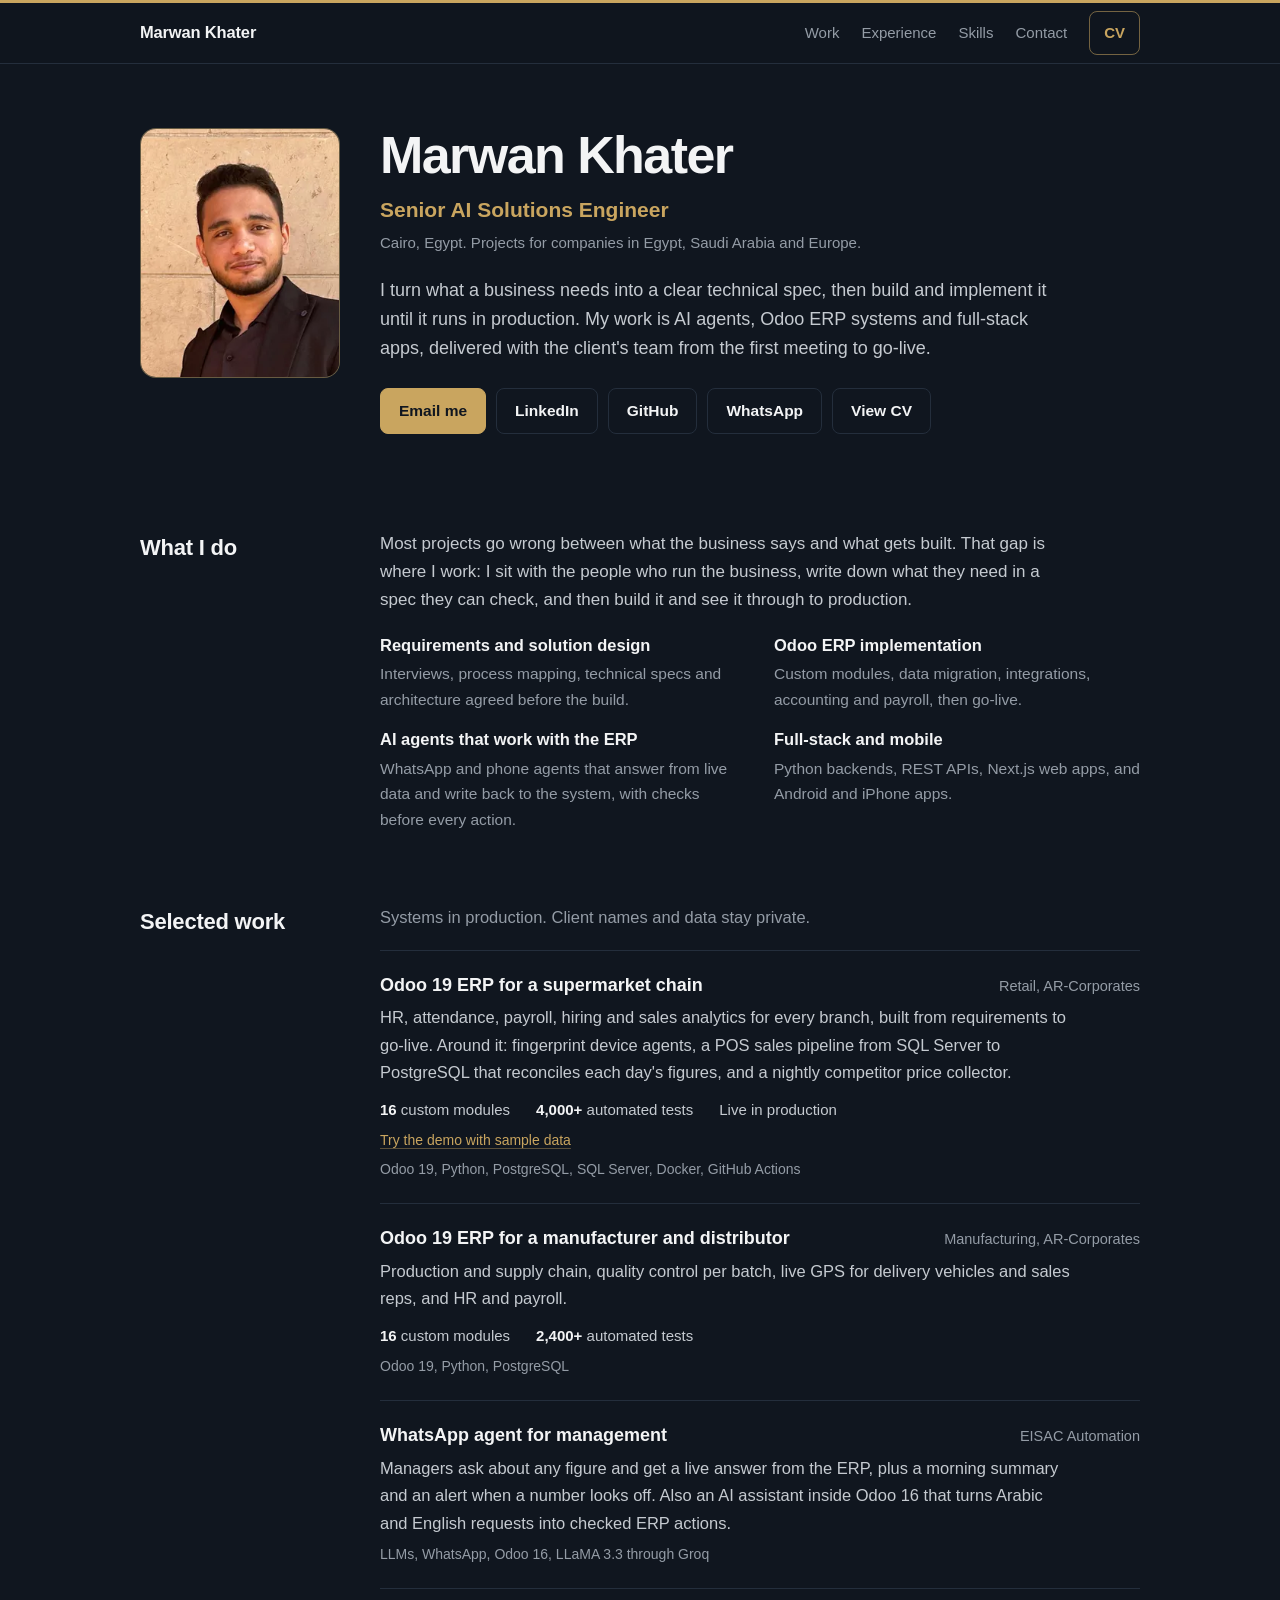
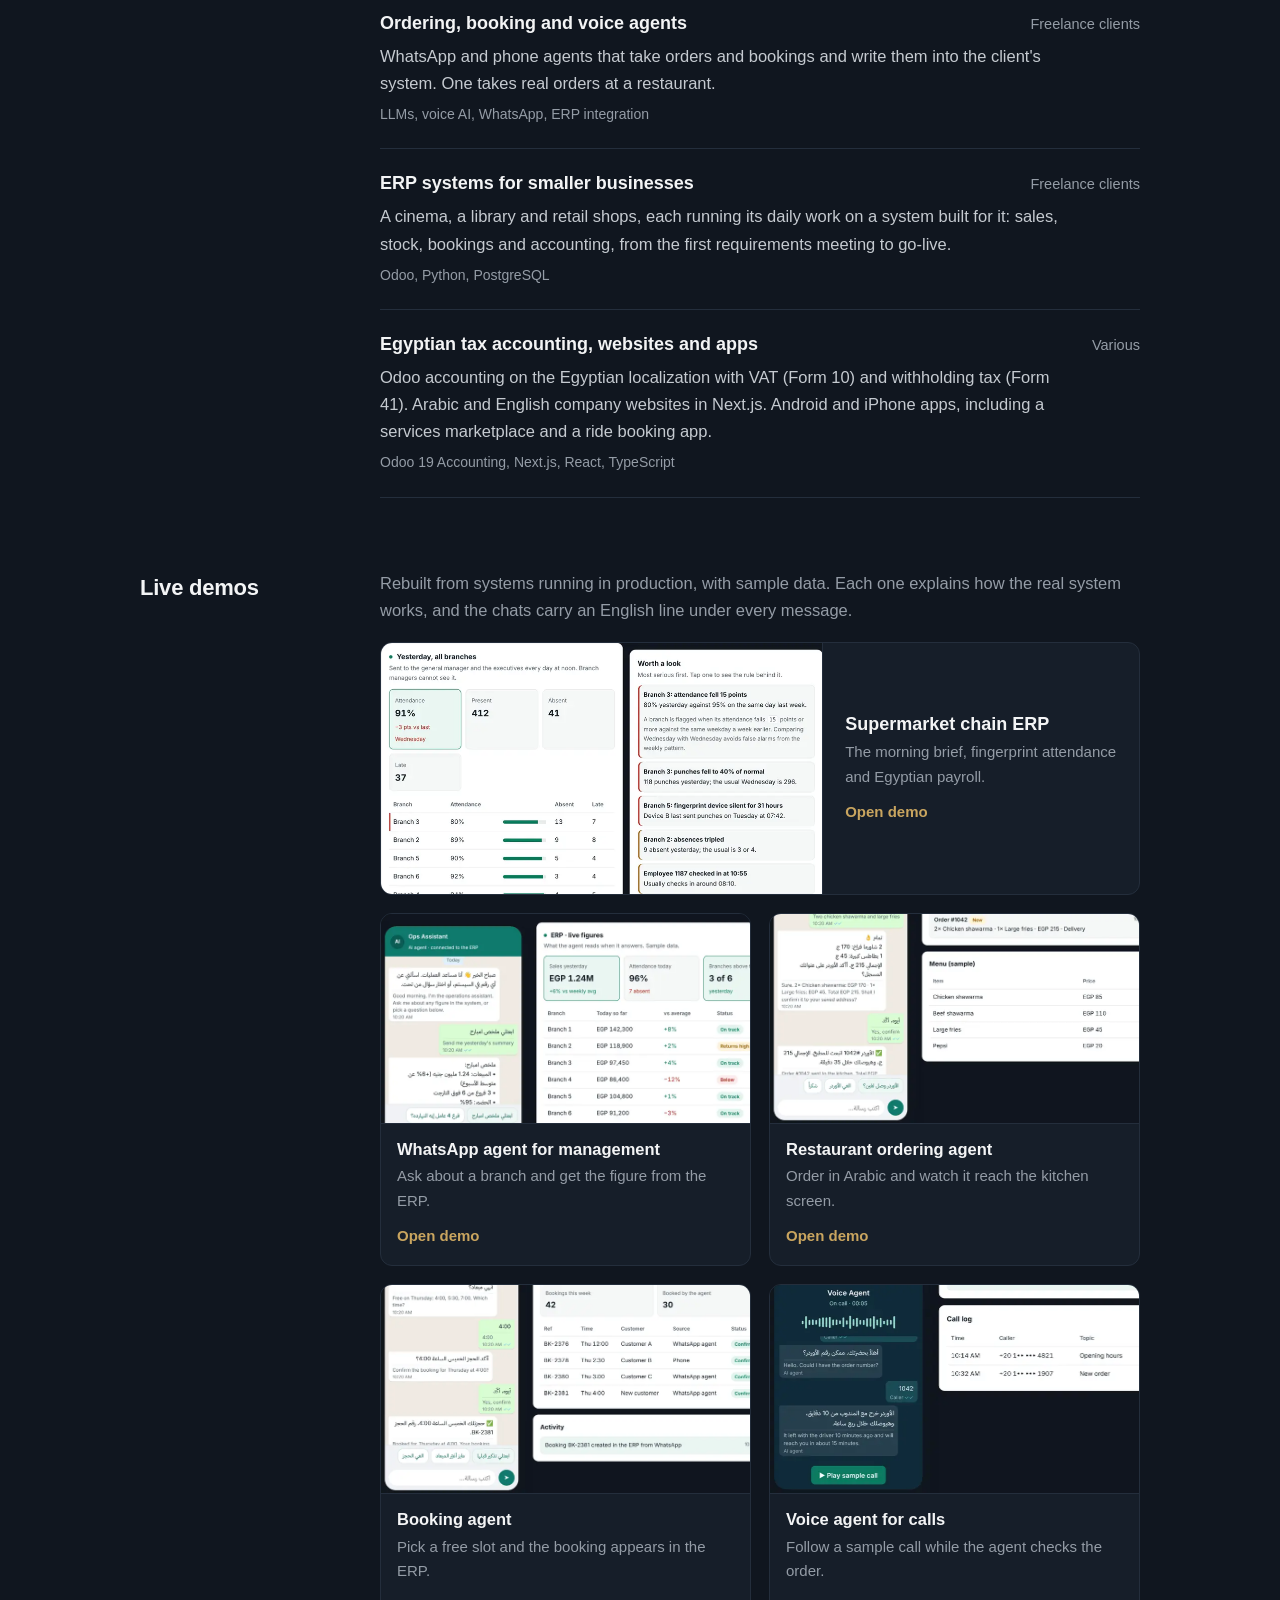
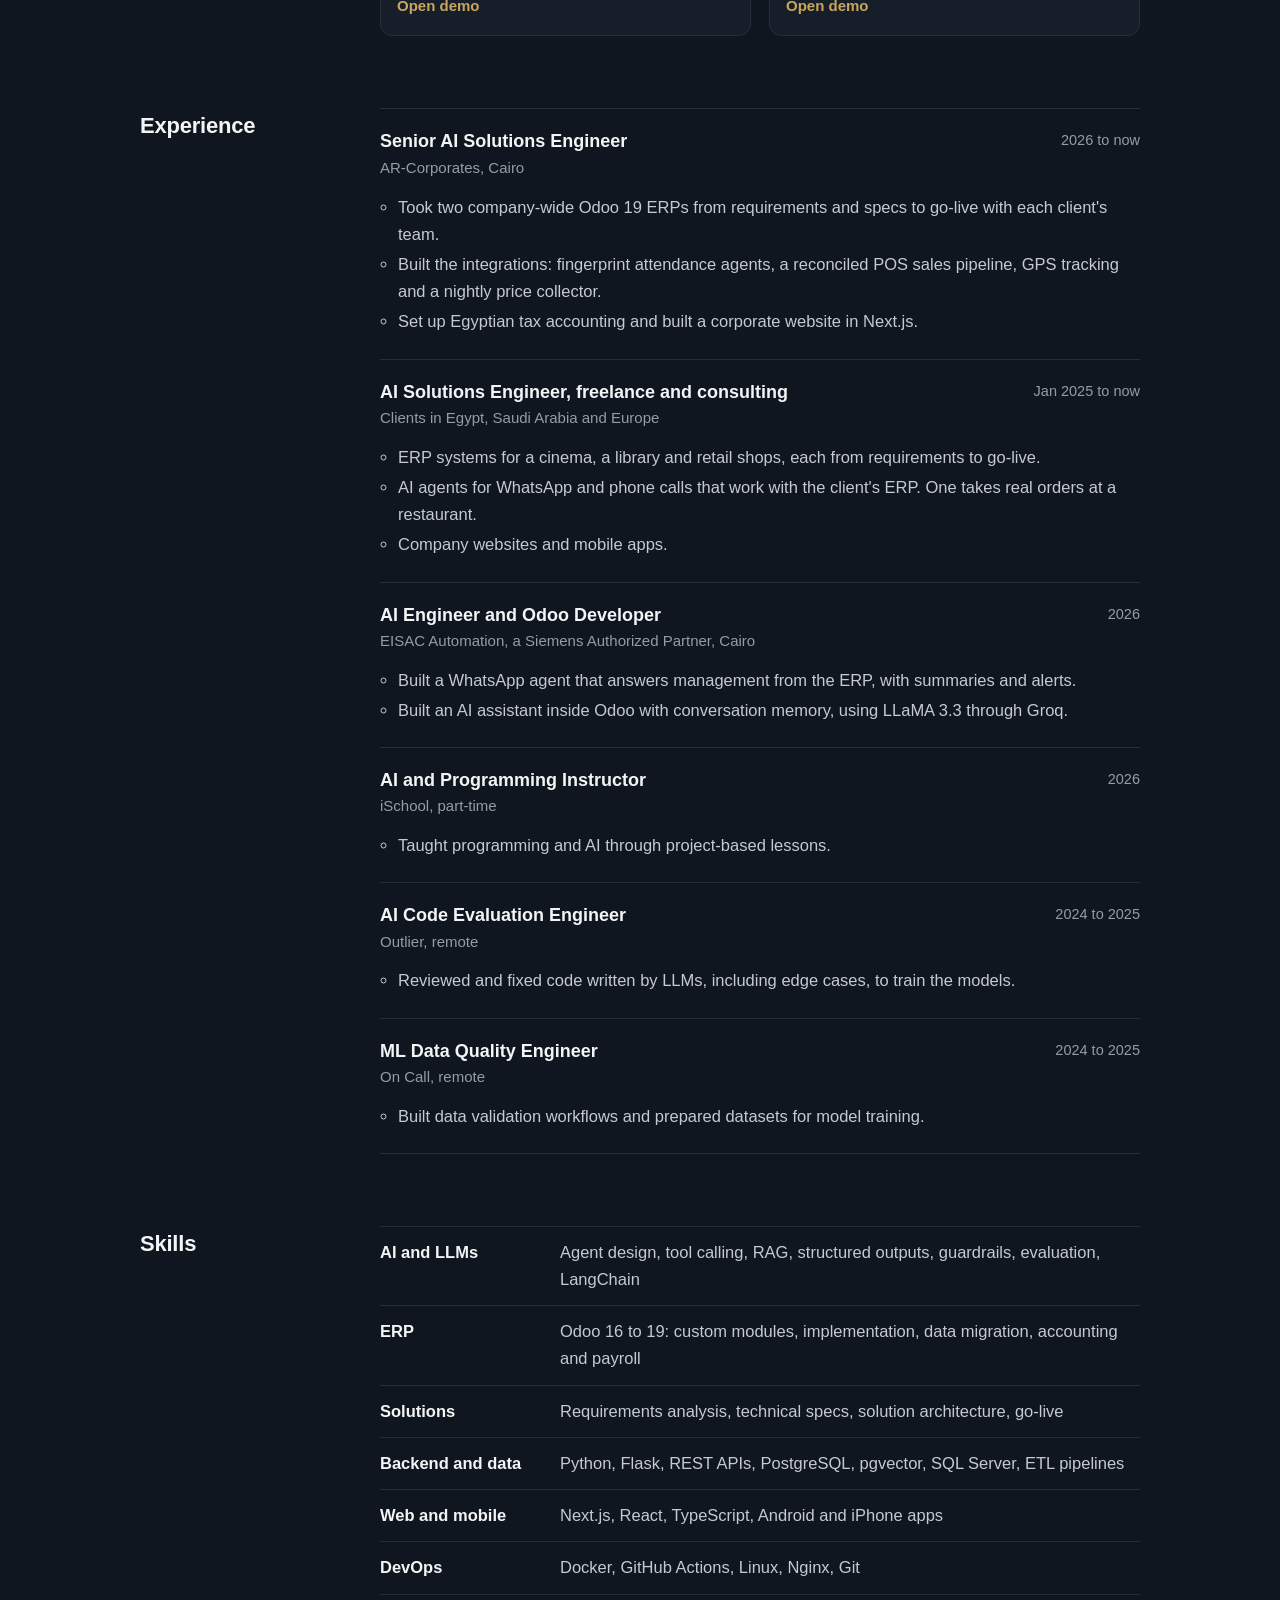
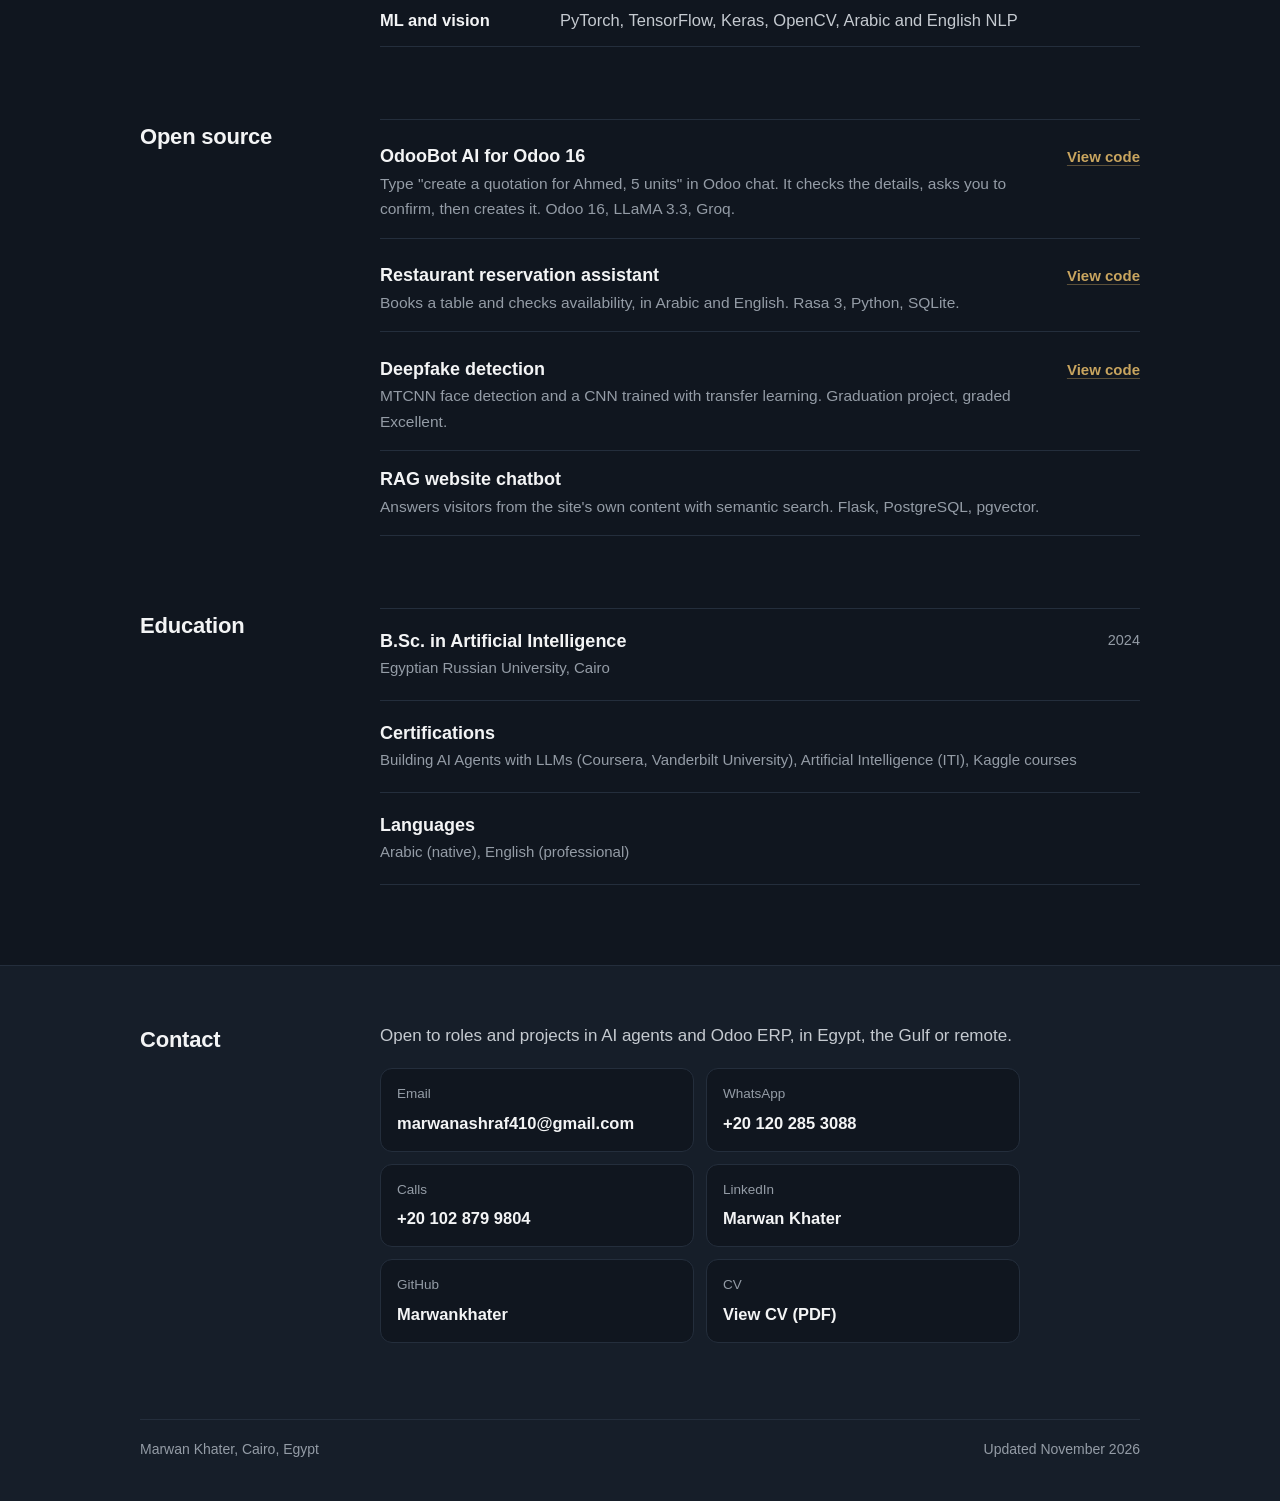
==== index.html @ 0b7608fe "Contact as labelled tiles" ====
<!doctype html>
<html lang="en">
<head>
<meta charset="utf-8">
<meta name="viewport" content="width=device-width, initial-scale=1, viewport-fit=cover">
<title>Marwan Khater, Senior AI Solutions Engineer</title>
<meta name="description" content="Senior AI Solutions Engineer in Cairo. I turn business requirements into clear technical specs, then build and implement AI agents, Odoo ERP systems and full-stack apps until they run in production.">
<link rel="canonical" href="https://marwankhater.github.io/">
<meta name="theme-color" content="#10161F">
<meta property="og:type" content="profile">
<meta property="og:title" content="Marwan Khater, Senior AI Solutions Engineer">
<meta property="og:description" content="I turn business requirements into clear technical specs, then build and implement AI agents and Odoo ERP systems until they run in production.">
<meta property="og:url" content="https://marwankhater.github.io/">
<meta property="og:image" content="https://marwankhater.github.io/assets/og/home.jpg">
<meta property="og:image:width" content="1200">
<meta property="og:image:height" content="630">
<meta name="twitter:card" content="summary_large_image">
<link rel="icon" href="data:image/svg+xml,%3Csvg xmlns='http://www.w3.org/2000/svg' viewBox='0 0 32 32'%3E%3Crect width='32' height='32' rx='7' fill='%2310161F'/%3E%3Ctext x='16' y='21.5' font-family='Arial,sans-serif' font-size='13' font-weight='700' fill='%23C9A55F' text-anchor='middle'%3EMK%3C/text%3E%3C/svg%3E">
<script type="application/ld+json">{"@context":"https://schema.org","@type":"Person","@id":"https://marwankhater.github.io/#me","name":"Marwan Khater","alternateName":"مروان خاطر","url":"https://marwankhater.github.io/","image":"https://marwankhater.github.io/assets/img/marwan-440.webp","jobTitle":"Senior AI Solutions Engineer","worksFor":{"@type":"Organization","name":"AR-Corporates"},"address":{"@type":"PostalAddress","addressLocality":"Cairo","addressCountry":"EG"},"email":"mailto:marwanashraf410@gmail.com","alumniOf":{"@type":"CollegeOrUniversity","name":"Egyptian Russian University"},"knowsAbout":["AI agents","Large language models","Requirements analysis","Solution architecture","Odoo","ERP implementation","WhatsApp Business API","Voice AI","Python","PostgreSQL"],"sameAs":["https://www.linkedin.com/in/marwan-khater-811660219/","https://github.com/Marwankhater"]}</script>
<style>
  /* A recruiter-first page: name, title, summary and contact on the first screen, then proof, work with real screenshots,
     experience with dates, skills, open source, education. Deep blue-slate with one gold accent. System fonts. */
  :root {
    --bg: #10161F; --raise: #161E29; --shot: #131A25; --ink: #F3F4F5; --body: #C5CAD0; --muted: #949CA6; --rule: #242E3C;
    --gold: #C9A55F; --gold-hi: #DCBC7C; --on-gold: #10161F;
    --sans: ui-sans-serif, -apple-system, BlinkMacSystemFont, "Segoe UI", Roboto, "Helvetica Neue", Arial, sans-serif;
    color-scheme: dark;
  }
  * { box-sizing: border-box; }
  html { scroll-behavior: smooth; -webkit-text-size-adjust: 100%; }
  body { margin: 0; border-top: 3px solid var(--gold); background: var(--bg); color: var(--body); font: 400 16.5px/1.65 var(--sans); -webkit-font-smoothing: antialiased; }
  h1, h2, h3, b, strong { color: var(--ink); }
  a { color: var(--gold); text-decoration: underline; text-decoration-color: color-mix(in srgb, var(--gold) 40%, transparent); text-underline-offset: 3px; }
  a:hover { text-decoration-color: currentColor; }
  :focus-visible { outline: 3px solid var(--gold); outline-offset: 2px; border-radius: 4px; }
  img { display: block; max-width: 100%; height: auto; }
  .wrap { max-width: 1040px; margin: 0 auto; padding-left: max(20px, env(safe-area-inset-left, 0px)); padding-right: max(20px, env(safe-area-inset-right, 0px)); }

  /* top bar */
  .bar { position: sticky; top: 0; z-index: 10; background: var(--bg); background: color-mix(in srgb, var(--bg) 92%, transparent); backdrop-filter: blur(8px); border-bottom: 1px solid var(--rule); }
  .bar .wrap { display: flex; align-items: center; justify-content: space-between; gap: 16px; min-height: 60px; }
  .bar .me { font-weight: 700; color: var(--ink); text-decoration: none; letter-spacing: -.01em; }
  .bar nav { display: flex; align-items: center; gap: 22px; font-size: 15px; }
  .bar nav a { color: var(--muted); text-decoration: none; display: inline-flex; align-items: center; min-height: 44px; }
  .bar .me { display: inline-flex; align-items: center; min-height: 44px; }
  .bar nav a:hover { color: var(--ink); }
  .bar nav a.cv { color: var(--gold); font-weight: 600; border: 1px solid color-mix(in srgb, var(--gold) 55%, transparent); border-radius: 8px; padding: 0 14px; }
  .bar nav a.cv:hover { border-color: var(--gold); }

  /* intro */
  .intro { padding-block: 64px 24px; display: grid; grid-template-columns: 200px minmax(0, 1fr); gap: 0 40px; align-items: start; }
  .intro .face { grid-row: 1 / span 2; }
  .intro .links { grid-column: 2; }
  .face { display: block; width: 200px; height: 250px; object-fit: cover; border-radius: 16px; border: 1px solid color-mix(in srgb, var(--gold) 45%, transparent); background: var(--raise); }
  h1 { margin: 0; font-size: clamp(36px, 5vw, 52px); line-height: 1.05; letter-spacing: -.03em; font-weight: 750; }
  .role { margin: 10px 0 0; font-size: 21px; font-weight: 650; color: var(--gold); }
  .where { margin: 4px 0 0; font-size: 15px; color: var(--muted); }
  .summary { margin: 20px 0 0; font-size: 18px; line-height: 1.6; color: var(--body); max-width: 38em; }
  .links { display: flex; flex-wrap: wrap; gap: 10px; margin-top: 26px; }
  .btn { display: inline-flex; align-items: center; justify-content: center; gap: 8px; min-height: 44px; padding: 9px 18px; border-radius: 8px; border: 1px solid var(--rule); color: var(--ink); font-weight: 600; font-size: 15.5px; text-decoration: none; background: transparent; }
  .btn:hover { border-color: var(--gold); }
  .btn.main { background: var(--gold); border-color: var(--gold); color: var(--on-gold); }
  .btn.main:hover { background: var(--gold-hi); border-color: var(--gold-hi); }
  .btn svg { width: 17px; height: 17px; flex: none; }


  /* sections */
  .sec { padding: 72px 0 0; }
  .sec > .wrap { display: grid; grid-template-columns: 200px minmax(0, 1fr); gap: 40px; }
  h2 { margin: 0; font-size: 22px; letter-spacing: -.01em; font-weight: 700; }
  .body { min-width: 0; }
  .lede { margin: 0 0 18px; color: var(--muted); }
  h3 { margin: 0; font-size: 18px; line-height: 1.35; font-weight: 650; }
  .meta { font-size: 14.5px; color: var(--muted); }

  /* about */
  .about p { margin: 0 0 14px; font-size: 17px; max-width: 40em; }
  .points { list-style: none; margin: 18px 0 0; padding: 0; display: grid; grid-template-columns: 1fr 1fr; gap: 14px 28px; }
  .points b { display: block; font-size: 16.5px; }
  .points span { display: block; margin-top: 2px; font-size: 15.5px; color: var(--muted); }

  /* work */
  .case { padding: 22px 0; border-top: 1px solid var(--rule); }
  .case:last-child { border-bottom: 1px solid var(--rule); }
  .case .top { display: flex; justify-content: space-between; align-items: baseline; gap: 4px 20px; flex-wrap: wrap; }
  .case p { margin: 6px 0 0; max-width: 42em; }
  .nums { display: flex; flex-wrap: wrap; gap: 6px 26px; margin: 12px 0 0; padding: 0; list-style: none; font-size: 15px; }
  .nums b { font-variant-numeric: tabular-nums; }
  .stack { margin: 8px 0 0; font-size: 14px; color: var(--muted); }

  /* demos with real screenshots */
  .cards { display: grid; grid-template-columns: 1fr 1fr; gap: 18px; }
  .card { display: block; border: 1px solid var(--rule); border-radius: 12px; overflow: hidden; color: var(--body); text-decoration: none; background: var(--raise); transition: border-color .2s; }
  .card.wide { grid-column: 1 / -1; display: grid; grid-template-columns: minmax(0, 1.4fr) minmax(0, 1fr); }
  .card.wide .shot { border-bottom: 0; border-right: 1px solid var(--rule); }
  .card.wide .txt { align-self: center; padding: 20px 22px; }
  .card.wide h3 { font-size: 18px; }
  .card:hover { border-color: color-mix(in srgb, var(--gold) 70%, transparent); }
  .shot { background: var(--shot); border-bottom: 1px solid var(--rule); aspect-ratio: 880 / 500; overflow: hidden; }
  .shot img { width: 100%; height: 100%; object-fit: cover; object-position: top left; }
  .card .txt { padding: 14px 16px 16px; }
  .card h3 { font-size: 16.5px; }
  .card p { margin: 4px 0 0; font-size: 15px; color: var(--muted); }
  .card i { display: inline-block; margin-top: 10px; font-style: normal; font-weight: 600; font-size: 15px; color: var(--gold); }

  /* experience */
  .jobs { list-style: none; margin: 0; padding: 0; }
  .job { padding: 20px 0; border-top: 1px solid var(--rule); display: grid; grid-template-columns: minmax(0, 1fr) auto; gap: 2px 20px; }
  .job:last-child { border-bottom: 1px solid var(--rule); }
  .job .when { font-size: 14.5px; color: var(--muted); white-space: nowrap; font-variant-numeric: tabular-nums; }
  .job .at { grid-column: 1 / -1; font-size: 15px; color: var(--muted); }
  .job ul { grid-column: 1 / -1; margin: 8px 0 0; padding-inline-start: 18px; }
  .job li { margin: 3px 0; }

  /* skills */
  dl.skills { margin: 0; display: grid; grid-template-columns: 180px minmax(0, 1fr); border-top: 1px solid var(--rule); }
  dl.skills dt, dl.skills dd { margin: 0; padding: 12px 0; border-bottom: 1px solid var(--rule); }
  dl.skills dt { font-weight: 650; color: var(--ink); }

  /* open source */
  .repos { list-style: none; margin: 0; padding: 0; }
  .repos li { padding: 16px 0; border-top: 1px solid var(--rule); display: flex; justify-content: space-between; align-items: baseline; gap: 4px 20px; flex-wrap: wrap; }
  .repos li:last-child { border-bottom: 1px solid var(--rule); }
  .repos li > div { flex: 1 1 420px; min-width: 0; }
  .repos p { margin: 2px 0 0; font-size: 15.5px; color: var(--muted); }
  .repos a.go { font-weight: 600; font-size: 15px; white-space: nowrap; display: inline-flex; align-items: center; min-height: 44px; }

  /* contact */
  .contact { margin-top: 80px; background: var(--raise); border-top: 1px solid var(--rule); padding: 56px 0 40px; }
  .contact .wrap { display: grid; grid-template-columns: 200px minmax(0, 1fr); gap: 40px; }
  .contact .lead-in { margin: 0 0 18px; font-size: 17px; }
  .reach { list-style: none; margin: 0; padding: 0; display: grid; grid-template-columns: repeat(2, minmax(0, 1fr)); gap: 12px; max-width: 640px; }
  .reach li { border: 1px solid var(--rule); border-radius: 12px; padding: 14px 16px; background: var(--bg); min-width: 0; }
  .reach span { display: block; font-size: 13.5px; color: var(--muted); margin-bottom: 4px; }
  .reach a { display: block; font-weight: 600; color: var(--ink); text-decoration: none; overflow-wrap: break-word; }
  .reach a:hover { color: var(--gold); }
  .reach li:hover { border-color: color-mix(in srgb, var(--gold) 55%, transparent); }
  .contact .fine { grid-column: 1 / -1; margin-top: 36px; padding-top: 18px; border-top: 1px solid var(--rule); font-size: 14px; color: var(--muted); display: flex; justify-content: space-between; flex-wrap: wrap; gap: 8px; }

  @media (max-width: 860px) {
    .sec > .wrap, .contact .wrap { grid-template-columns: 150px minmax(0, 1fr); gap: 28px; }
    .intro { grid-template-columns: 160px minmax(0, 1fr); gap: 0 28px; padding-block: 48px 36px; }
    .intro .face { grid-row: 1; width: 160px; height: 200px; border-radius: 14px; }
    .intro .links { grid-column: 1 / -1; }
    .btn { padding-inline: 16px; }
    dl.skills { grid-template-columns: 150px minmax(0, 1fr); }
  }
  @media (max-width: 640px) {
    body { font-size: 16px; }
    .bar nav { gap: 16px; }
    .bar nav a.hide-s { display: none; }
    .intro { grid-template-columns: 1fr; gap: 20px; padding-block: 32px 32px; }
    .intro .face { width: 120px; height: 150px; border-radius: 12px; }
    .summary { font-size: 17px; }
    .links .btn { flex: 1 1 140px; }
    .links .btn.main { flex-basis: 100%; }
    .sec > .wrap, .contact .wrap { grid-template-columns: 1fr; gap: 16px; }
    .points { grid-template-columns: 1fr; }
    .reach { grid-template-columns: 1fr; }
    .cards { grid-template-columns: 1fr; }
    .card.wide { display: block; } .card.wide .shot { border-right: 0; border-bottom: 1px solid var(--rule); } .card.wide .txt { padding: 14px 16px 16px; }
    .sec { padding-top: 56px; }
    dl.skills { grid-template-columns: 1fr; } dl.skills dt { border-bottom: 0; padding-bottom: 0; } dl.skills dd { padding-top: 2px; }
    .job { grid-template-columns: 1fr; } .job .when { order: -1; }
  }
  @media (max-width: 380px) {
    .bar nav a.hide-xs { display: none; }
  }
  @media print {
    :root { --bg: #fff; --raise: #fff; --ink: #111C27; --body: #2E3D4A; --muted: #5B6873; --rule: #DDE3E8; --gold: #7A5A1E; color-scheme: light; }
    body { border-top: 0; } .bar { position: static; } .links, .cards { display: none; }
  }
  @media (prefers-reduced-motion: reduce) { html { scroll-behavior: auto; } .card { transition: none; } }
</style>
</head>
<body>
<header class="bar"><div class="wrap">
  <a class="me" href="./">Marwan Khater</a>
  <nav aria-label="Sections"><a href="#work">Work</a><a href="#experience" class="hide-xs">Experience</a><a href="#skills" class="hide-s">Skills</a><a href="#contact" class="hide-s">Contact</a><a class="cv" href="assets/Marwan_Khater_CV.pdf" target="_blank" rel="noopener">CV</a></nav>
</div></header>

<main>
  <section class="wrap intro" aria-labelledby="h-name">
    <img class="face" src="assets/img/marwan-440.webp" srcset="assets/img/marwan-260.webp 260w, assets/img/marwan-440.webp 440w" sizes="(max-width: 640px) 120px, (max-width: 860px) 160px, 200px" width="200" height="250" fetchpriority="high" decoding="async" alt="Marwan Khater">
    <div>
      <h1 id="h-name">Marwan Khater</h1>
      <p class="role">Senior AI Solutions Engineer</p>
      <p class="where">Cairo, Egypt. Projects for companies in Egypt, Saudi Arabia and Europe.</p>
      <p class="summary">I turn what a business needs into a clear technical spec, then build and implement it until it runs in production. My work is AI agents, Odoo ERP systems and full-stack apps, delivered with the client's team from the first meeting to go&#8209;live.</p>
    </div>
    <div class="links">
        <a class="btn main" href="mailto:marwanashraf410@gmail.com">Email me</a>
        <a class="btn" href="https://www.linkedin.com/in/marwan-khater-811660219/" rel="noopener">LinkedIn</a>
        <a class="btn" href="https://github.com/Marwankhater" rel="noopener">GitHub</a>
        <a class="btn" href="https://wa.me/201202853088?text=Hi%20Marwan%2C%20I%20saw%20your%20portfolio%20and%20would%20like%20to%20talk." rel="noopener">WhatsApp</a>
        <a class="btn" href="assets/Marwan_Khater_CV.pdf" target="_blank" rel="noopener">View CV</a>
      </div>
  </section>

  <section class="sec" id="about" aria-labelledby="h-about"><div class="wrap">
    <h2 id="h-about">What I do</h2>
    <div class="body about">
      <p>Most projects go wrong between what the business says and what gets built. That gap is where I work: I sit with the people who run the business, write down what they need in a spec they can check, and then build it and see it through to production.</p>
      <ul class="points">
        <li><b>Requirements and solution design</b><span>Interviews, process mapping, technical specs and architecture agreed before the build.</span></li>
        <li><b>Odoo ERP implementation</b><span>Custom modules, data migration, integrations, accounting and payroll, then go-live.</span></li>
        <li><b>AI agents that work with the ERP</b><span>WhatsApp and phone agents that answer from live data and write back to the system, with checks before every action.</span></li>
        <li><b>Full-stack and mobile</b><span>Python backends, REST APIs, Next.js web apps, and Android and iPhone apps.</span></li>
      </ul>
    </div>
  </div></section>

  <section class="sec" id="work" aria-labelledby="h-work"><div class="wrap">
    <h2 id="h-work">Selected work</h2>
    <div class="body">
      <p class="lede">Systems in production. Client names and data stay private.</p>
      <article class="case">
        <div class="top"><h3>Odoo 19 ERP for a supermarket chain</h3><span class="meta">Retail, AR-Corporates</span></div>
        <p>HR, attendance, payroll, hiring and sales analytics for every branch, built from requirements to go-live. Around it: fingerprint device agents, a POS sales pipeline from SQL Server to PostgreSQL that reconciles each day's figures, and a nightly competitor price collector.</p>
        <ul class="nums"><li><b>16</b> custom modules</li><li><b>4,000+</b> automated tests</li><li>Live in production</li></ul>
        <p class="stack"><a href="demos/supermarket-erp/">Try the demo with sample data</a></p>
        <p class="stack">Odoo 19, Python, PostgreSQL, SQL Server, Docker, GitHub Actions</p>
      </article>
      <article class="case">
        <div class="top"><h3>Odoo 19 ERP for a manufacturer and distributor</h3><span class="meta">Manufacturing, AR-Corporates</span></div>
        <p>Production and supply chain, quality control per batch, live GPS for delivery vehicles and sales reps, and HR and payroll.</p>
        <ul class="nums"><li><b>16</b> custom modules</li><li><b>2,400+</b> automated tests</li></ul>
        <p class="stack">Odoo 19, Python, PostgreSQL</p>
      </article>
      <article class="case">
        <div class="top"><h3>WhatsApp agent for management</h3><span class="meta">EISAC Automation</span></div>
        <p>Managers ask about any figure and get a live answer from the ERP, plus a morning summary and an alert when a number looks off. Also an AI assistant inside Odoo 16 that turns Arabic and English requests into checked ERP actions.</p>
        <p class="stack">LLMs, WhatsApp, Odoo 16, LLaMA 3.3 through Groq</p>
      </article>
      <article class="case">
        <div class="top"><h3>Ordering, booking and voice agents</h3><span class="meta">Freelance clients</span></div>
        <p>WhatsApp and phone agents that take orders and bookings and write them into the client's system. One takes real orders at a restaurant.</p>
        <p class="stack">LLMs, voice AI, WhatsApp, ERP integration</p>
      </article>
      <article class="case">
        <div class="top"><h3>ERP systems for smaller businesses</h3><span class="meta">Freelance clients</span></div>
        <p>A cinema, a library and retail shops, each running its daily work on a system built for it: sales, stock, bookings and accounting, from the first requirements meeting to go-live.</p>
        <p class="stack">Odoo, Python, PostgreSQL</p>
      </article>
      <article class="case">
        <div class="top"><h3>Egyptian tax accounting, websites and apps</h3><span class="meta">Various</span></div>
        <p>Odoo accounting on the Egyptian localization with VAT (Form 10) and withholding tax (Form 41). Arabic and English company websites in Next.js. Android and iPhone apps, including a services marketplace and a ride booking app.</p>
        <p class="stack">Odoo 19 Accounting, Next.js, React, TypeScript</p>
      </article>
    </div>
  </div></section>

  <section class="sec" id="demos" aria-labelledby="h-demos"><div class="wrap">
    <h2 id="h-demos">Live demos</h2>
    <div class="body">
      <p class="lede">Rebuilt from systems running in production, with sample data. Each one explains how the real system works, and the chats carry an English line under every message.</p>
      <div class="cards">
        <a class="card wide" href="demos/supermarket-erp/"><div class="shot"><img src="assets/img/erp.webp" width="880" height="500" loading="lazy" decoding="async" alt="The general manager's morning brief: attendance by branch and the alerts behind it"></div><div class="txt"><h3>Supermarket chain ERP</h3><p>The morning brief, fingerprint attendance and Egyptian payroll.</p><i>Open demo</i></div></a>
        <a class="card" href="demos/management-agent/"><div class="shot"><img src="assets/img/mgmt.webp" width="880" height="500" loading="lazy" decoding="async" alt="WhatsApp chat with the management agent next to live ERP figures by branch"></div><div class="txt"><h3>WhatsApp agent for management</h3><p>Ask about a branch and get the figure from the ERP.</p><i>Open demo</i></div></a>
        <a class="card" href="demos/restaurant-agent/"><div class="shot"><img src="assets/img/restaurant.webp" width="880" height="500" loading="lazy" decoding="async" alt="A customer orders in Arabic on WhatsApp and the order appears on the kitchen screen"></div><div class="txt"><h3>Restaurant ordering agent</h3><p>Order in Arabic and watch it reach the kitchen screen.</p><i>Open demo</i></div></a>
        <a class="card" href="demos/booking-agent/"><div class="shot"><img src="assets/img/booking.webp" width="880" height="500" loading="lazy" decoding="async" alt="A booking made on WhatsApp appears in the ERP schedule"></div><div class="txt"><h3>Booking agent</h3><p>Pick a free slot and the booking appears in the ERP.</p><i>Open demo</i></div></a>
        <a class="card" href="demos/voice-agent/"><div class="shot"><img src="assets/img/voice.webp" width="880" height="500" loading="lazy" decoding="async" alt="A voice agent on a customer call while it looks up the order"></div><div class="txt"><h3>Voice agent for calls</h3><p>Follow a sample call while the agent checks the order.</p><i>Open demo</i></div></a>
      </div>
    </div>
  </div></section>

  <section class="sec" id="experience" aria-labelledby="h-exp"><div class="wrap">
    <h2 id="h-exp">Experience</h2>
    <div class="body">
      <ul class="jobs">
        <li class="job"><h3>Senior AI Solutions Engineer</h3><span class="when">2026 to now</span><span class="at">AR-Corporates, Cairo</span>
          <ul><li>Took two company-wide Odoo 19 ERPs from requirements and specs to go-live with each client's team.</li><li>Built the integrations: fingerprint attendance agents, a reconciled POS sales pipeline, GPS tracking and a nightly price collector.</li><li>Set up Egyptian tax accounting and built a corporate website in Next.js.</li></ul></li>
        <li class="job"><h3>AI Solutions Engineer, freelance and consulting</h3><span class="when">Jan 2025 to now</span><span class="at">Clients in Egypt, Saudi Arabia and Europe</span>
          <ul><li>ERP systems for a cinema, a library and retail shops, each from requirements to go-live.</li><li>AI agents for WhatsApp and phone calls that work with the client's ERP. One takes real orders at a restaurant.</li><li>Company websites and mobile apps.</li></ul></li>
        <li class="job"><h3>AI Engineer and Odoo Developer</h3><span class="when">2026</span><span class="at">EISAC Automation, a Siemens Authorized Partner, Cairo</span>
          <ul><li>Built a WhatsApp agent that answers management from the ERP, with summaries and alerts.</li><li>Built an AI assistant inside Odoo with conversation memory, using LLaMA 3.3 through Groq.</li></ul></li>
        <li class="job"><h3>AI and Programming Instructor</h3><span class="when">2026</span><span class="at">iSchool, part-time</span>
          <ul><li>Taught programming and AI through project-based lessons.</li></ul></li>
        <li class="job"><h3>AI Code Evaluation Engineer</h3><span class="when">2024 to 2025</span><span class="at">Outlier, remote</span>
          <ul><li>Reviewed and fixed code written by LLMs, including edge cases, to train the models.</li></ul></li>
        <li class="job"><h3>ML Data Quality Engineer</h3><span class="when">2024 to 2025</span><span class="at">On Call, remote</span>
          <ul><li>Built data validation workflows and prepared datasets for model training.</li></ul></li>
      </ul>
    </div>
  </div></section>

  <section class="sec" id="skills" aria-labelledby="h-skills"><div class="wrap">
    <h2 id="h-skills">Skills</h2>
    <div class="body">
      <dl class="skills">
        <dt>AI and LLMs</dt><dd>Agent design, tool calling, RAG, structured outputs, guardrails, evaluation, LangChain</dd>
        <dt>ERP</dt><dd>Odoo 16 to 19: custom modules, implementation, data migration, accounting and payroll</dd>
        <dt>Solutions</dt><dd>Requirements analysis, technical specs, solution architecture, go-live</dd>
        <dt>Backend and data</dt><dd>Python, Flask, REST APIs, PostgreSQL, pgvector, SQL Server, ETL pipelines</dd>
        <dt>Web and mobile</dt><dd>Next.js, React, TypeScript, Android and iPhone apps</dd>
        <dt>DevOps</dt><dd>Docker, GitHub Actions, Linux, Nginx, Git</dd>
        <dt>ML and vision</dt><dd>PyTorch, TensorFlow, Keras, OpenCV, Arabic and English NLP</dd>
      </dl>
    </div>
  </div></section>

  <section class="sec" id="code" aria-labelledby="h-code"><div class="wrap">
    <h2 id="h-code">Open source</h2>
    <div class="body">
      <ul class="repos">
        <li><div><h3>OdooBot AI for Odoo 16</h3><p>Type "create a quotation for Ahmed, 5 units" in Odoo chat. It checks the details, asks you to confirm, then creates it. Odoo 16, LLaMA 3.3, Groq.</p></div><a class="go" href="https://github.com/Marwankhater/AI_bot_for_odoo16" rel="noopener">View code</a></li>
        <li><div><h3>Restaurant reservation assistant</h3><p>Books a table and checks availability, in Arabic and English. Rasa 3, Python, SQLite.</p></div><a class="go" href="https://github.com/Marwankhater/restaurant_Chatbot_assistant" rel="noopener">View code</a></li>
        <li><div><h3>Deepfake detection</h3><p>MTCNN face detection and a CNN trained with transfer learning. Graduation project, graded Excellent.</p></div><a class="go" href="https://github.com/Marwankhater/DEEP-FAKE-DETECTION" rel="noopener">View code</a></li>
        <li><div><h3>RAG website chatbot</h3><p>Answers visitors from the site's own content with semantic search. Flask, PostgreSQL, pgvector.</p></div></li>
      </ul>
    </div>
  </div></section>

  <section class="sec" id="education" aria-labelledby="h-edu"><div class="wrap">
    <h2 id="h-edu">Education</h2>
    <div class="body">
      <ul class="jobs">
        <li class="job"><h3>B.Sc. in Artificial Intelligence</h3><span class="when">2024</span><span class="at">Egyptian Russian University, Cairo</span></li>
        <li class="job"><h3>Certifications</h3><span class="when"></span><span class="at">Building AI Agents with LLMs (Coursera, Vanderbilt University), Artificial Intelligence (ITI), Kaggle courses</span></li>
        <li class="job"><h3>Languages</h3><span class="when"></span><span class="at">Arabic (native), English (professional)</span></li>
      </ul>
    </div>
  </div></section>
</main>

<footer class="contact" id="contact" aria-labelledby="h-contact"><div class="wrap">
  <h2 id="h-contact">Contact</h2>
  <div>
    <p class="lead-in">Open to roles and projects in AI agents and Odoo ERP, in Egypt, the Gulf or remote.</p>
    <ul class="reach">
      <li><span>Email</span><a href="mailto:marwanashraf410@gmail.com">marwanashraf410@gmail.com</a></li>
      <li><span>WhatsApp</span><a href="https://wa.me/201202853088?text=Hi%20Marwan%2C%20I%20saw%20your%20portfolio%20and%20would%20like%20to%20talk." rel="noopener">+20 120 285 3088</a></li>
      <li><span>Calls</span><a href="tel:+201028799804">+20 102 879 9804</a></li>
      <li><span>LinkedIn</span><a href="https://www.linkedin.com/in/marwan-khater-811660219/" rel="noopener">Marwan Khater</a></li>
      <li><span>GitHub</span><a href="https://github.com/Marwankhater" rel="noopener">Marwankhater</a></li>
      <li><span>CV</span><a href="assets/Marwan_Khater_CV.pdf" target="_blank" rel="noopener">View CV (PDF)</a></li>
    </ul>
  </div>
  <div class="fine"><span>Marwan Khater, Cairo, Egypt</span><span>Updated November 2026</span></div>
</div></footer>
</body>
</html>
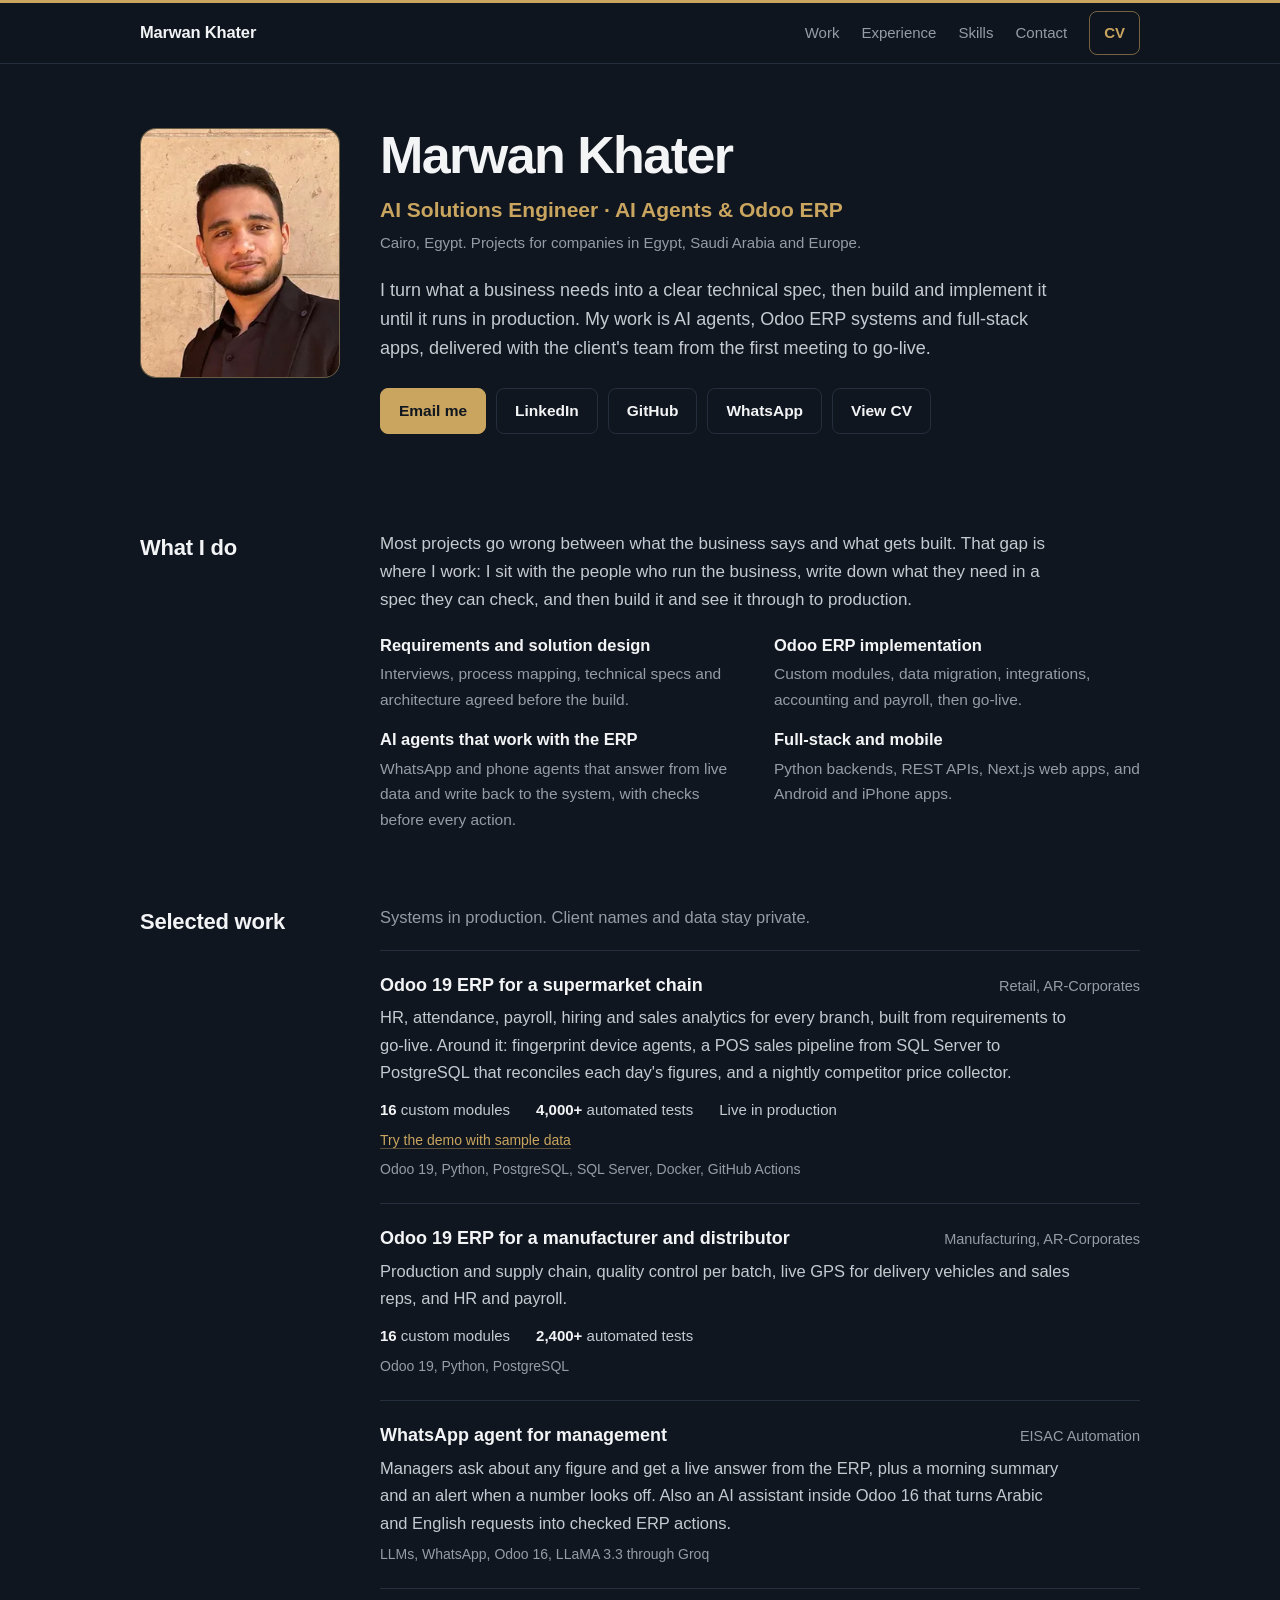
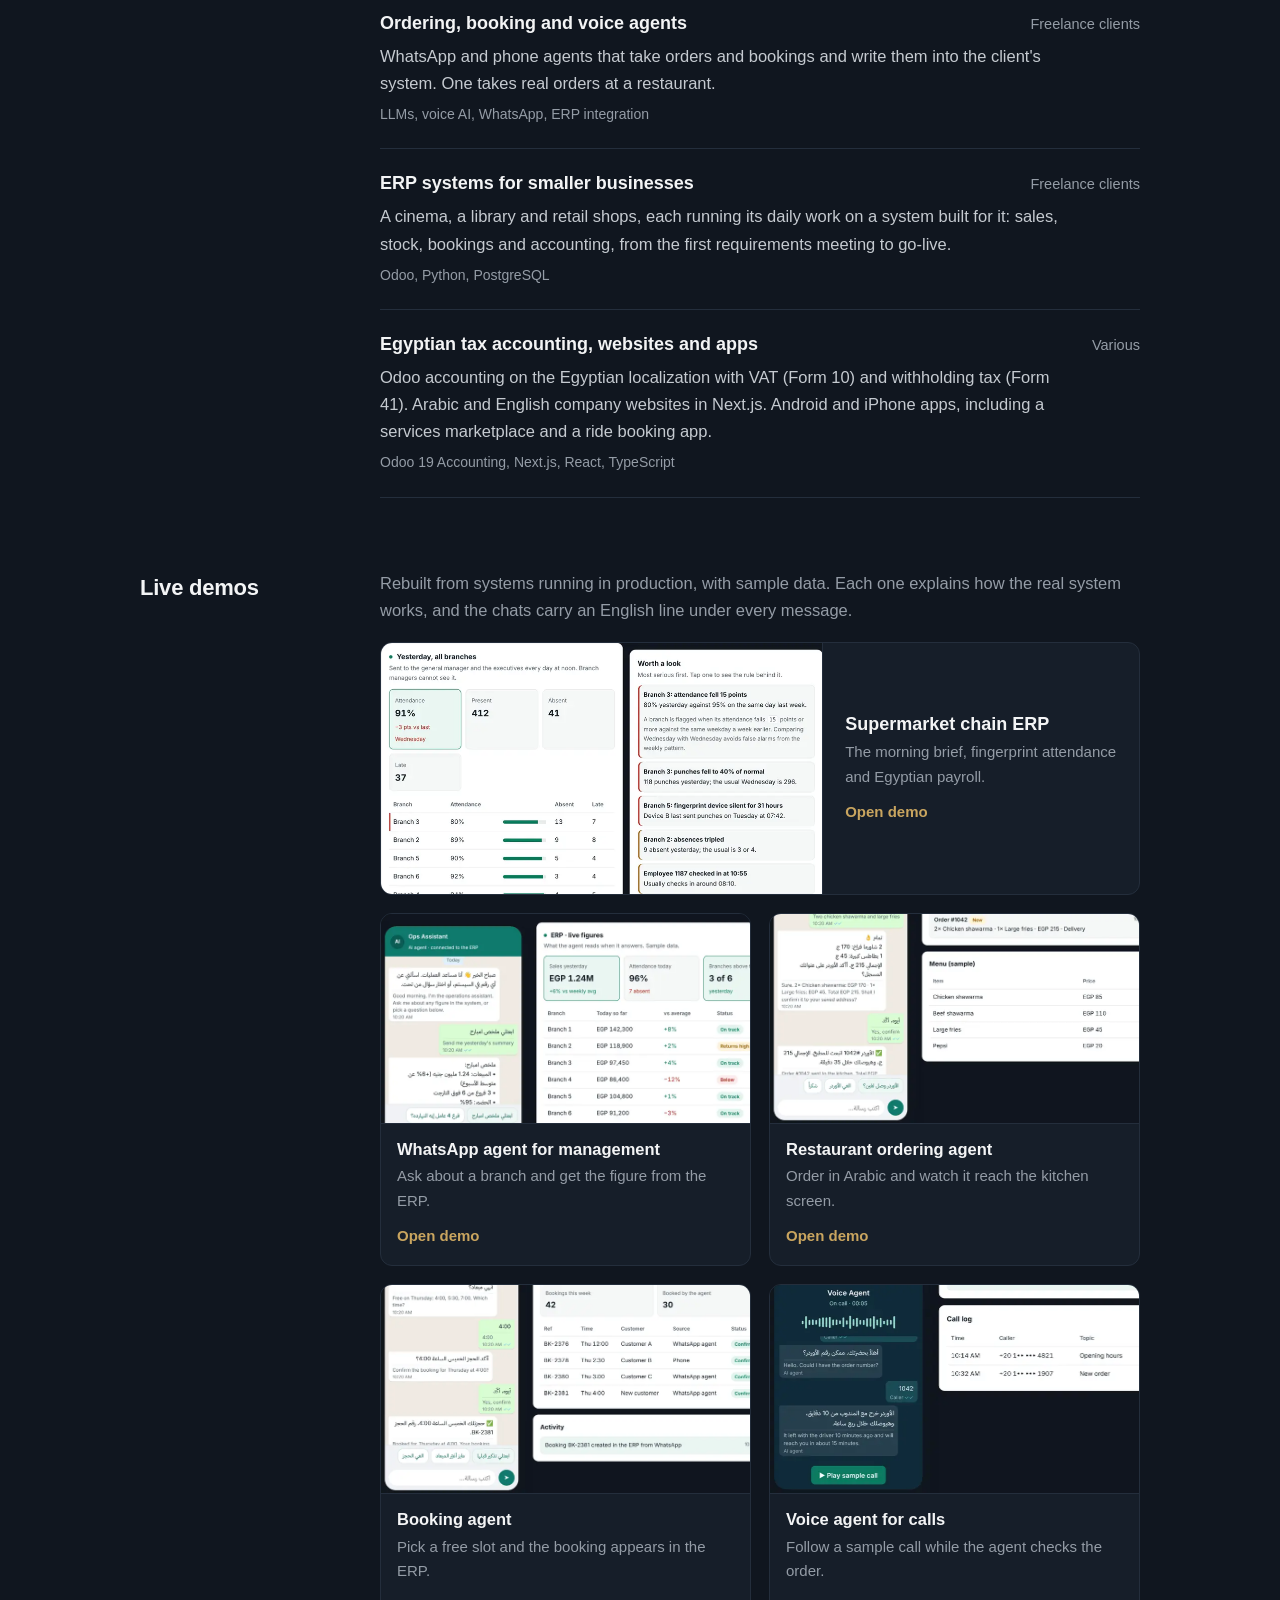
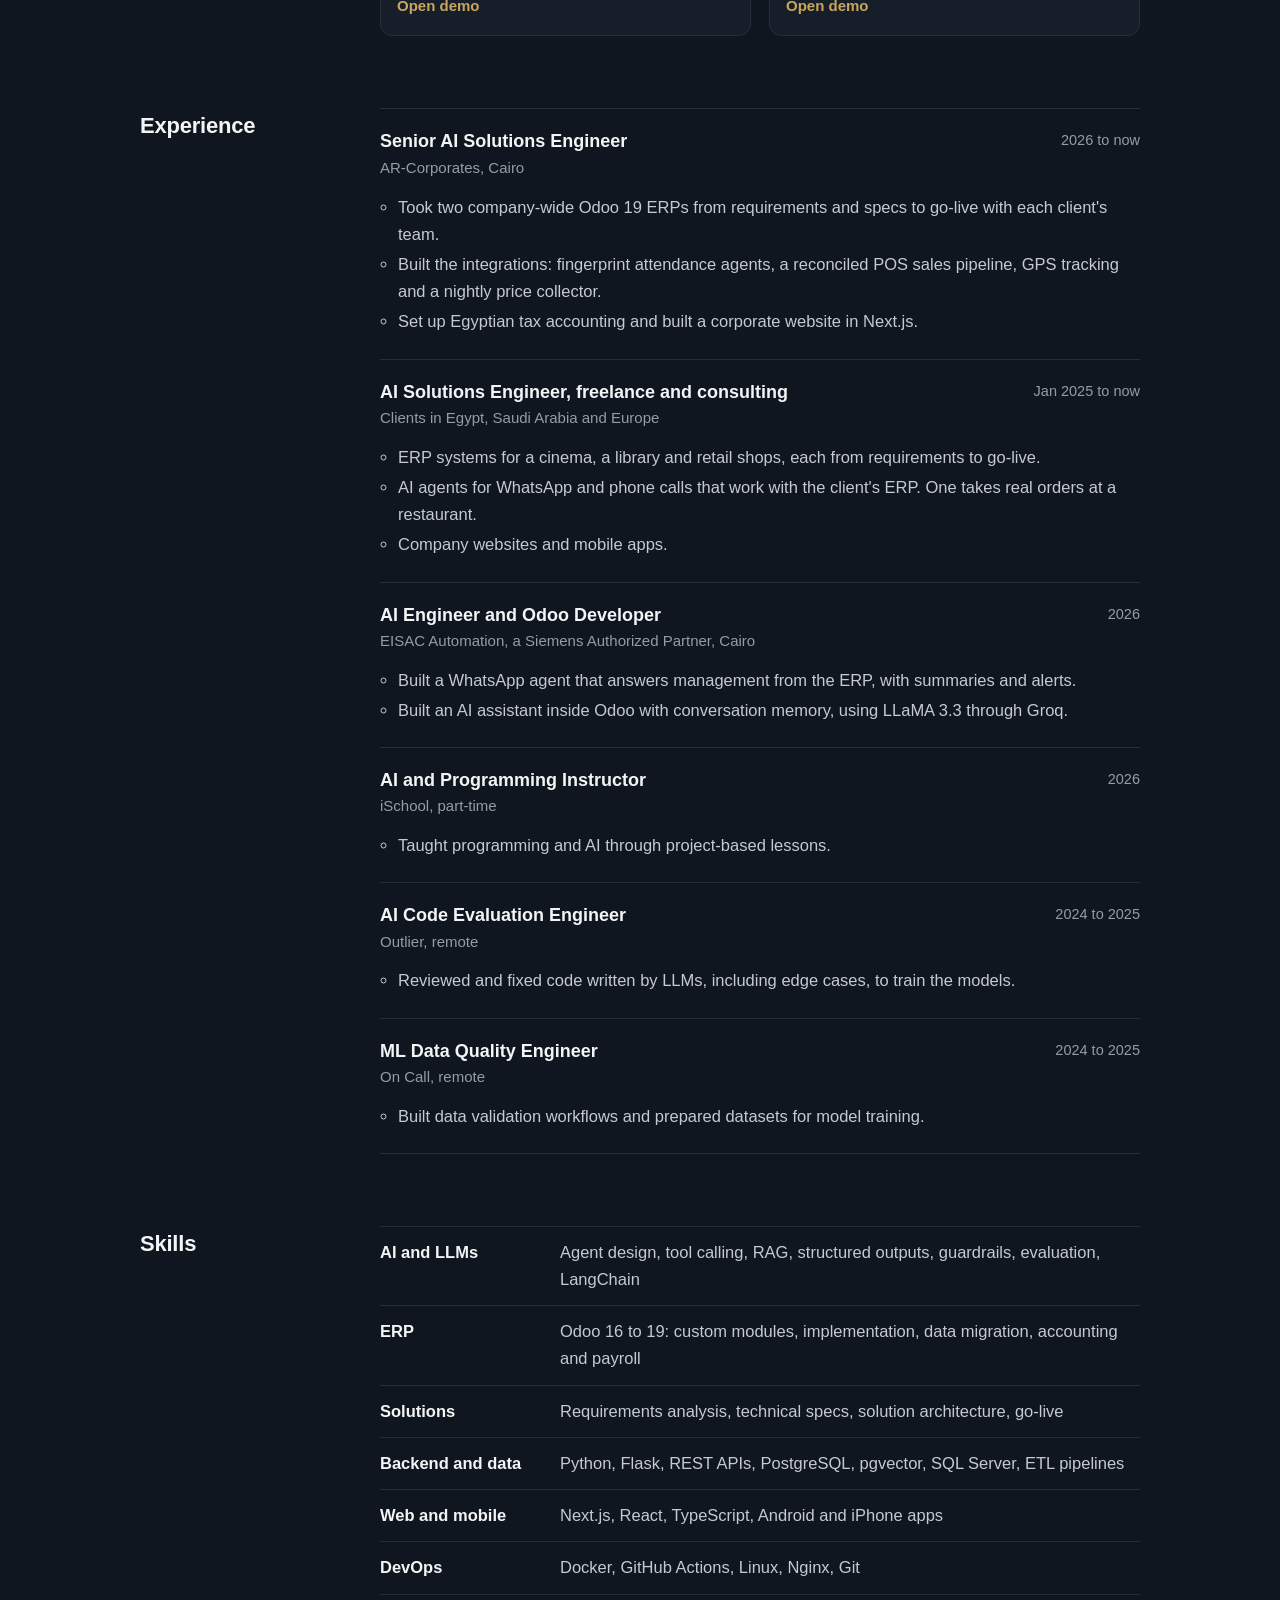
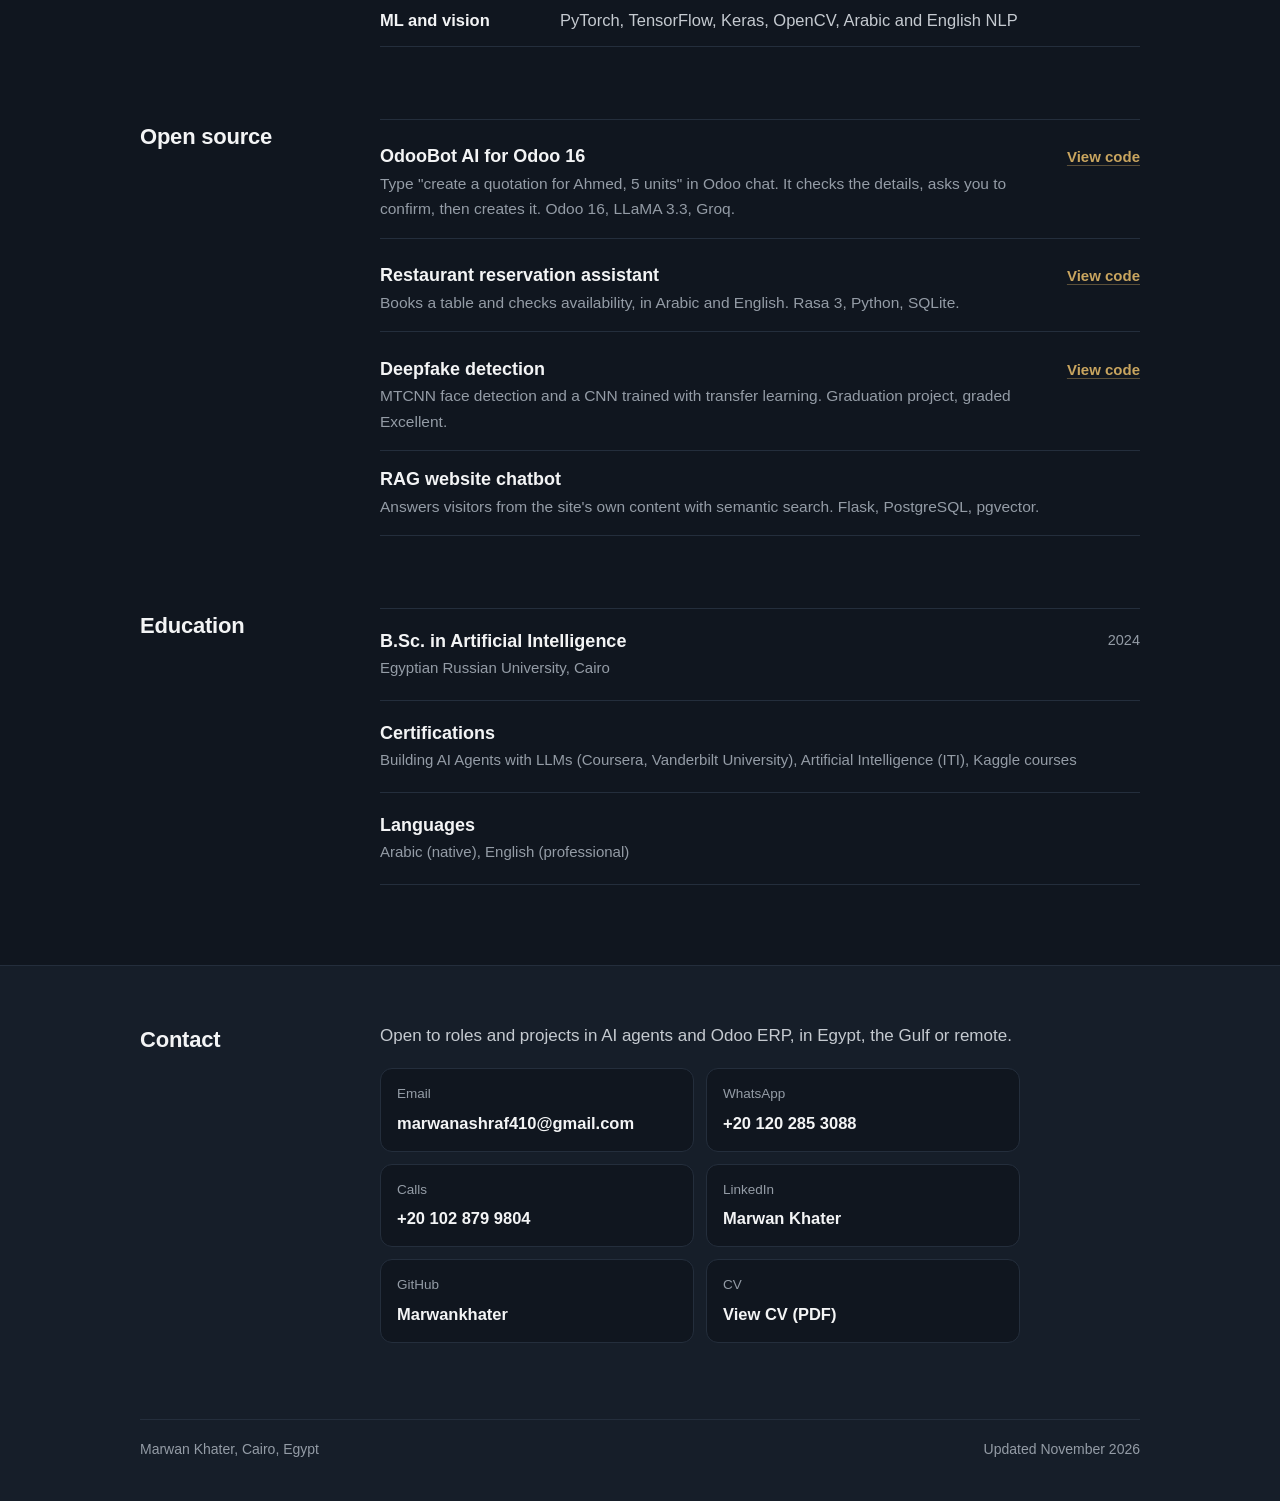
==== commit c4050ee5: "Headline: AI Solutions Engineer; Senior stays on the AR-Corporates role" ====
--- a/index.html
+++ b/index.html
@@ -3,12 +3,12 @@
 <head>
 <meta charset="utf-8">
 <meta name="viewport" content="width=device-width, initial-scale=1, viewport-fit=cover">
-<title>Marwan Khater, Senior AI Solutions Engineer</title>
-<meta name="description" content="Senior AI Solutions Engineer in Cairo. I turn business requirements into clear technical specs, then build and implement AI agents, Odoo ERP systems and full-stack apps until they run in production.">
+<title>Marwan Khater, AI Solutions Engineer</title>
+<meta name="description" content="AI Solutions Engineer in Cairo. I turn business requirements into clear technical specs, then build and implement AI agents, Odoo ERP systems and full-stack apps until they run in production.">
 <link rel="canonical" href="https://marwankhater.github.io/">
 <meta name="theme-color" content="#10161F">
 <meta property="og:type" content="profile">
-<meta property="og:title" content="Marwan Khater, Senior AI Solutions Engineer">
+<meta property="og:title" content="Marwan Khater, AI Solutions Engineer">
 <meta property="og:description" content="I turn business requirements into clear technical specs, then build and implement AI agents and Odoo ERP systems until they run in production.">
 <meta property="og:url" content="https://marwankhater.github.io/">
 <meta property="og:image" content="https://marwankhater.github.io/assets/og/home.jpg">
@@ -184,7 +184,7 @@
     <img class="face" src="assets/img/marwan-440.webp" srcset="assets/img/marwan-260.webp 260w, assets/img/marwan-440.webp 440w" sizes="(max-width: 640px) 120px, (max-width: 860px) 160px, 200px" width="200" height="250" fetchpriority="high" decoding="async" alt="Marwan Khater">
     <div>
       <h1 id="h-name">Marwan Khater</h1>
-      <p class="role">Senior AI Solutions Engineer</p>
+      <p class="role">AI Solutions Engineer · AI Agents &amp; Odoo ERP</p>
       <p class="where">Cairo, Egypt. Projects for companies in Egypt, Saudi Arabia and Europe.</p>
       <p class="summary">I turn what a business needs into a clear technical spec, then build and implement it until it runs in production. My work is AI agents, Odoo ERP systems and full-stack apps, delivered with the client's team from the first meeting to go&#8209;live.</p>
     </div>
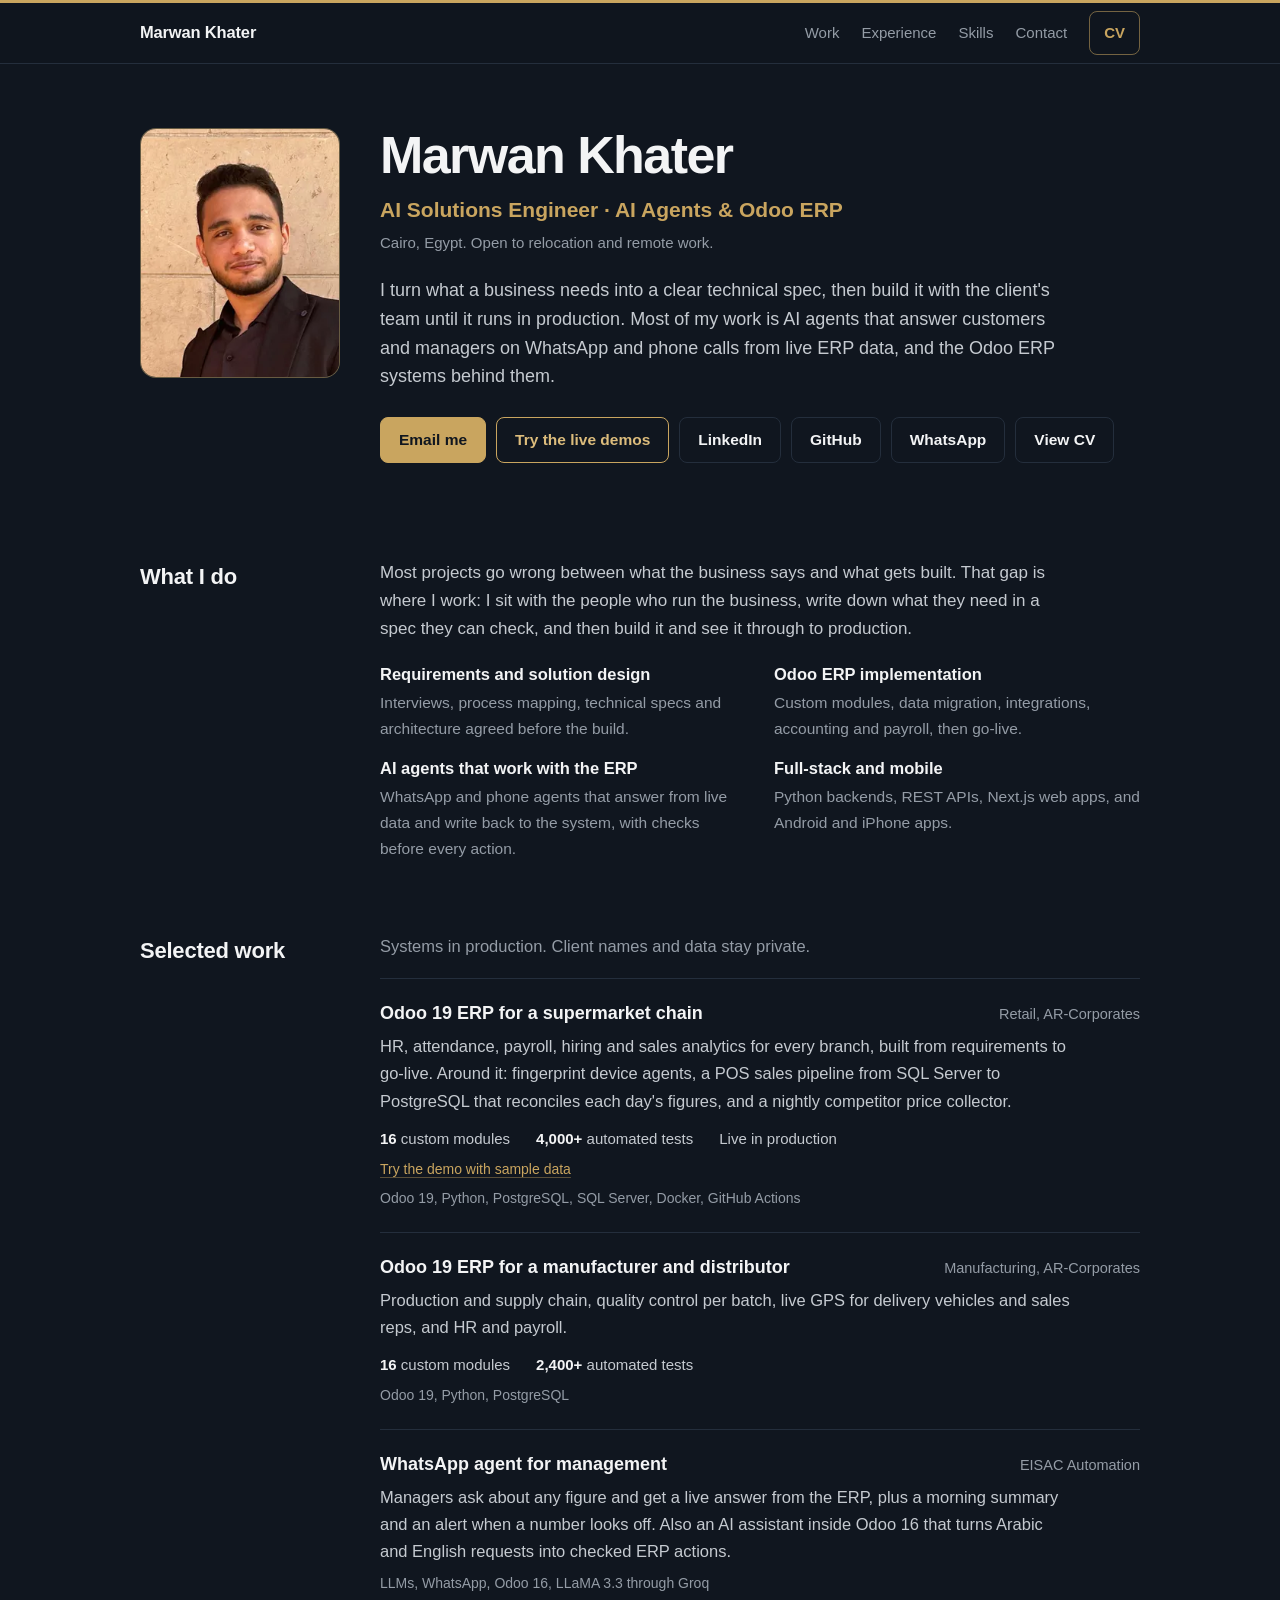
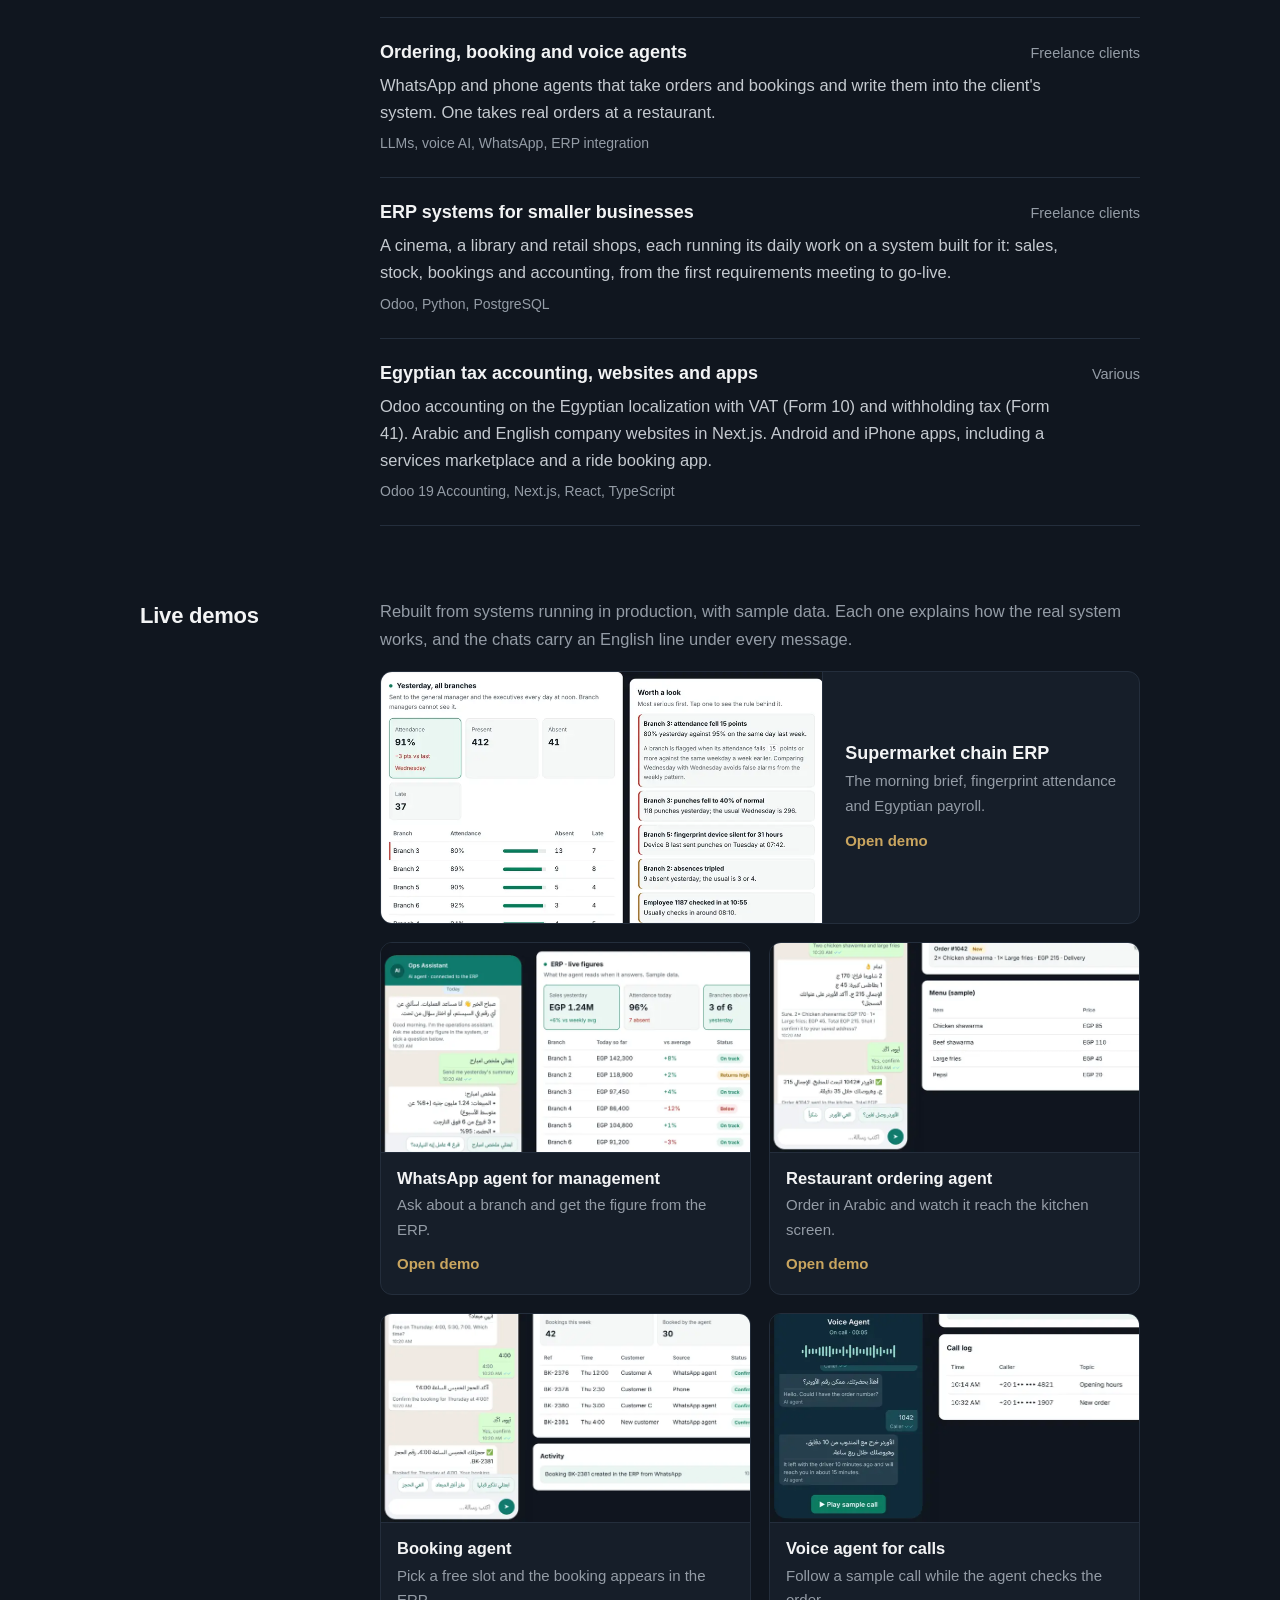
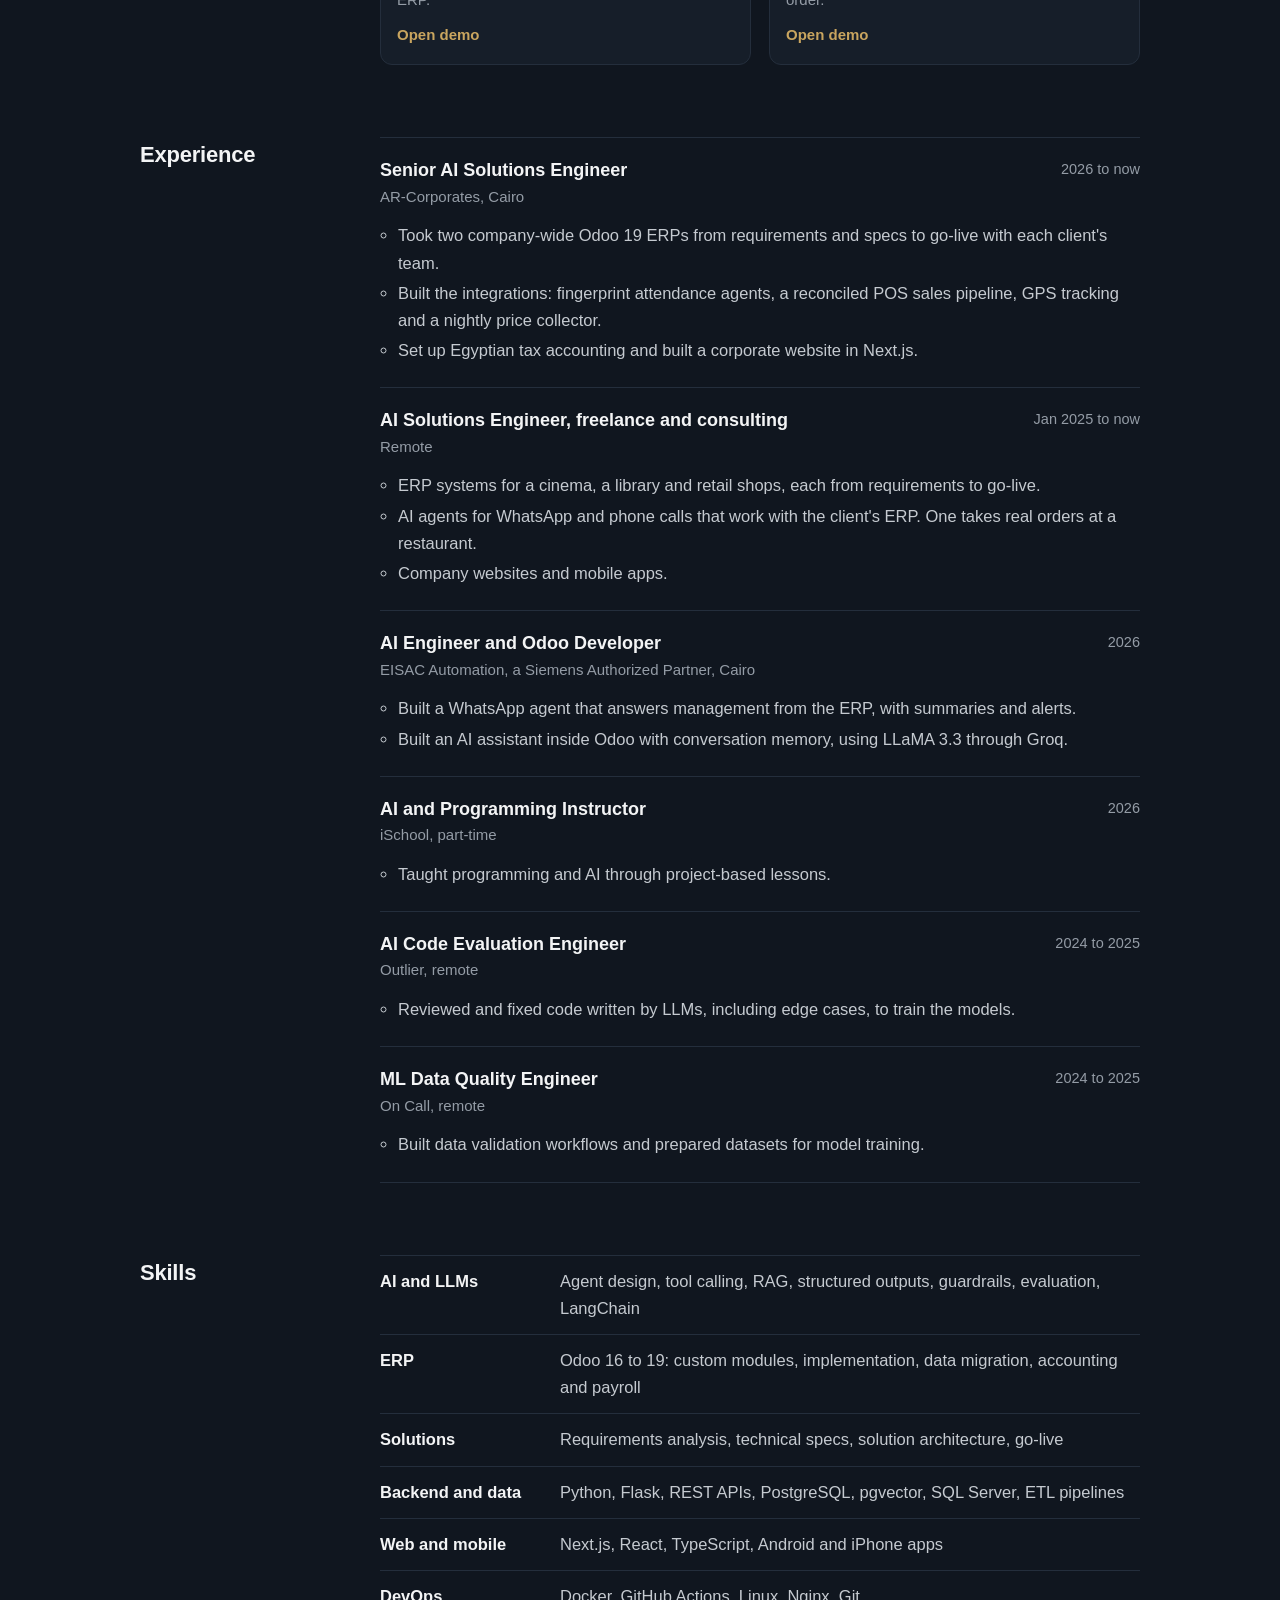
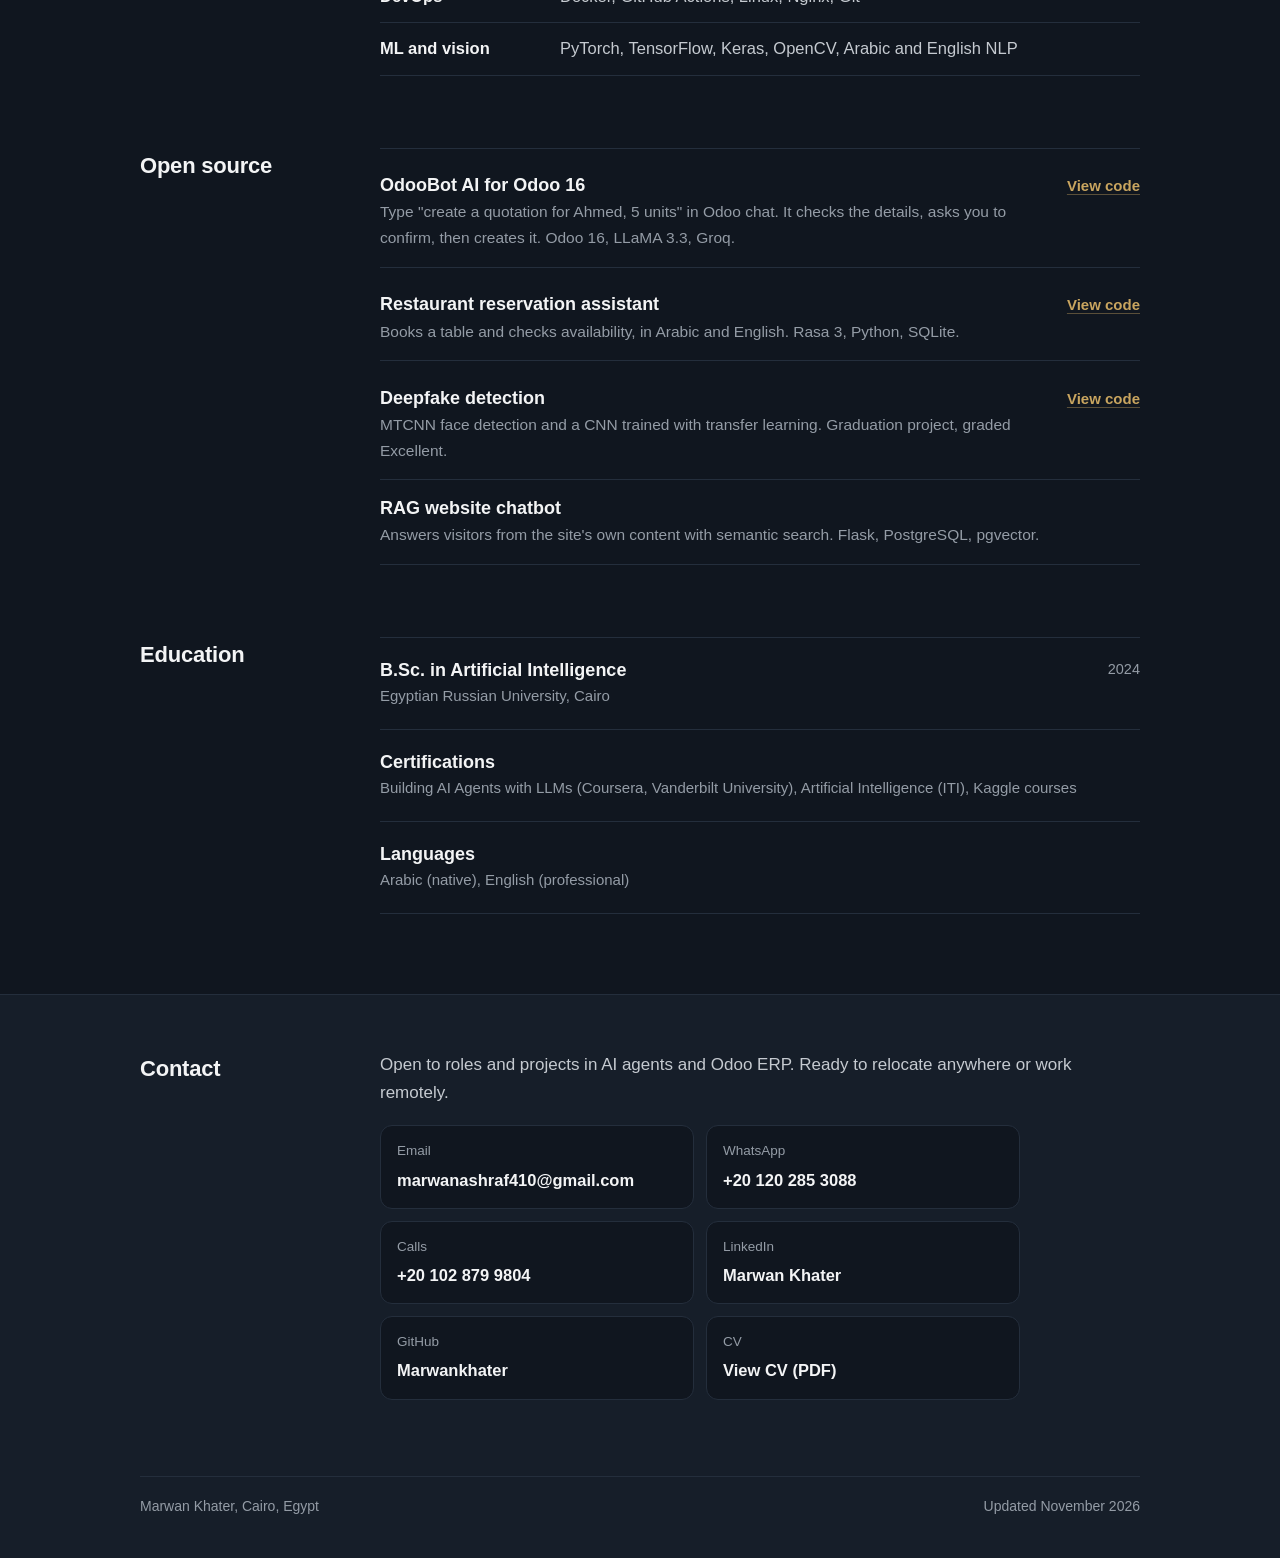
==== commit 35ff88a0: "Demo fixes from review, relocation note, demos button, updated CV and an AI/ML version" ====
--- a/index.html
+++ b/index.html
@@ -60,6 +60,7 @@
   .btn { display: inline-flex; align-items: center; justify-content: center; gap: 8px; min-height: 44px; padding: 9px 18px; border-radius: 8px; border: 1px solid var(--rule); color: var(--ink); font-weight: 600; font-size: 15.5px; text-decoration: none; background: transparent; }
   .btn:hover { border-color: var(--gold); }
   .btn.main { background: var(--gold); border-color: var(--gold); color: var(--on-gold); }
+  .btn.demo { border-color: var(--gold); color: var(--gold-hi); }
   .btn.main:hover { background: var(--gold-hi); border-color: var(--gold-hi); }
   .btn svg { width: 17px; height: 17px; flex: none; }
 
@@ -153,7 +154,7 @@
     .intro .face { width: 120px; height: 150px; border-radius: 12px; }
     .summary { font-size: 17px; }
     .links .btn { flex: 1 1 140px; }
-    .links .btn.main { flex-basis: 100%; }
+    .links .btn.main, .links .btn.demo { flex-basis: 100%; }
     .sec > .wrap, .contact .wrap { grid-template-columns: 1fr; gap: 16px; }
     .points { grid-template-columns: 1fr; }
     .reach { grid-template-columns: 1fr; }
@@ -185,11 +186,12 @@
     <div>
       <h1 id="h-name">Marwan Khater</h1>
       <p class="role">AI Solutions Engineer · AI Agents &amp; Odoo ERP</p>
-      <p class="where">Cairo, Egypt. Projects for companies in Egypt, Saudi Arabia and Europe.</p>
-      <p class="summary">I turn what a business needs into a clear technical spec, then build and implement it until it runs in production. My work is AI agents, Odoo ERP systems and full-stack apps, delivered with the client's team from the first meeting to go&#8209;live.</p>
+      <p class="where">Cairo, Egypt. Open to relocation and remote work.</p>
+      <p class="summary">I turn what a business needs into a clear technical spec, then build it with the client's team until it runs in production. Most of my work is AI agents that answer customers and managers on WhatsApp and phone calls from live ERP data, and the Odoo ERP systems behind them.</p>
     </div>
     <div class="links">
         <a class="btn main" href="mailto:marwanashraf410@gmail.com">Email me</a>
+        <a class="btn demo" href="#demos">Try the live demos</a>
         <a class="btn" href="https://www.linkedin.com/in/marwan-khater-811660219/" rel="noopener">LinkedIn</a>
         <a class="btn" href="https://github.com/Marwankhater" rel="noopener">GitHub</a>
         <a class="btn" href="https://wa.me/201202853088?text=Hi%20Marwan%2C%20I%20saw%20your%20portfolio%20and%20would%20like%20to%20talk." rel="noopener">WhatsApp</a>
@@ -270,7 +272,7 @@
       <ul class="jobs">
         <li class="job"><h3>Senior AI Solutions Engineer</h3><span class="when">2026 to now</span><span class="at">AR-Corporates, Cairo</span>
           <ul><li>Took two company-wide Odoo 19 ERPs from requirements and specs to go-live with each client's team.</li><li>Built the integrations: fingerprint attendance agents, a reconciled POS sales pipeline, GPS tracking and a nightly price collector.</li><li>Set up Egyptian tax accounting and built a corporate website in Next.js.</li></ul></li>
-        <li class="job"><h3>AI Solutions Engineer, freelance and consulting</h3><span class="when">Jan 2025 to now</span><span class="at">Clients in Egypt, Saudi Arabia and Europe</span>
+        <li class="job"><h3>AI Solutions Engineer, freelance and consulting</h3><span class="when">Jan 2025 to now</span><span class="at">Remote</span>
           <ul><li>ERP systems for a cinema, a library and retail shops, each from requirements to go-live.</li><li>AI agents for WhatsApp and phone calls that work with the client's ERP. One takes real orders at a restaurant.</li><li>Company websites and mobile apps.</li></ul></li>
         <li class="job"><h3>AI Engineer and Odoo Developer</h3><span class="when">2026</span><span class="at">EISAC Automation, a Siemens Authorized Partner, Cairo</span>
           <ul><li>Built a WhatsApp agent that answers management from the ERP, with summaries and alerts.</li><li>Built an AI assistant inside Odoo with conversation memory, using LLaMA 3.3 through Groq.</li></ul></li>
@@ -326,7 +328,7 @@
 <footer class="contact" id="contact" aria-labelledby="h-contact"><div class="wrap">
   <h2 id="h-contact">Contact</h2>
   <div>
-    <p class="lead-in">Open to roles and projects in AI agents and Odoo ERP, in Egypt, the Gulf or remote.</p>
+    <p class="lead-in">Open to roles and projects in AI agents and Odoo ERP. Ready to relocate anywhere or work remotely.</p>
     <ul class="reach">
       <li><span>Email</span><a href="mailto:marwanashraf410@gmail.com">marwanashraf410@gmail.com</a></li>
       <li><span>WhatsApp</span><a href="https://wa.me/201202853088?text=Hi%20Marwan%2C%20I%20saw%20your%20portfolio%20and%20would%20like%20to%20talk." rel="noopener">+20 120 285 3088</a></li>
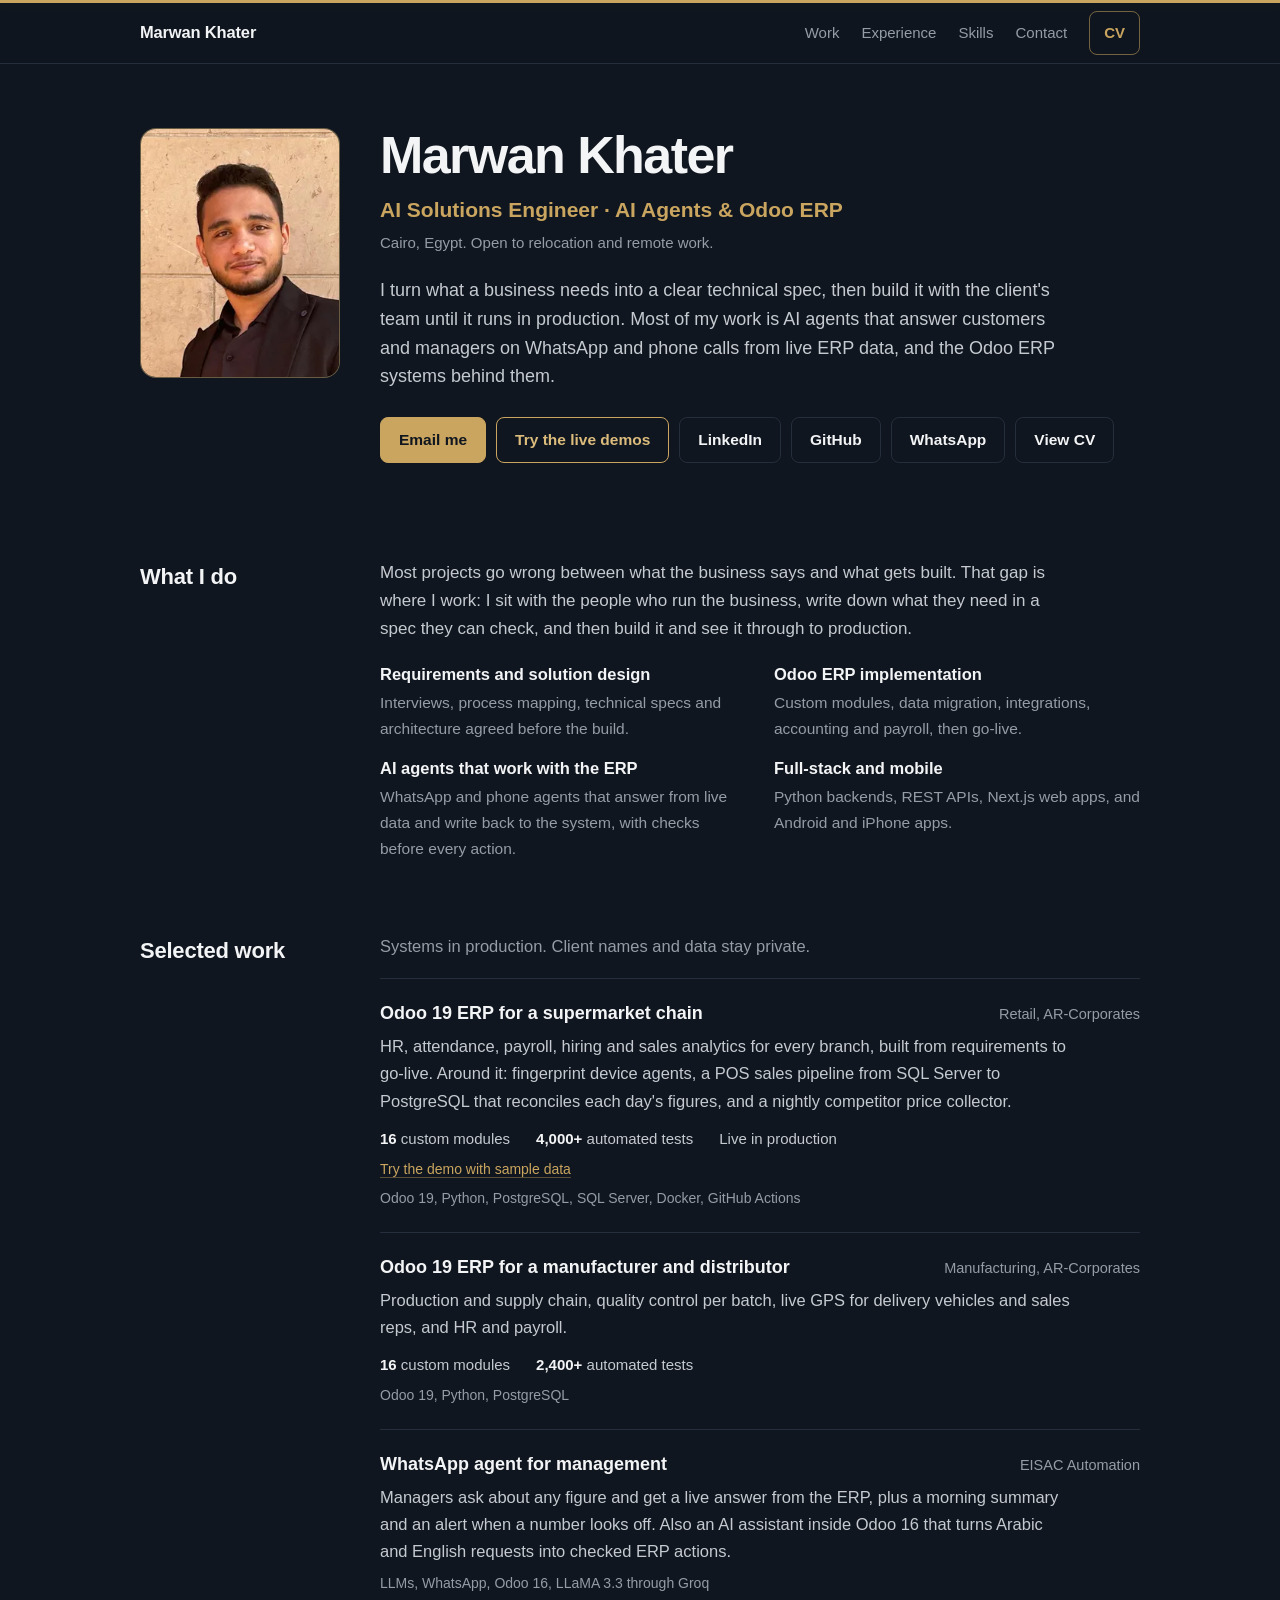
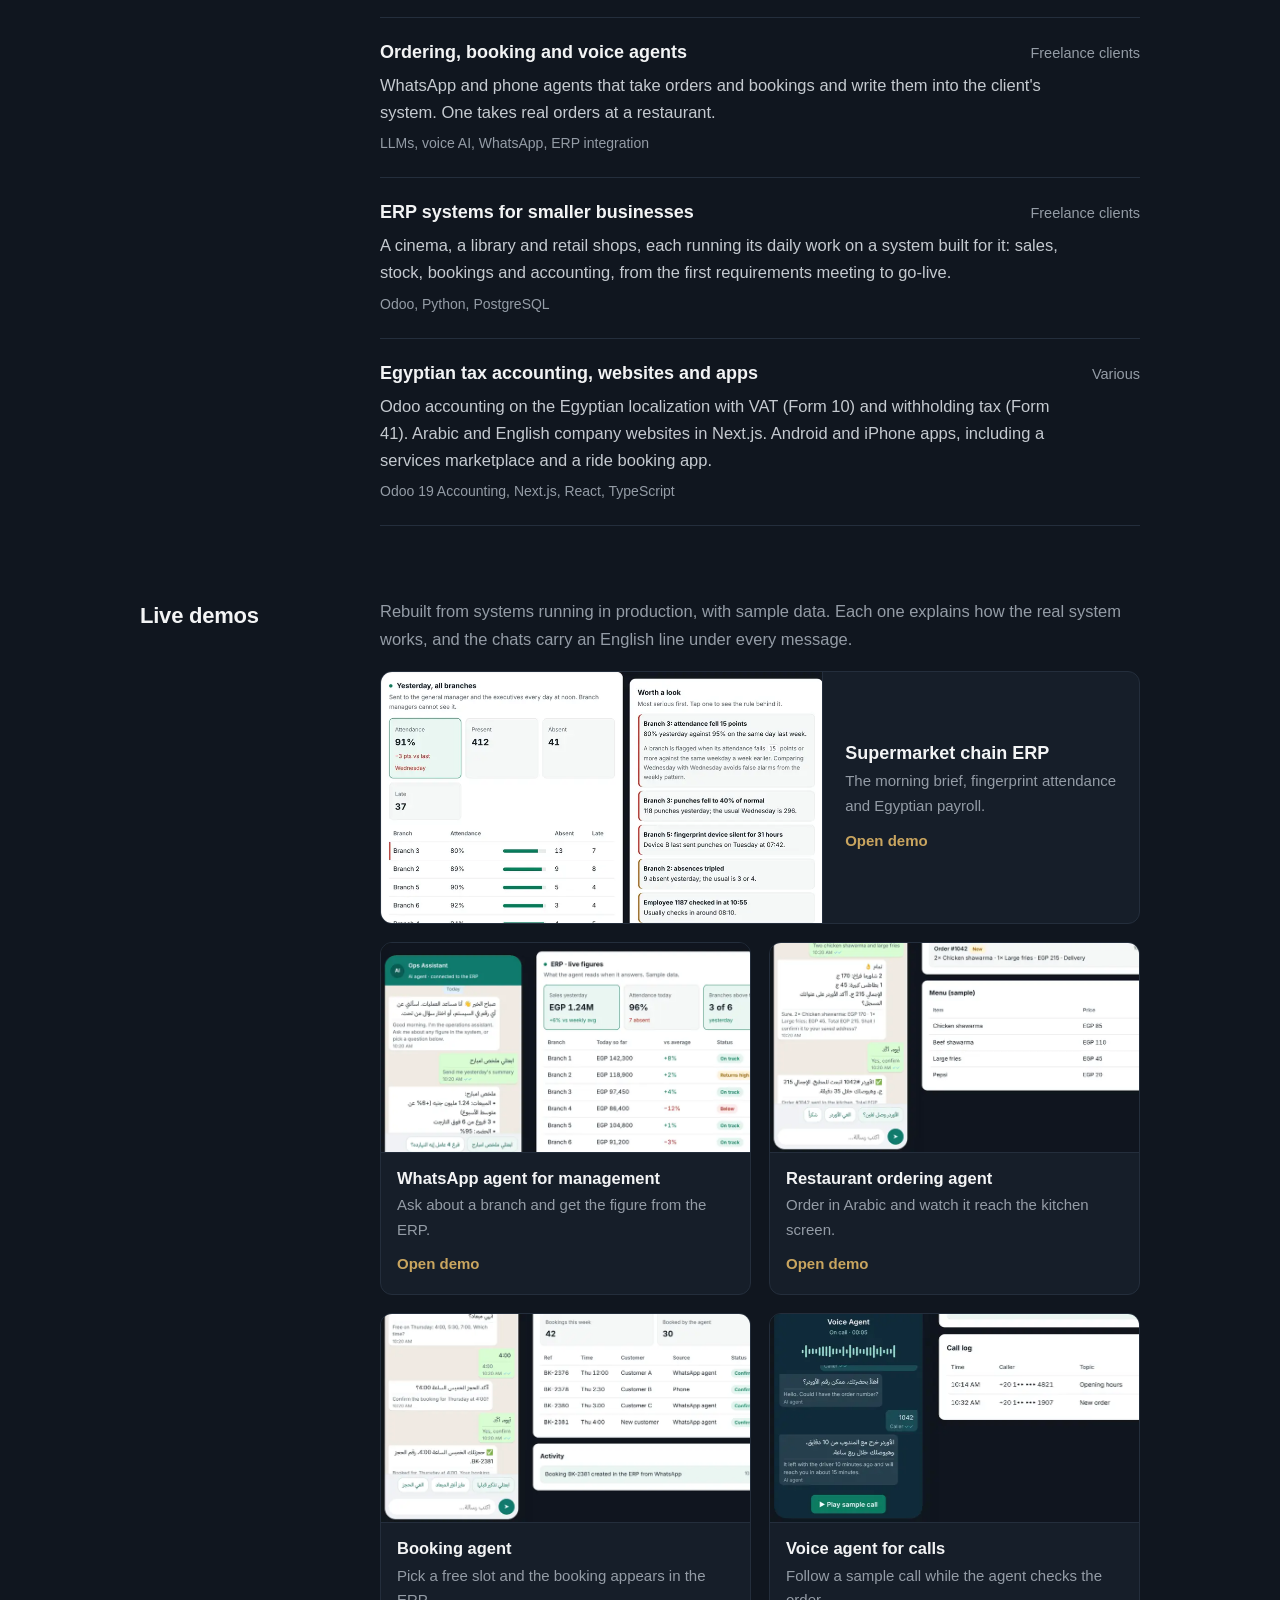
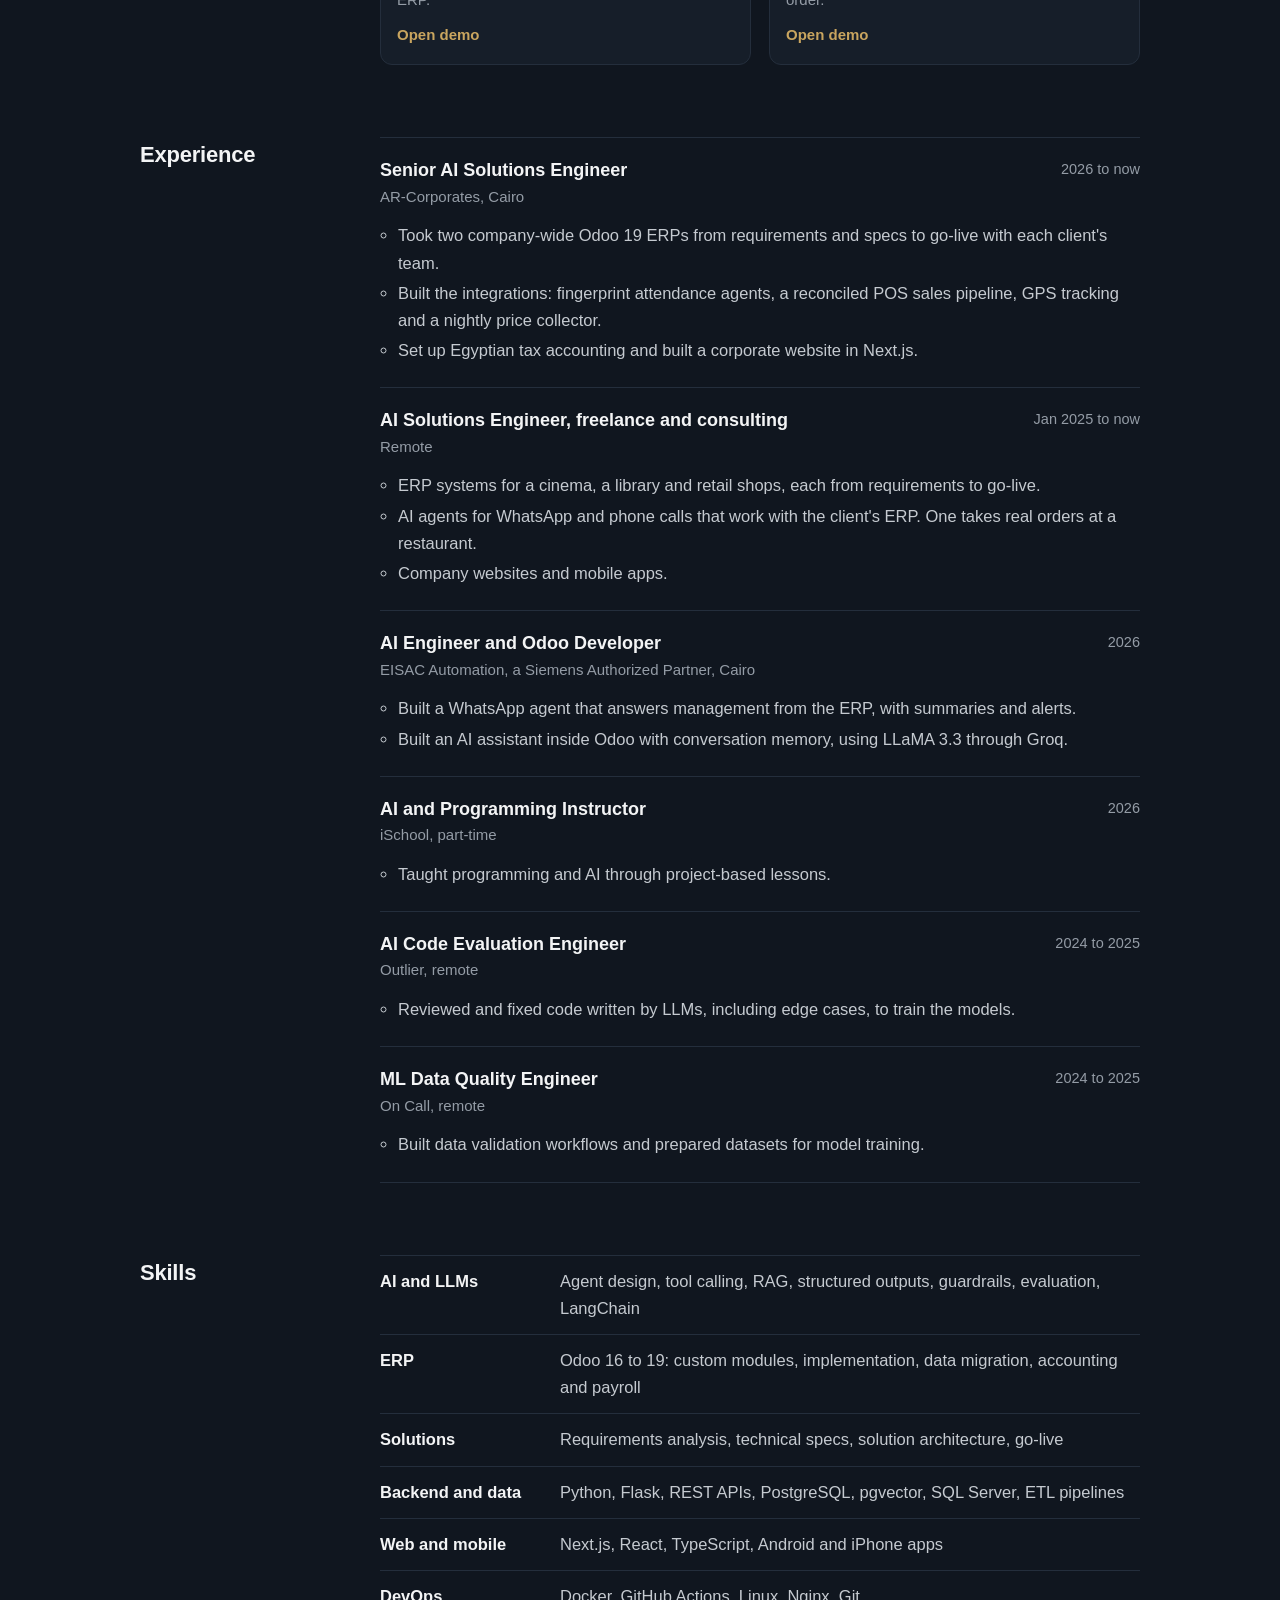
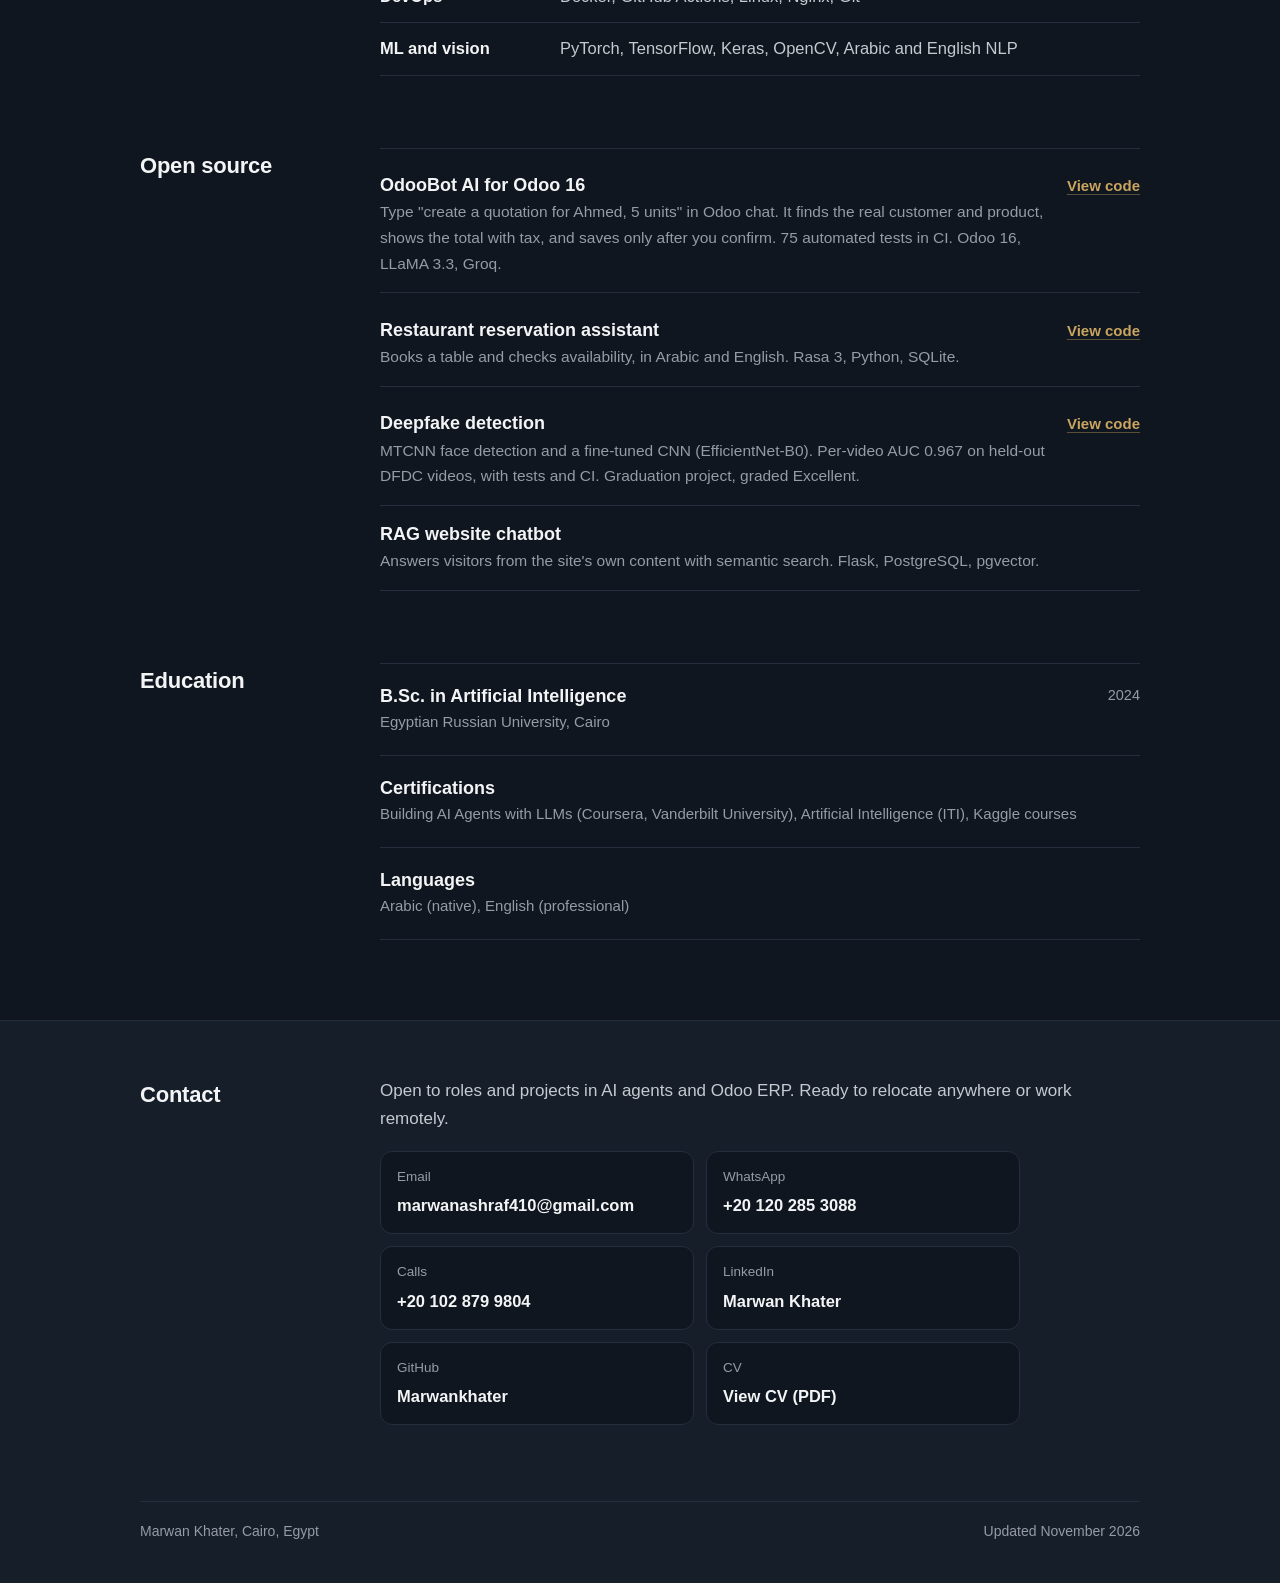
==== commit 216bcbd2: "Open source: OdooBot and deepfake details" ====
--- a/index.html
+++ b/index.html
@@ -305,9 +305,9 @@
     <h2 id="h-code">Open source</h2>
     <div class="body">
       <ul class="repos">
-        <li><div><h3>OdooBot AI for Odoo 16</h3><p>Type "create a quotation for Ahmed, 5 units" in Odoo chat. It checks the details, asks you to confirm, then creates it. Odoo 16, LLaMA 3.3, Groq.</p></div><a class="go" href="https://github.com/Marwankhater/AI_bot_for_odoo16" rel="noopener">View code</a></li>
+        <li><div><h3>OdooBot AI for Odoo 16</h3><p>Type "create a quotation for Ahmed, 5 units" in Odoo chat. It finds the real customer and product, shows the total with tax, and saves only after you confirm. 75 automated tests in CI. Odoo 16, LLaMA 3.3, Groq.</p></div><a class="go" href="https://github.com/Marwankhater/AI_bot_for_odoo16" rel="noopener">View code</a></li>
         <li><div><h3>Restaurant reservation assistant</h3><p>Books a table and checks availability, in Arabic and English. Rasa 3, Python, SQLite.</p></div><a class="go" href="https://github.com/Marwankhater/restaurant_Chatbot_assistant" rel="noopener">View code</a></li>
-        <li><div><h3>Deepfake detection</h3><p>MTCNN face detection and a CNN trained with transfer learning. Graduation project, graded Excellent.</p></div><a class="go" href="https://github.com/Marwankhater/DEEP-FAKE-DETECTION" rel="noopener">View code</a></li>
+        <li><div><h3>Deepfake detection</h3><p>MTCNN face detection and a fine-tuned CNN (EfficientNet-B0). Per-video AUC 0.967 on held-out DFDC videos, with tests and CI. Graduation project, graded Excellent.</p></div><a class="go" href="https://github.com/Marwankhater/DEEP-FAKE-DETECTION" rel="noopener">View code</a></li>
         <li><div><h3>RAG website chatbot</h3><p>Answers visitors from the site's own content with semantic search. Flask, PostgreSQL, pgvector.</p></div></li>
       </ul>
     </div>
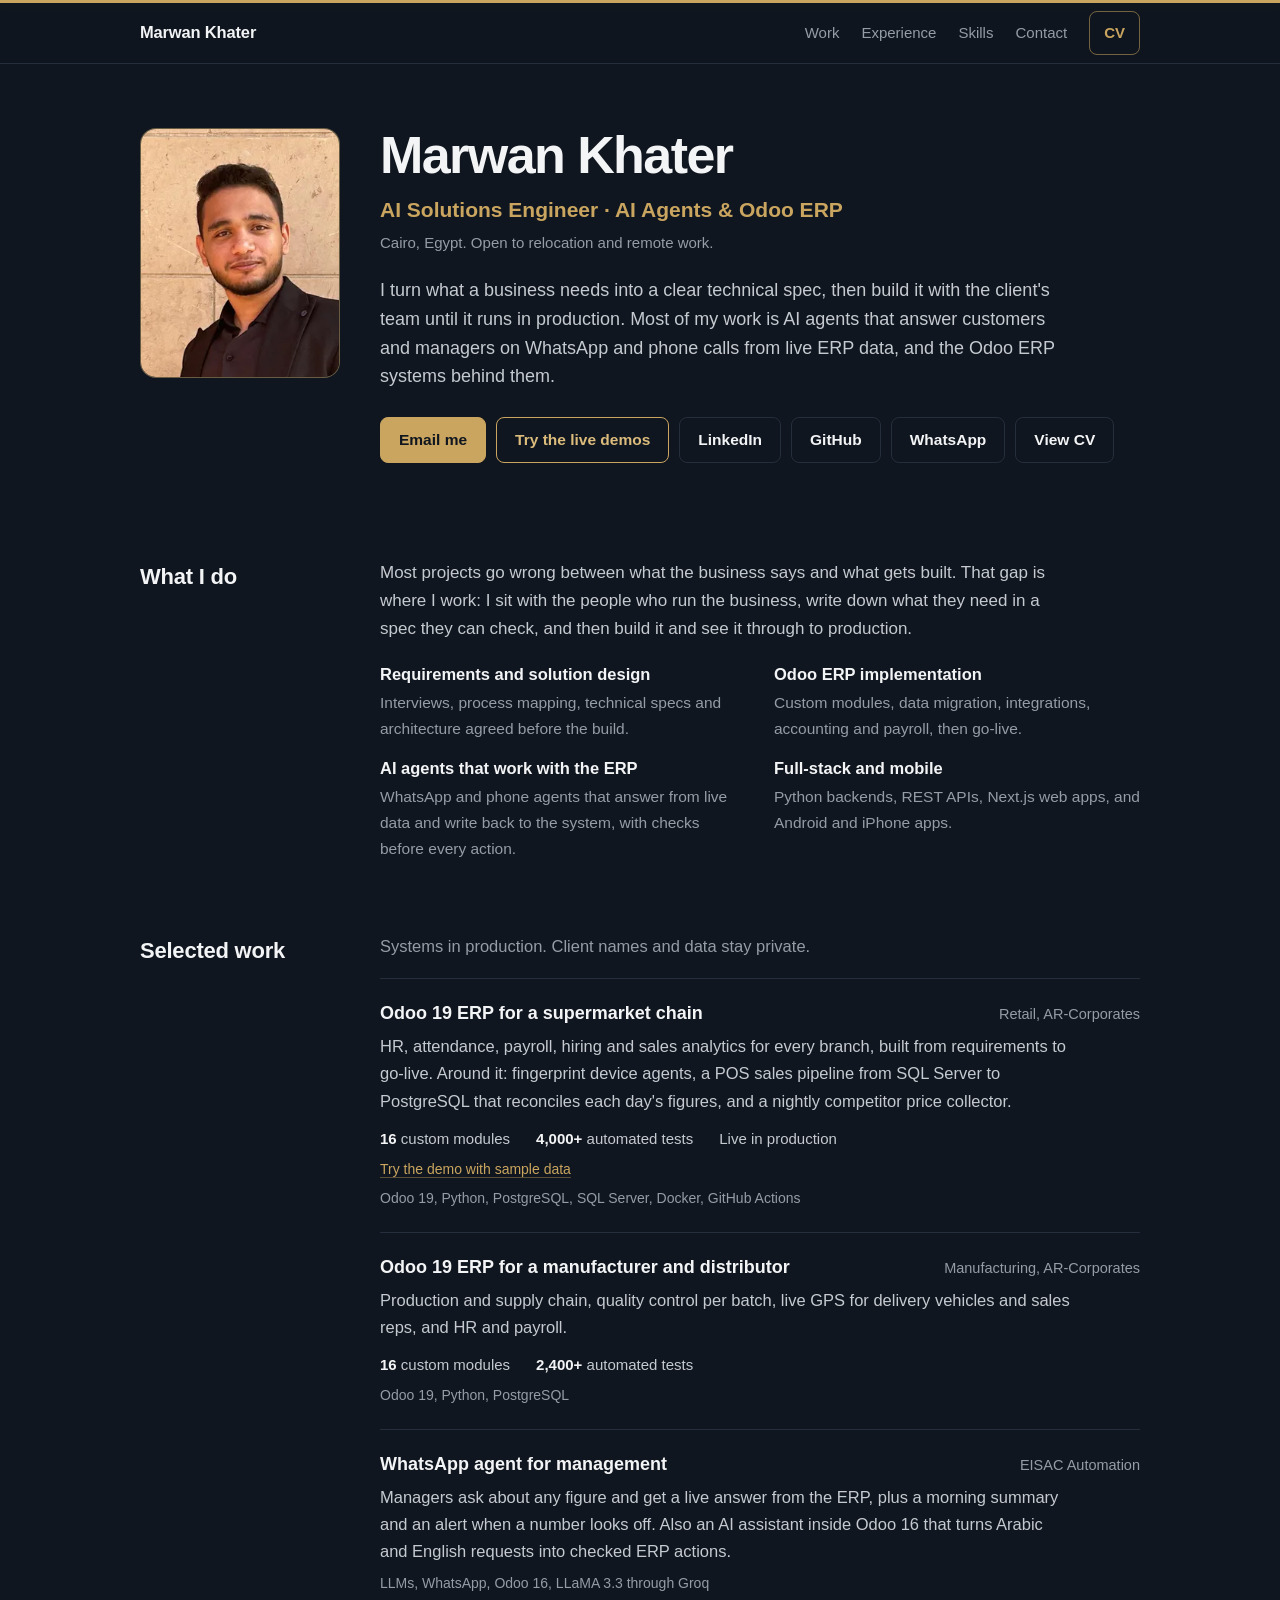
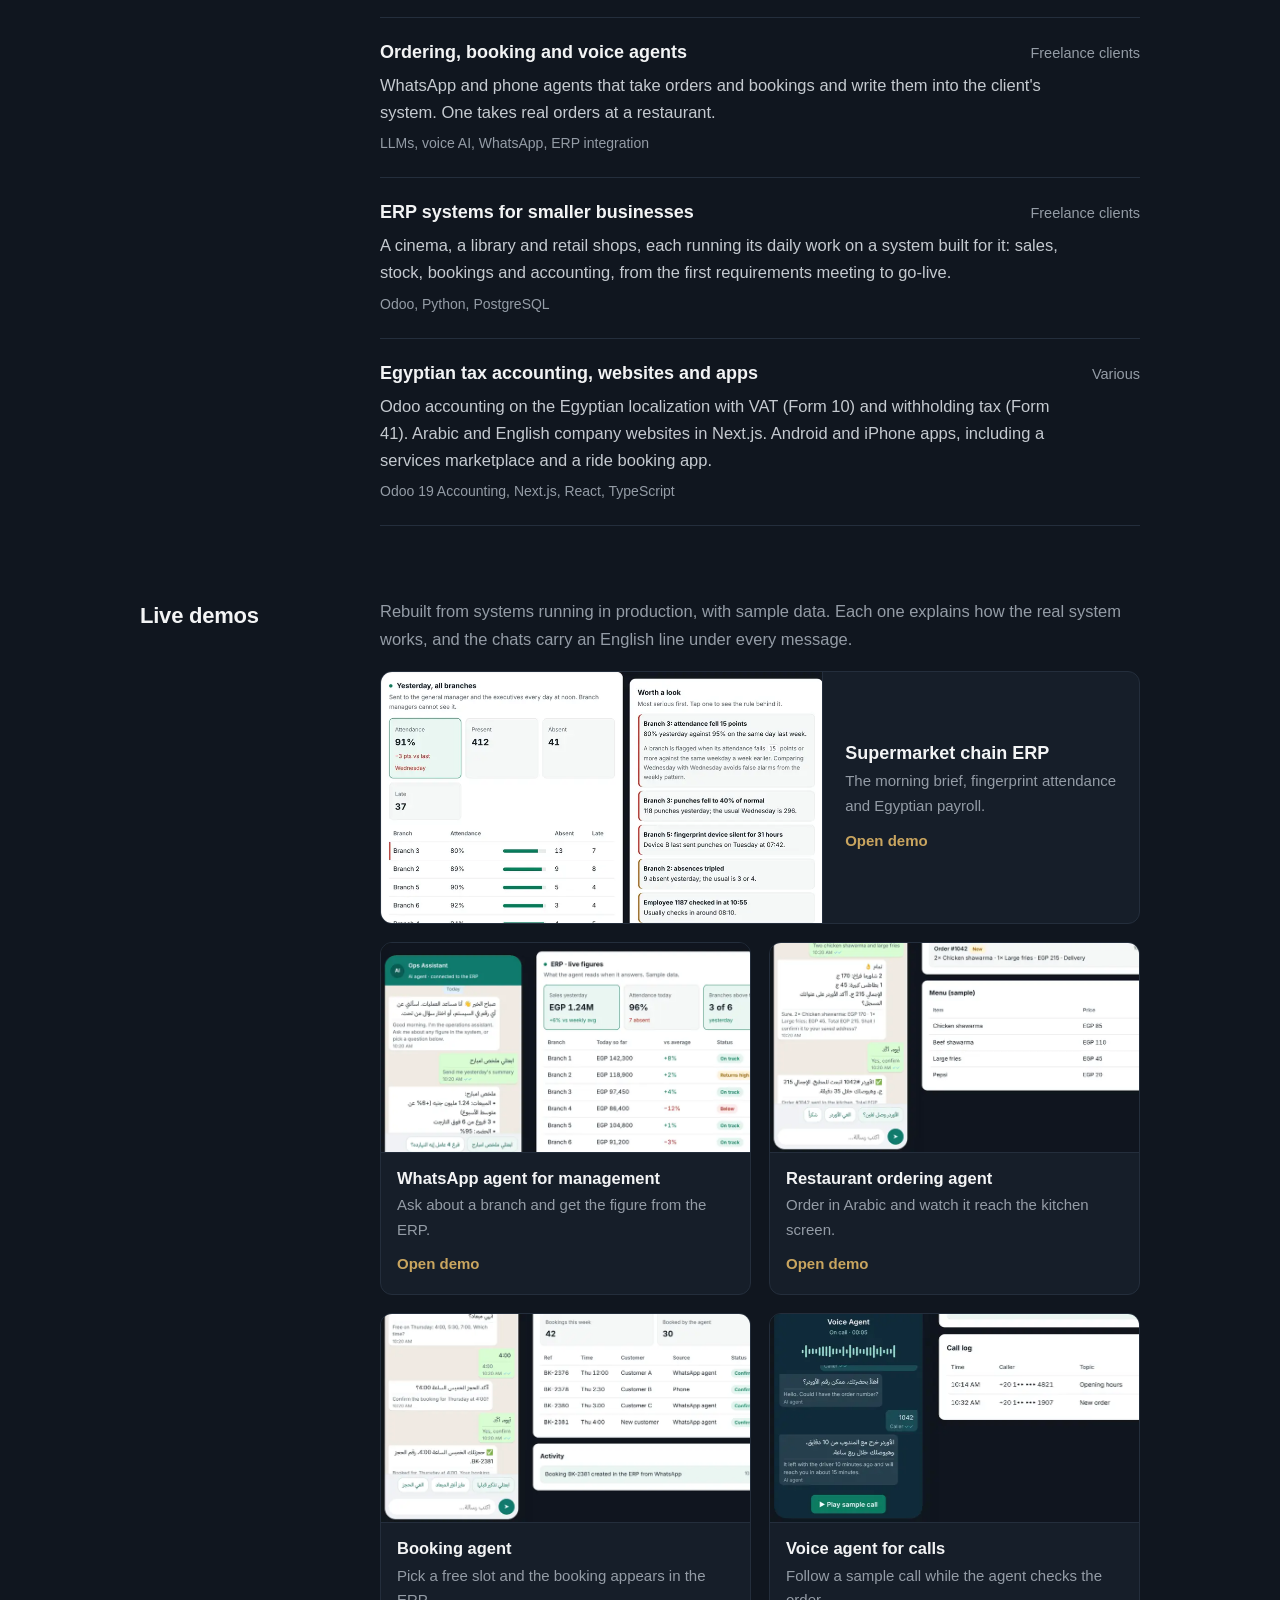
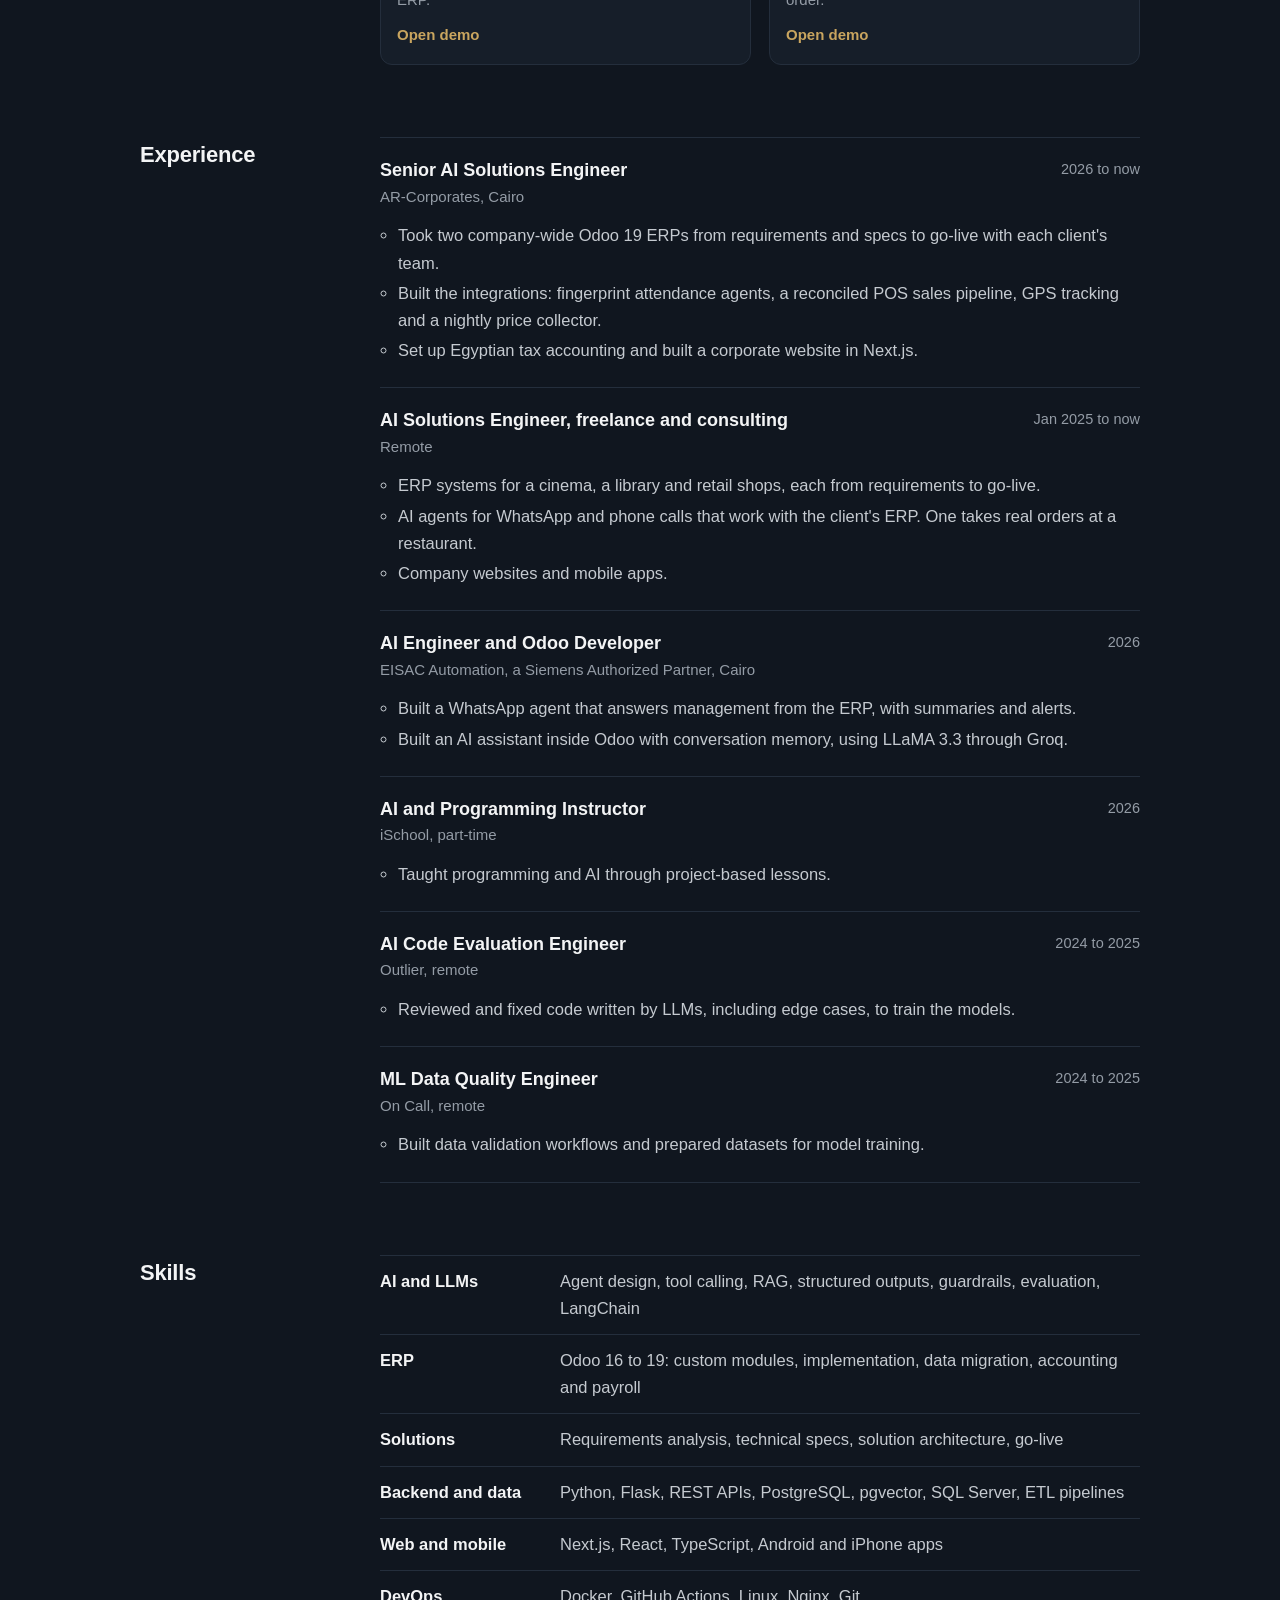
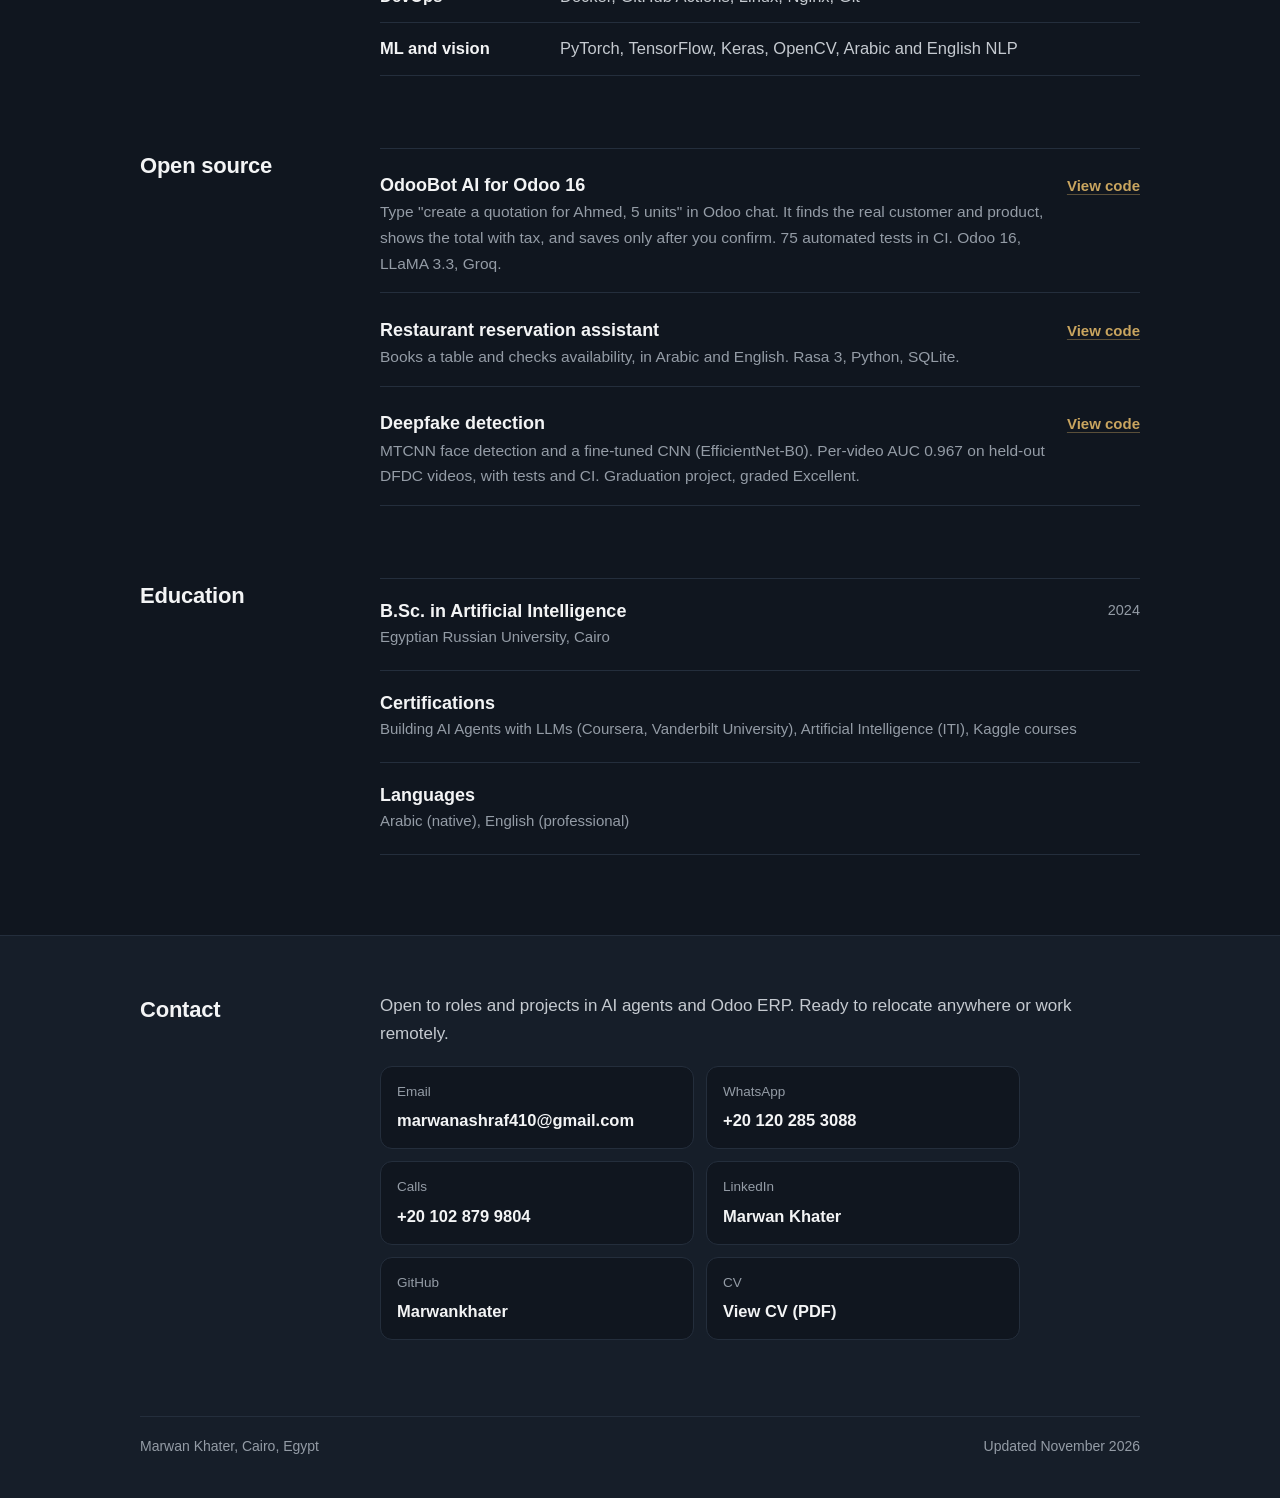
==== commit 6c9c02db: "Drop the unlinked RAG chatbot entry" ====
--- a/index.html
+++ b/index.html
@@ -308,7 +308,6 @@
         <li><div><h3>OdooBot AI for Odoo 16</h3><p>Type "create a quotation for Ahmed, 5 units" in Odoo chat. It finds the real customer and product, shows the total with tax, and saves only after you confirm. 75 automated tests in CI. Odoo 16, LLaMA 3.3, Groq.</p></div><a class="go" href="https://github.com/Marwankhater/AI_bot_for_odoo16" rel="noopener">View code</a></li>
         <li><div><h3>Restaurant reservation assistant</h3><p>Books a table and checks availability, in Arabic and English. Rasa 3, Python, SQLite.</p></div><a class="go" href="https://github.com/Marwankhater/restaurant_Chatbot_assistant" rel="noopener">View code</a></li>
         <li><div><h3>Deepfake detection</h3><p>MTCNN face detection and a fine-tuned CNN (EfficientNet-B0). Per-video AUC 0.967 on held-out DFDC videos, with tests and CI. Graduation project, graded Excellent.</p></div><a class="go" href="https://github.com/Marwankhater/DEEP-FAKE-DETECTION" rel="noopener">View code</a></li>
-        <li><div><h3>RAG website chatbot</h3><p>Answers visitors from the site's own content with semantic search. Flask, PostgreSQL, pgvector.</p></div></li>
       </ul>
     </div>
   </div></section>
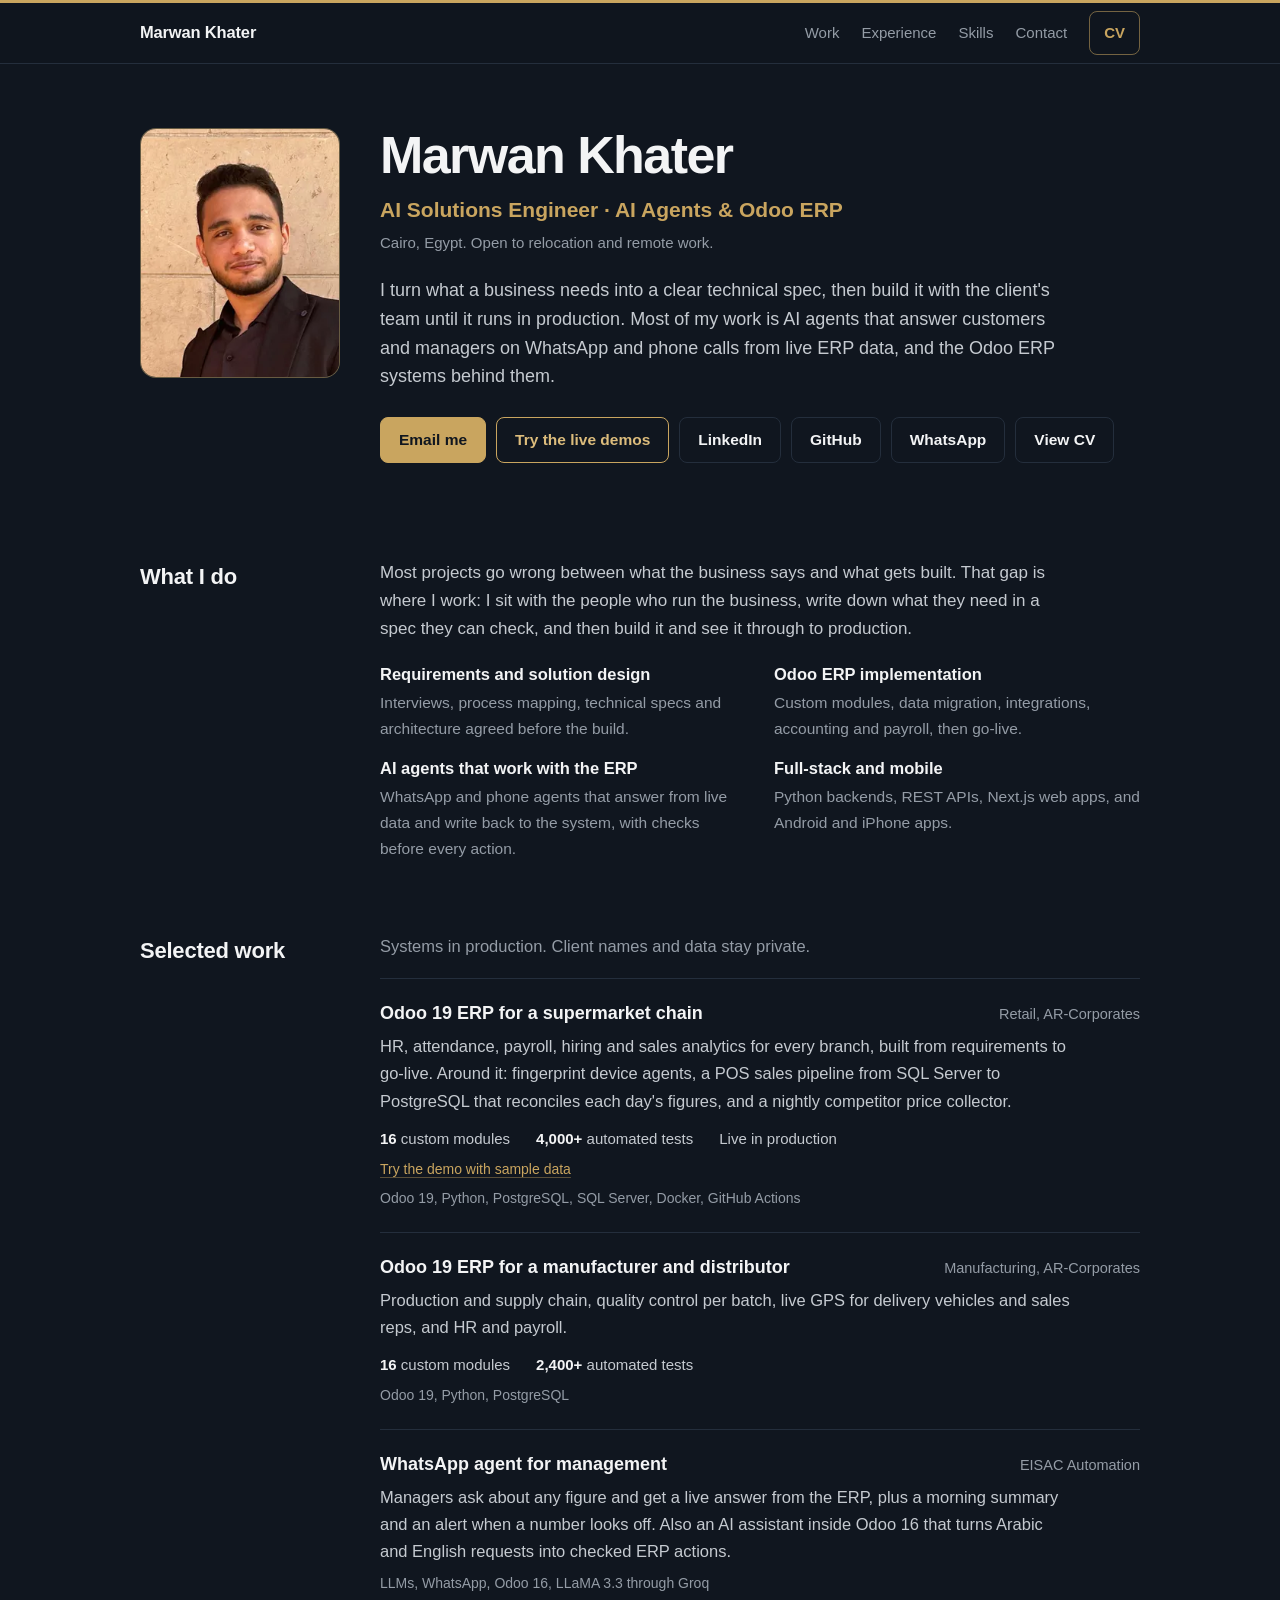
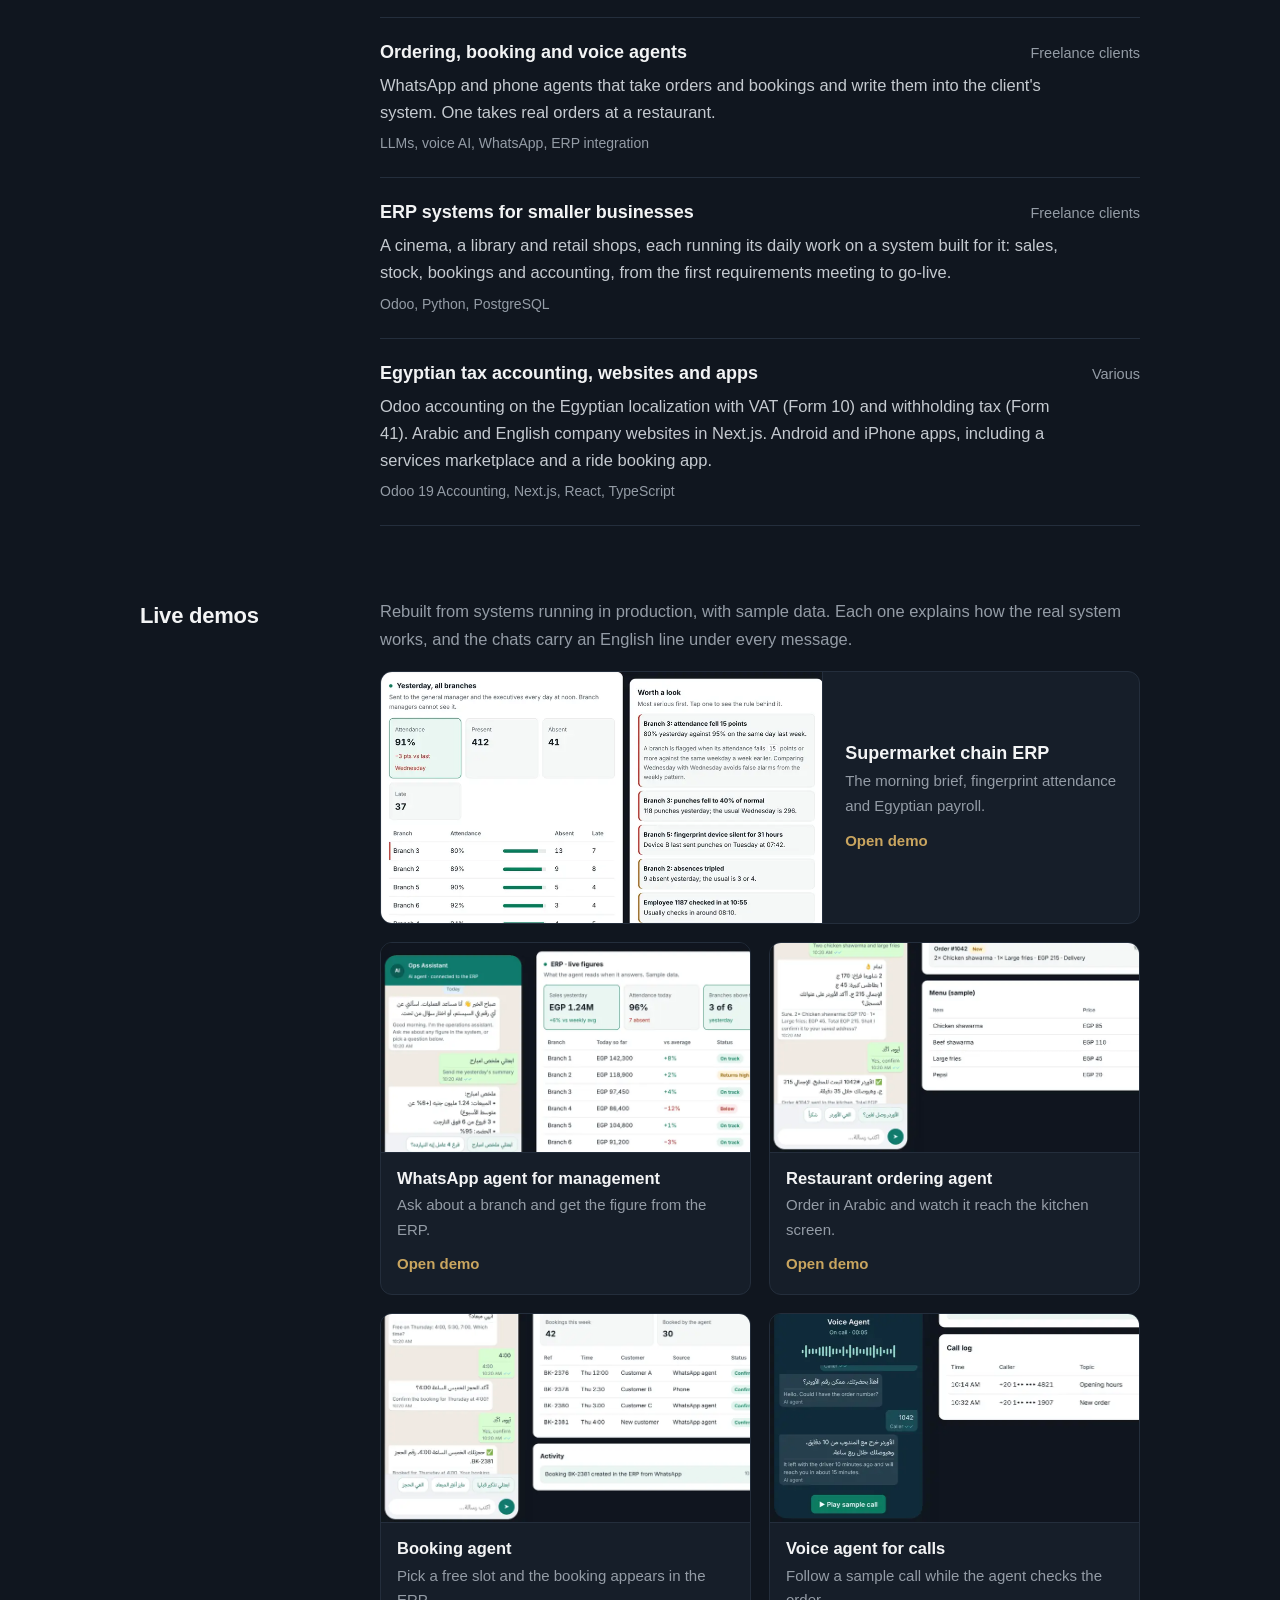
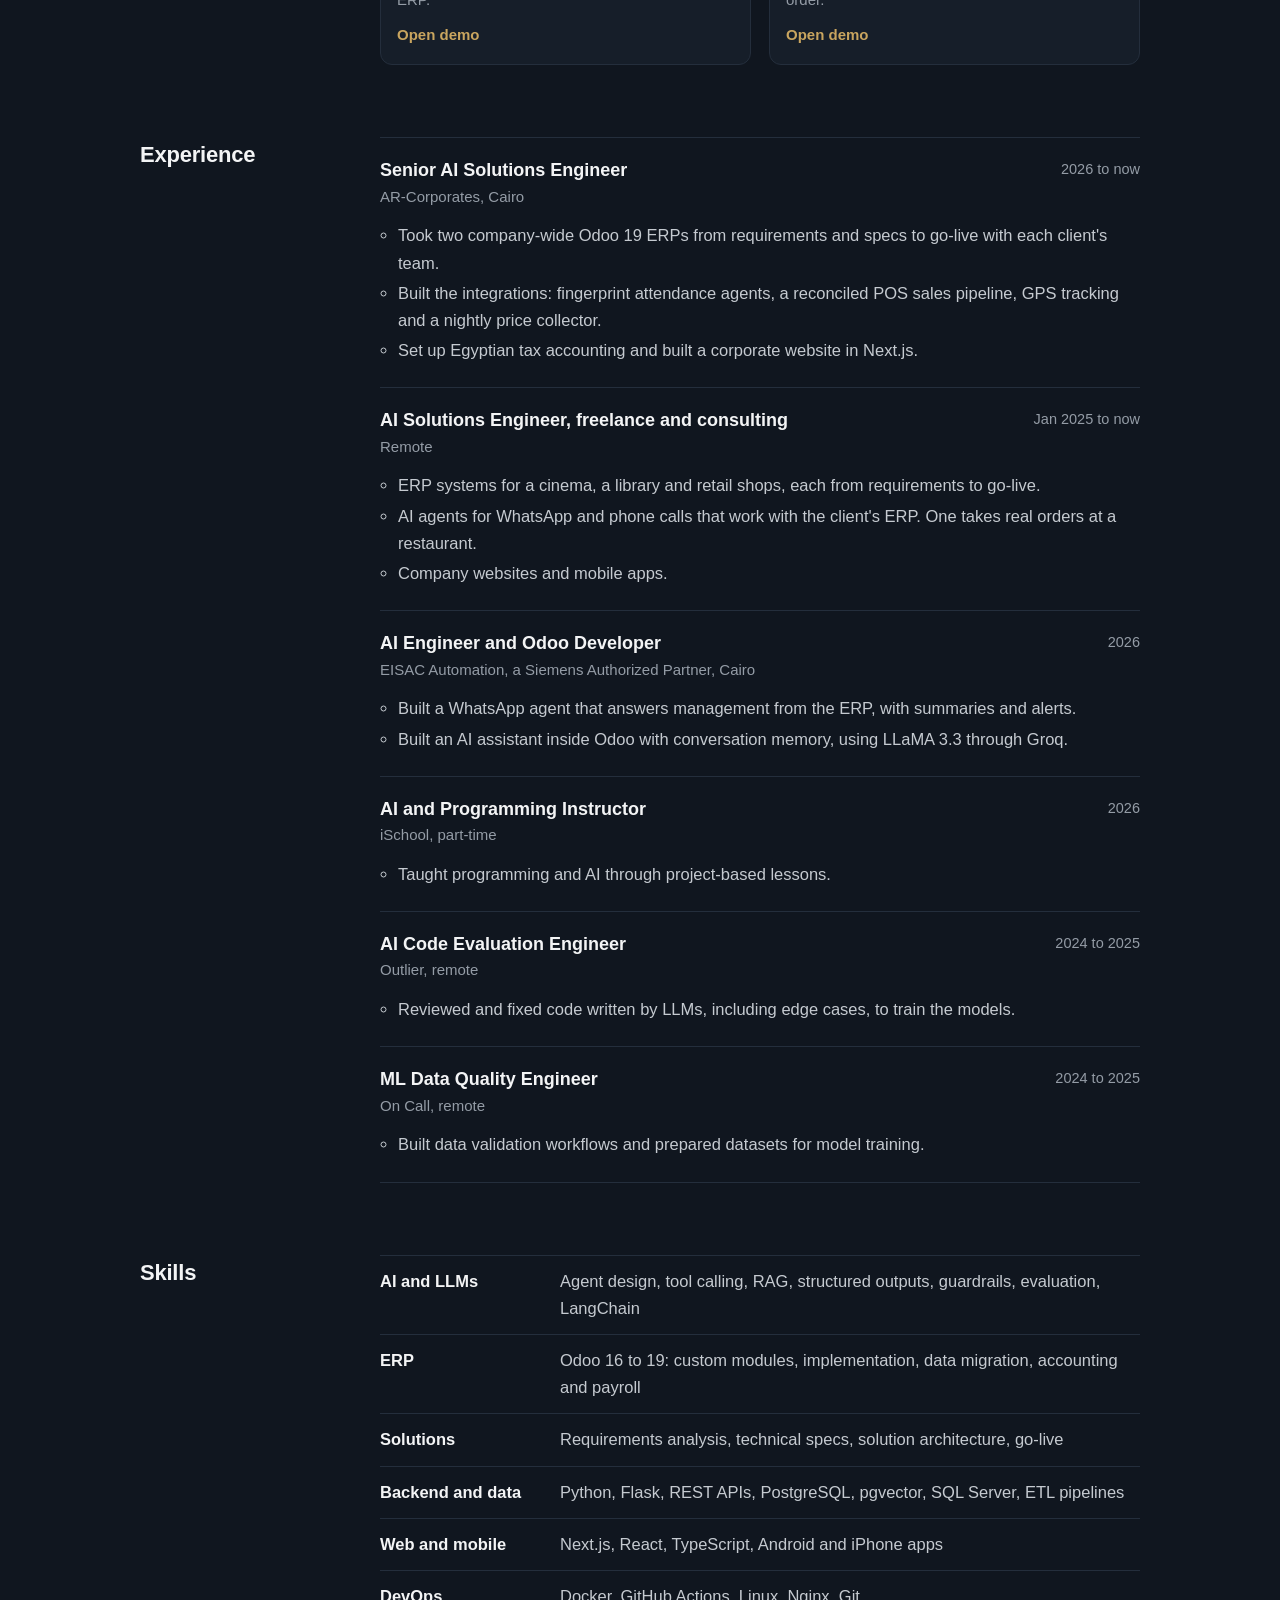
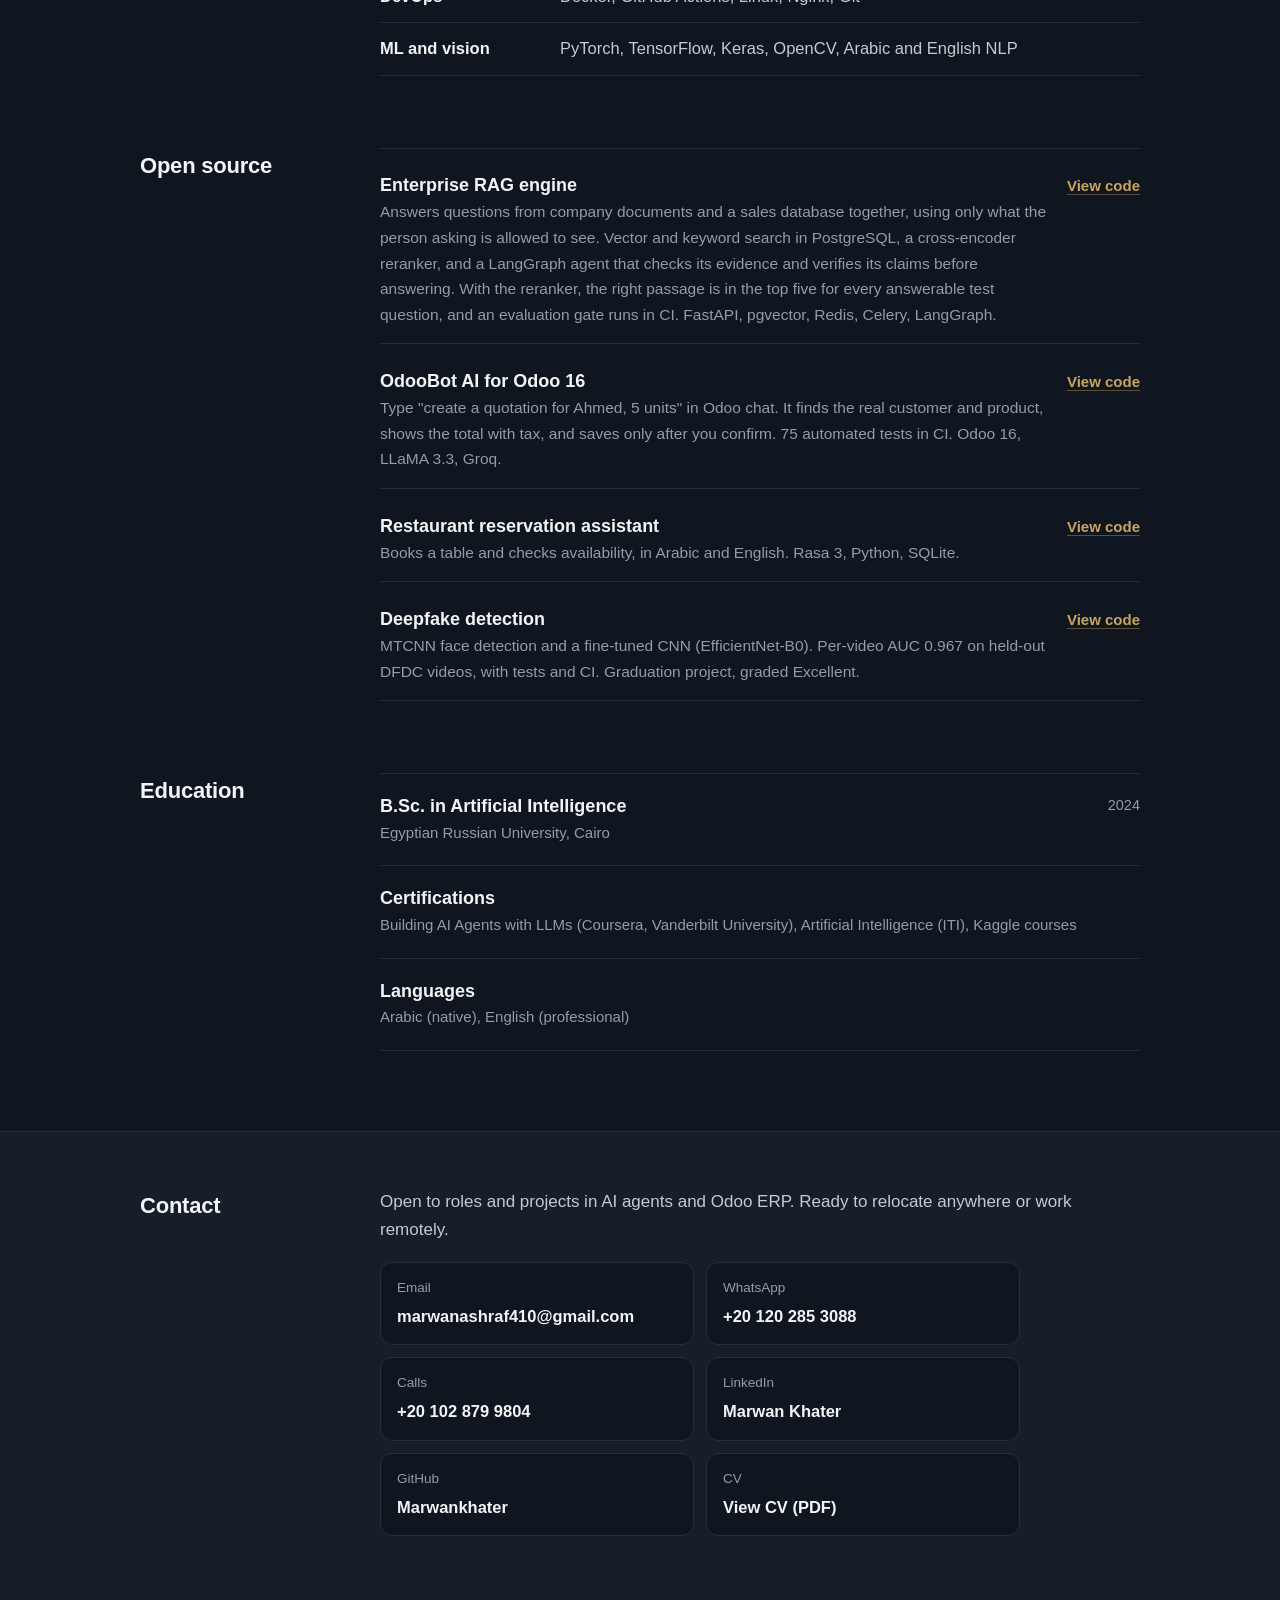
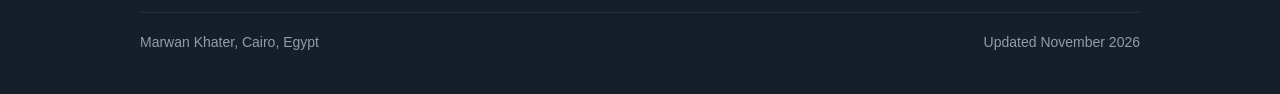
==== commit a4bfcff1: "Enterprise RAG engine in open source, CVs updated" ====
--- a/index.html
+++ b/index.html
@@ -305,6 +305,7 @@
     <h2 id="h-code">Open source</h2>
     <div class="body">
       <ul class="repos">
+        <li><div><h3>Enterprise RAG engine</h3><p>Answers questions from company documents and a sales database together, using only what the person asking is allowed to see. Vector and keyword search in PostgreSQL, a cross-encoder reranker, and a LangGraph agent that checks its evidence and verifies its claims before answering. With the reranker, the right passage is in the top five for every answerable test question, and an evaluation gate runs in CI. FastAPI, pgvector, Redis, Celery, LangGraph.</p></div><a class="go" href="https://github.com/Marwankhater/enterprise-rag-engine" rel="noopener">View code</a></li>
         <li><div><h3>OdooBot AI for Odoo 16</h3><p>Type "create a quotation for Ahmed, 5 units" in Odoo chat. It finds the real customer and product, shows the total with tax, and saves only after you confirm. 75 automated tests in CI. Odoo 16, LLaMA 3.3, Groq.</p></div><a class="go" href="https://github.com/Marwankhater/AI_bot_for_odoo16" rel="noopener">View code</a></li>
         <li><div><h3>Restaurant reservation assistant</h3><p>Books a table and checks availability, in Arabic and English. Rasa 3, Python, SQLite.</p></div><a class="go" href="https://github.com/Marwankhater/restaurant_Chatbot_assistant" rel="noopener">View code</a></li>
         <li><div><h3>Deepfake detection</h3><p>MTCNN face detection and a fine-tuned CNN (EfficientNet-B0). Per-video AUC 0.967 on held-out DFDC videos, with tests and CI. Graduation project, graded Excellent.</p></div><a class="go" href="https://github.com/Marwankhater/DEEP-FAKE-DETECTION" rel="noopener">View code</a></li>
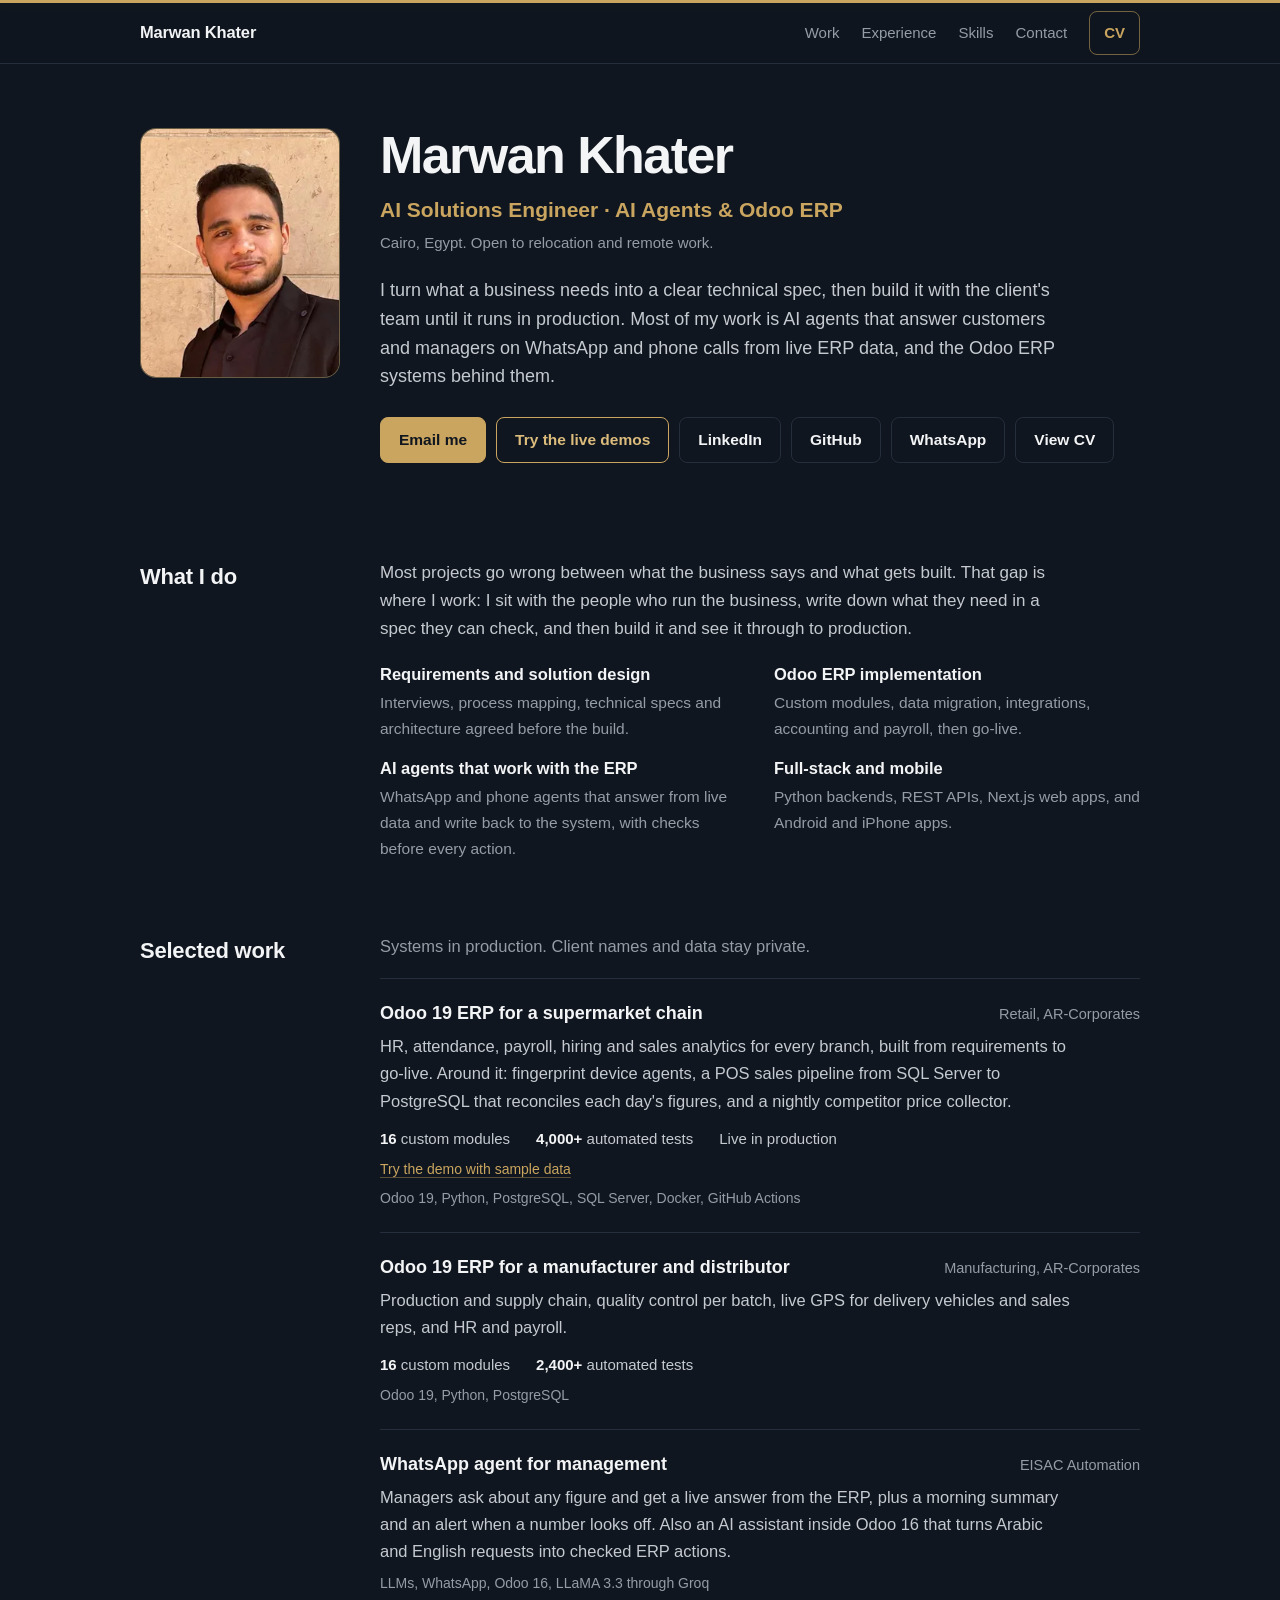
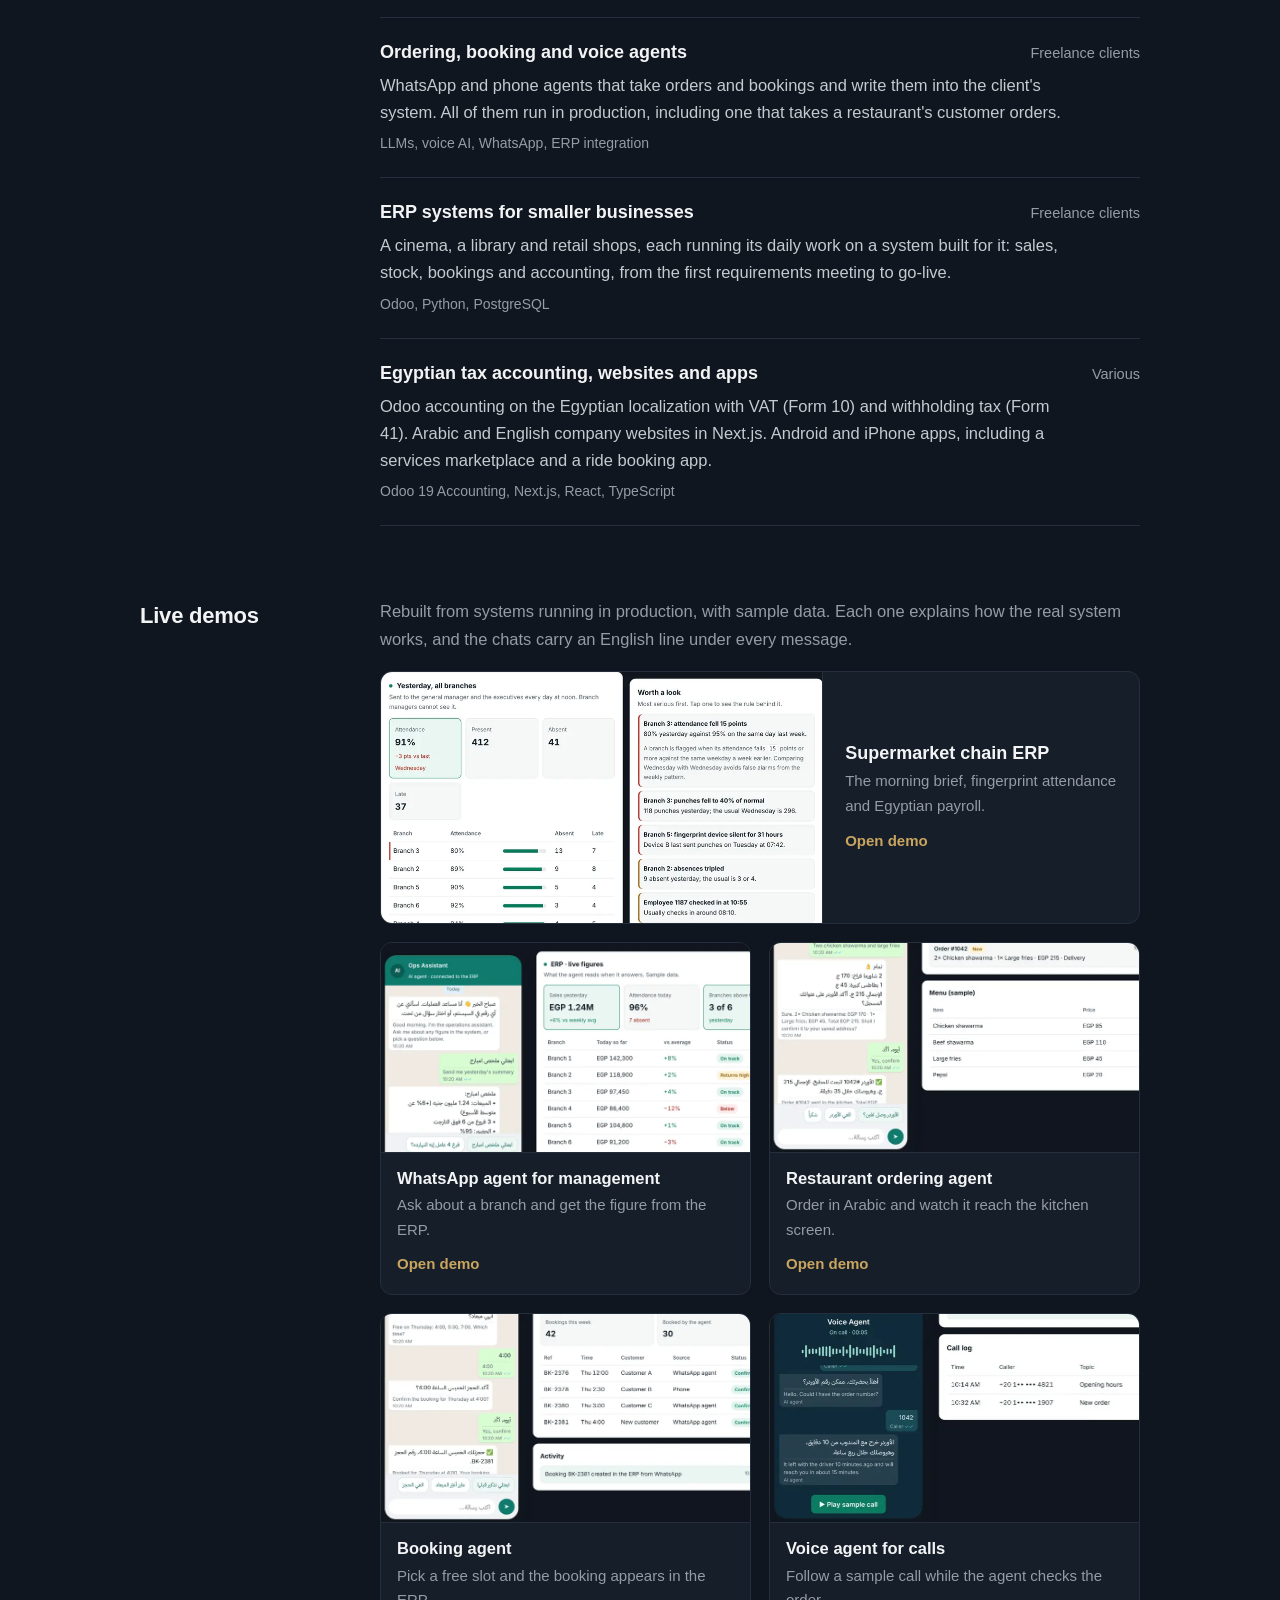
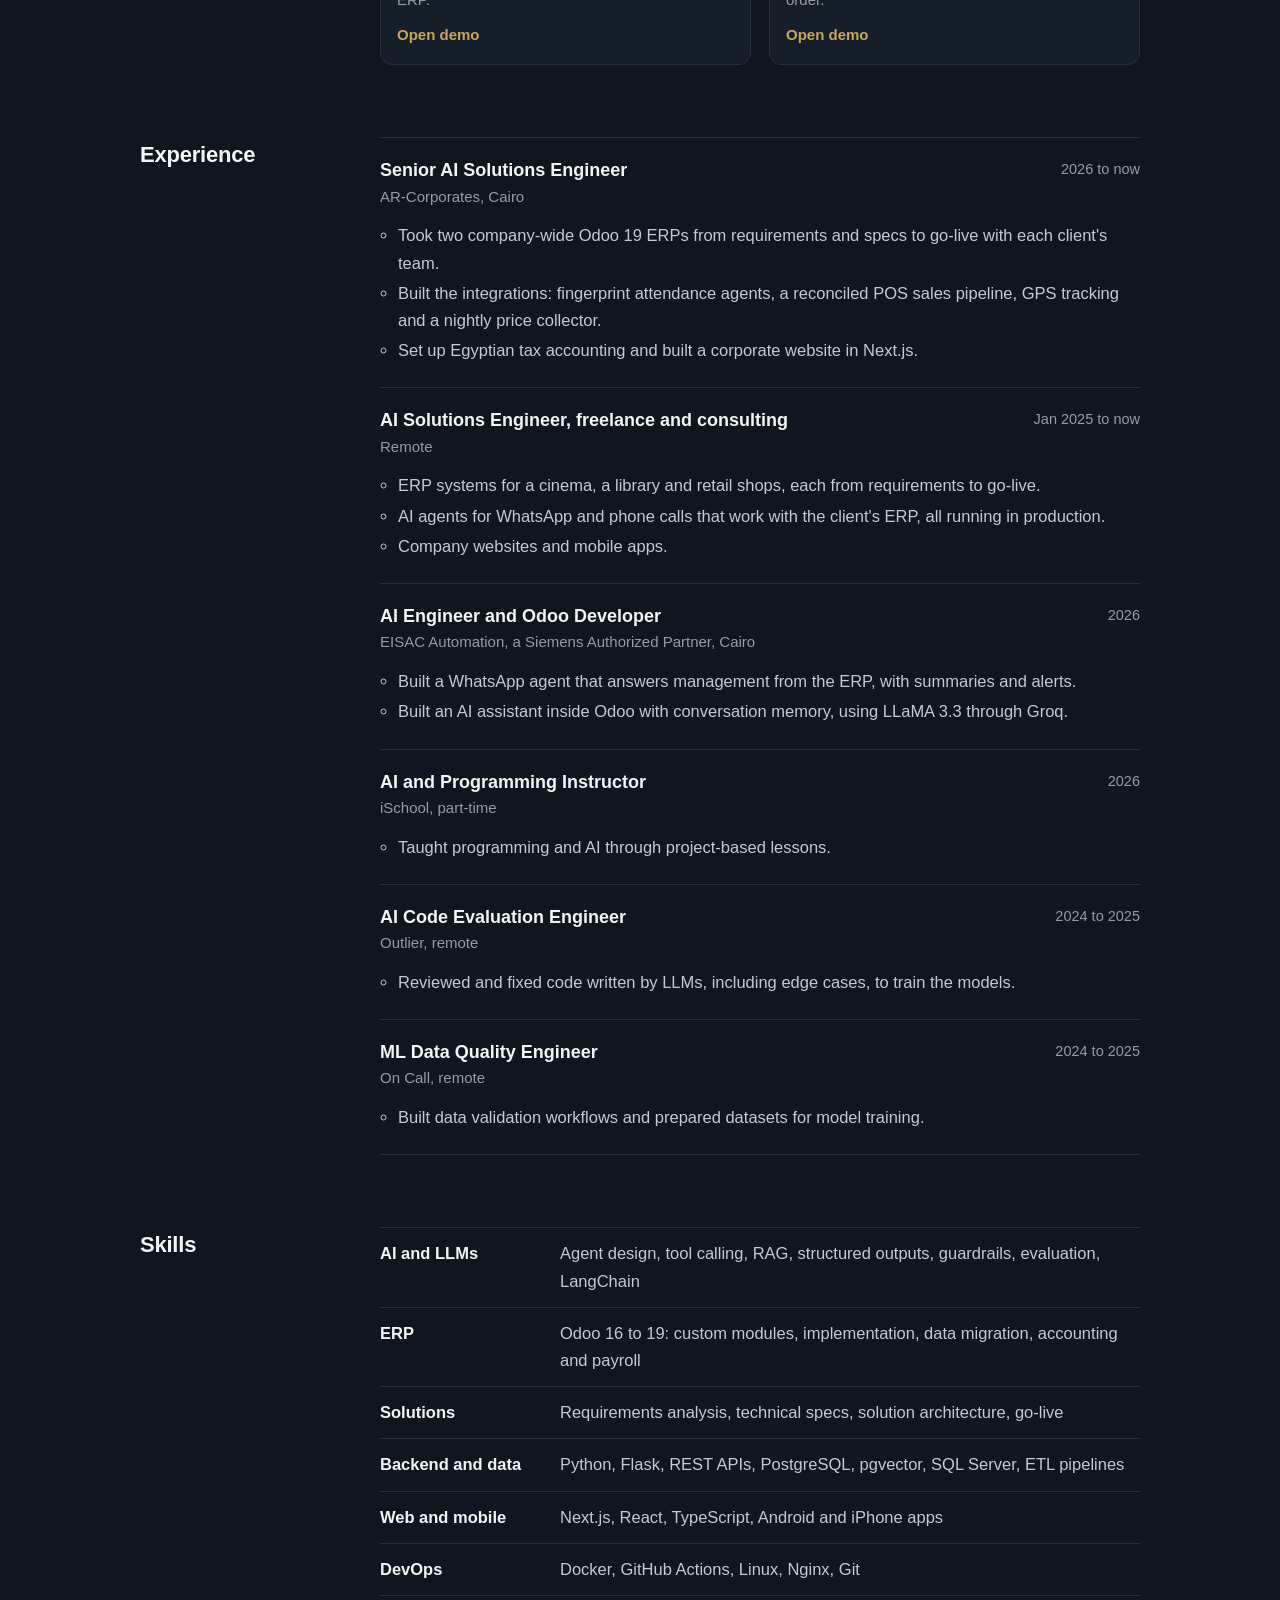
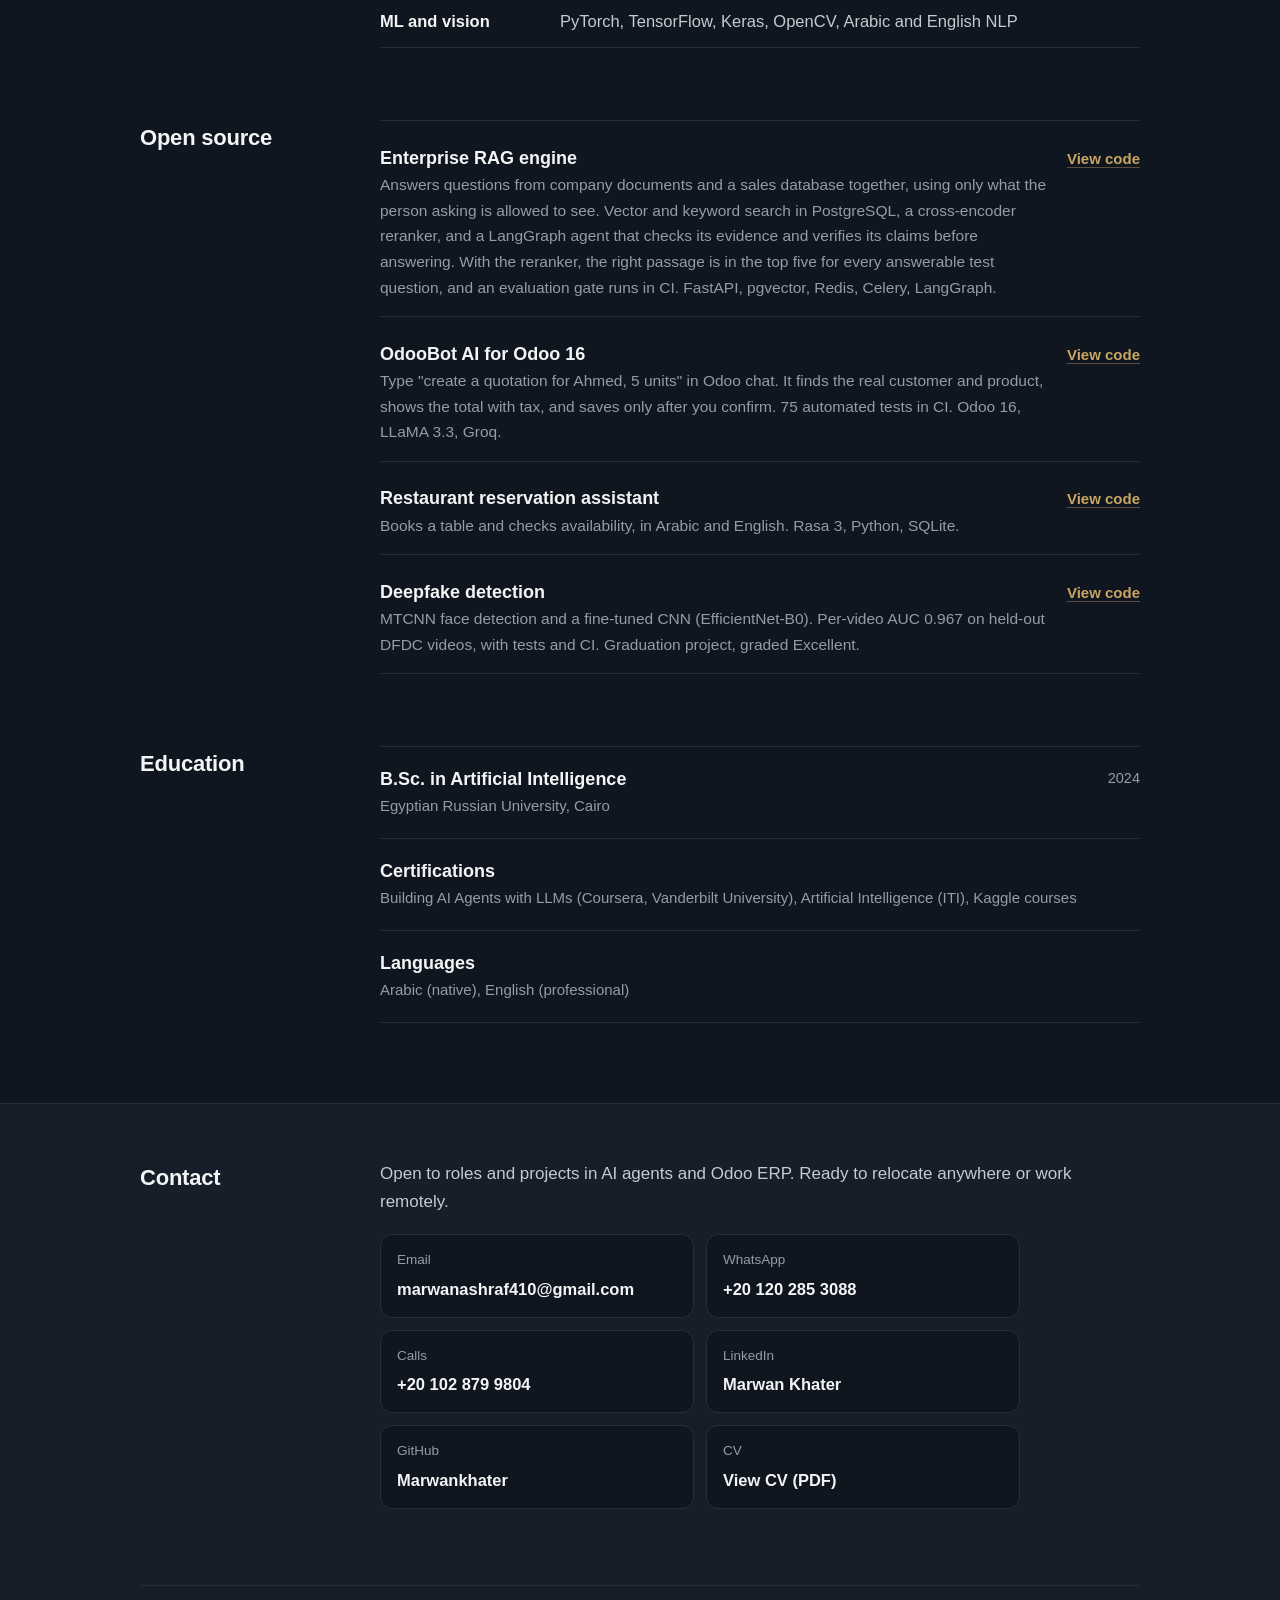
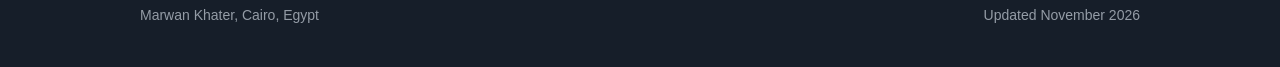
==== commit 5a50d2c4: "Portfolio: all the agents run in production" ====
--- a/index.html
+++ b/index.html
@@ -236,7 +236,7 @@
       </article>
       <article class="case">
         <div class="top"><h3>Ordering, booking and voice agents</h3><span class="meta">Freelance clients</span></div>
-        <p>WhatsApp and phone agents that take orders and bookings and write them into the client's system. One takes real orders at a restaurant.</p>
+        <p>WhatsApp and phone agents that take orders and bookings and write them into the client's system. All of them run in production, including one that takes a restaurant's customer orders.</p>
         <p class="stack">LLMs, voice AI, WhatsApp, ERP integration</p>
       </article>
       <article class="case">
@@ -273,7 +273,7 @@
         <li class="job"><h3>Senior AI Solutions Engineer</h3><span class="when">2026 to now</span><span class="at">AR-Corporates, Cairo</span>
           <ul><li>Took two company-wide Odoo 19 ERPs from requirements and specs to go-live with each client's team.</li><li>Built the integrations: fingerprint attendance agents, a reconciled POS sales pipeline, GPS tracking and a nightly price collector.</li><li>Set up Egyptian tax accounting and built a corporate website in Next.js.</li></ul></li>
         <li class="job"><h3>AI Solutions Engineer, freelance and consulting</h3><span class="when">Jan 2025 to now</span><span class="at">Remote</span>
-          <ul><li>ERP systems for a cinema, a library and retail shops, each from requirements to go-live.</li><li>AI agents for WhatsApp and phone calls that work with the client's ERP. One takes real orders at a restaurant.</li><li>Company websites and mobile apps.</li></ul></li>
+          <ul><li>ERP systems for a cinema, a library and retail shops, each from requirements to go-live.</li><li>AI agents for WhatsApp and phone calls that work with the client's ERP, all running in production.</li><li>Company websites and mobile apps.</li></ul></li>
         <li class="job"><h3>AI Engineer and Odoo Developer</h3><span class="when">2026</span><span class="at">EISAC Automation, a Siemens Authorized Partner, Cairo</span>
           <ul><li>Built a WhatsApp agent that answers management from the ERP, with summaries and alerts.</li><li>Built an AI assistant inside Odoo with conversation memory, using LLaMA 3.3 through Groq.</li></ul></li>
         <li class="job"><h3>AI and Programming Instructor</h3><span class="when">2026</span><span class="at">iSchool, part-time</span>
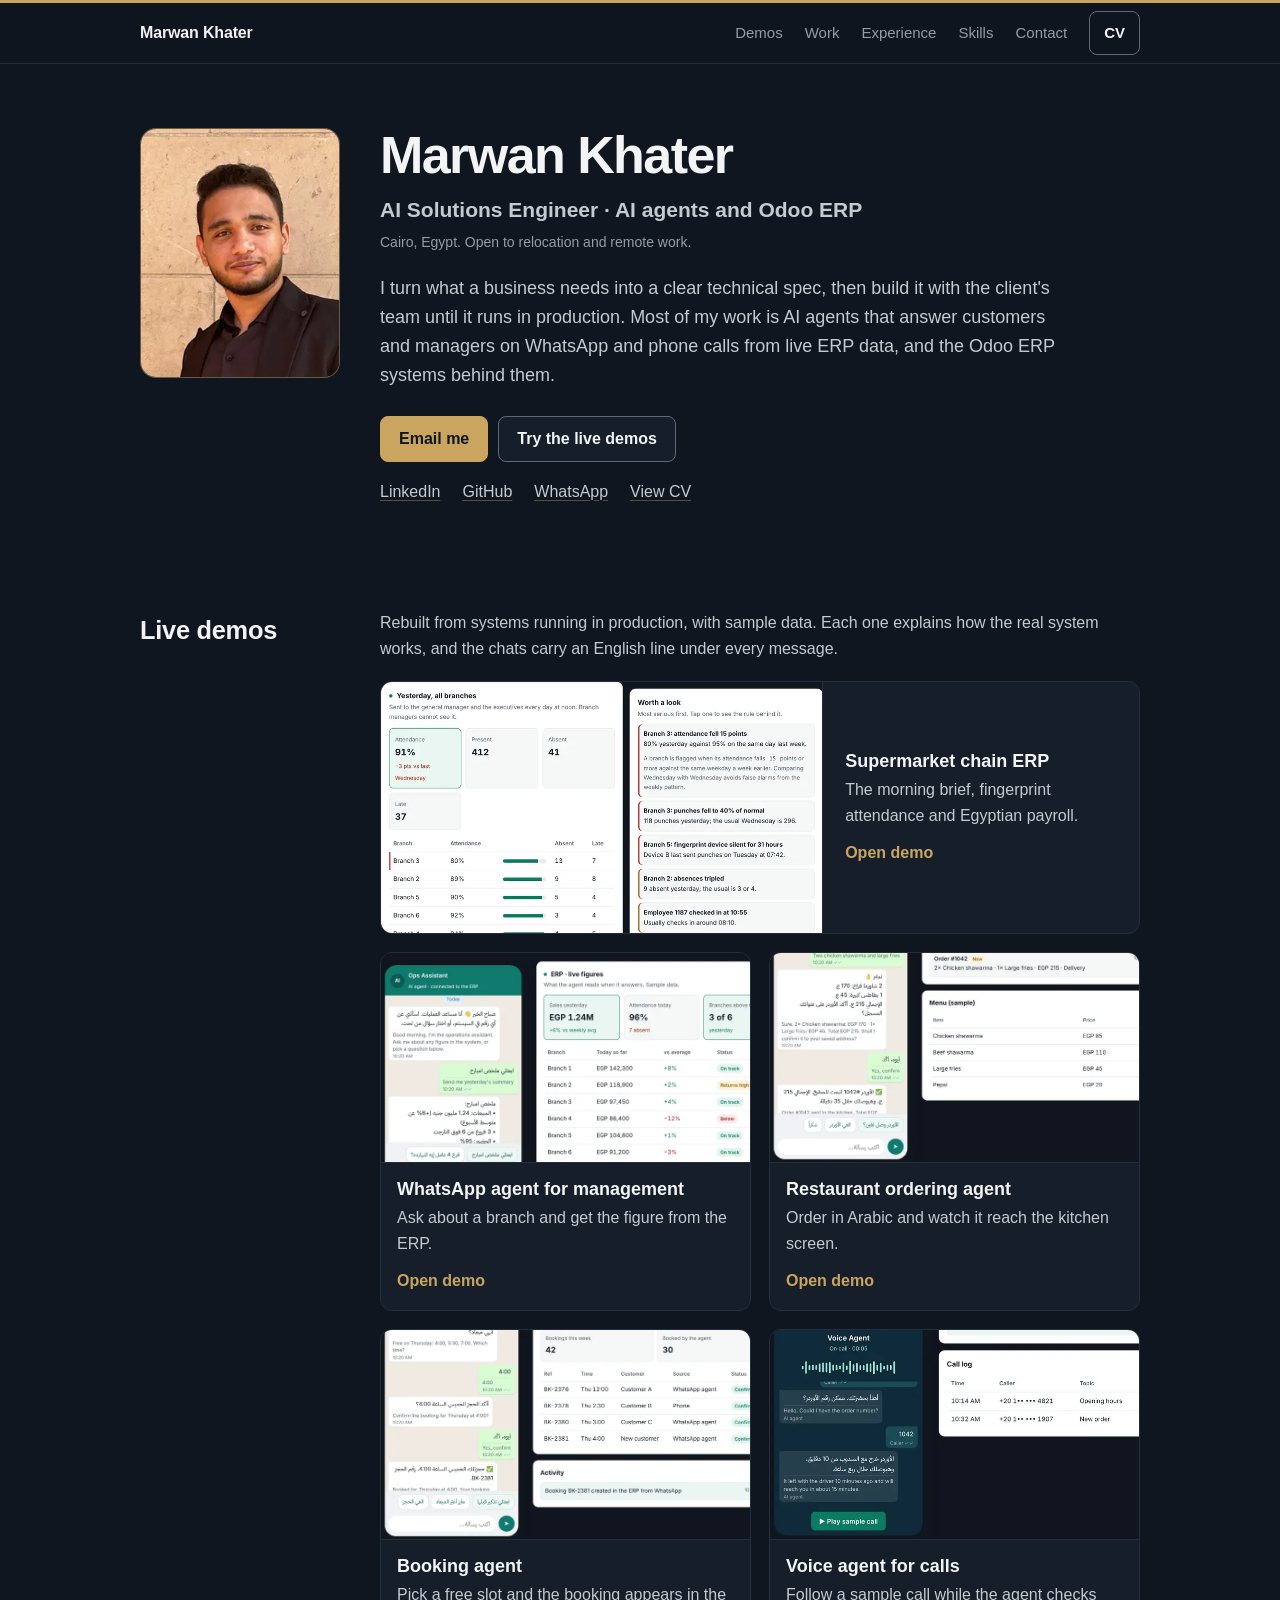
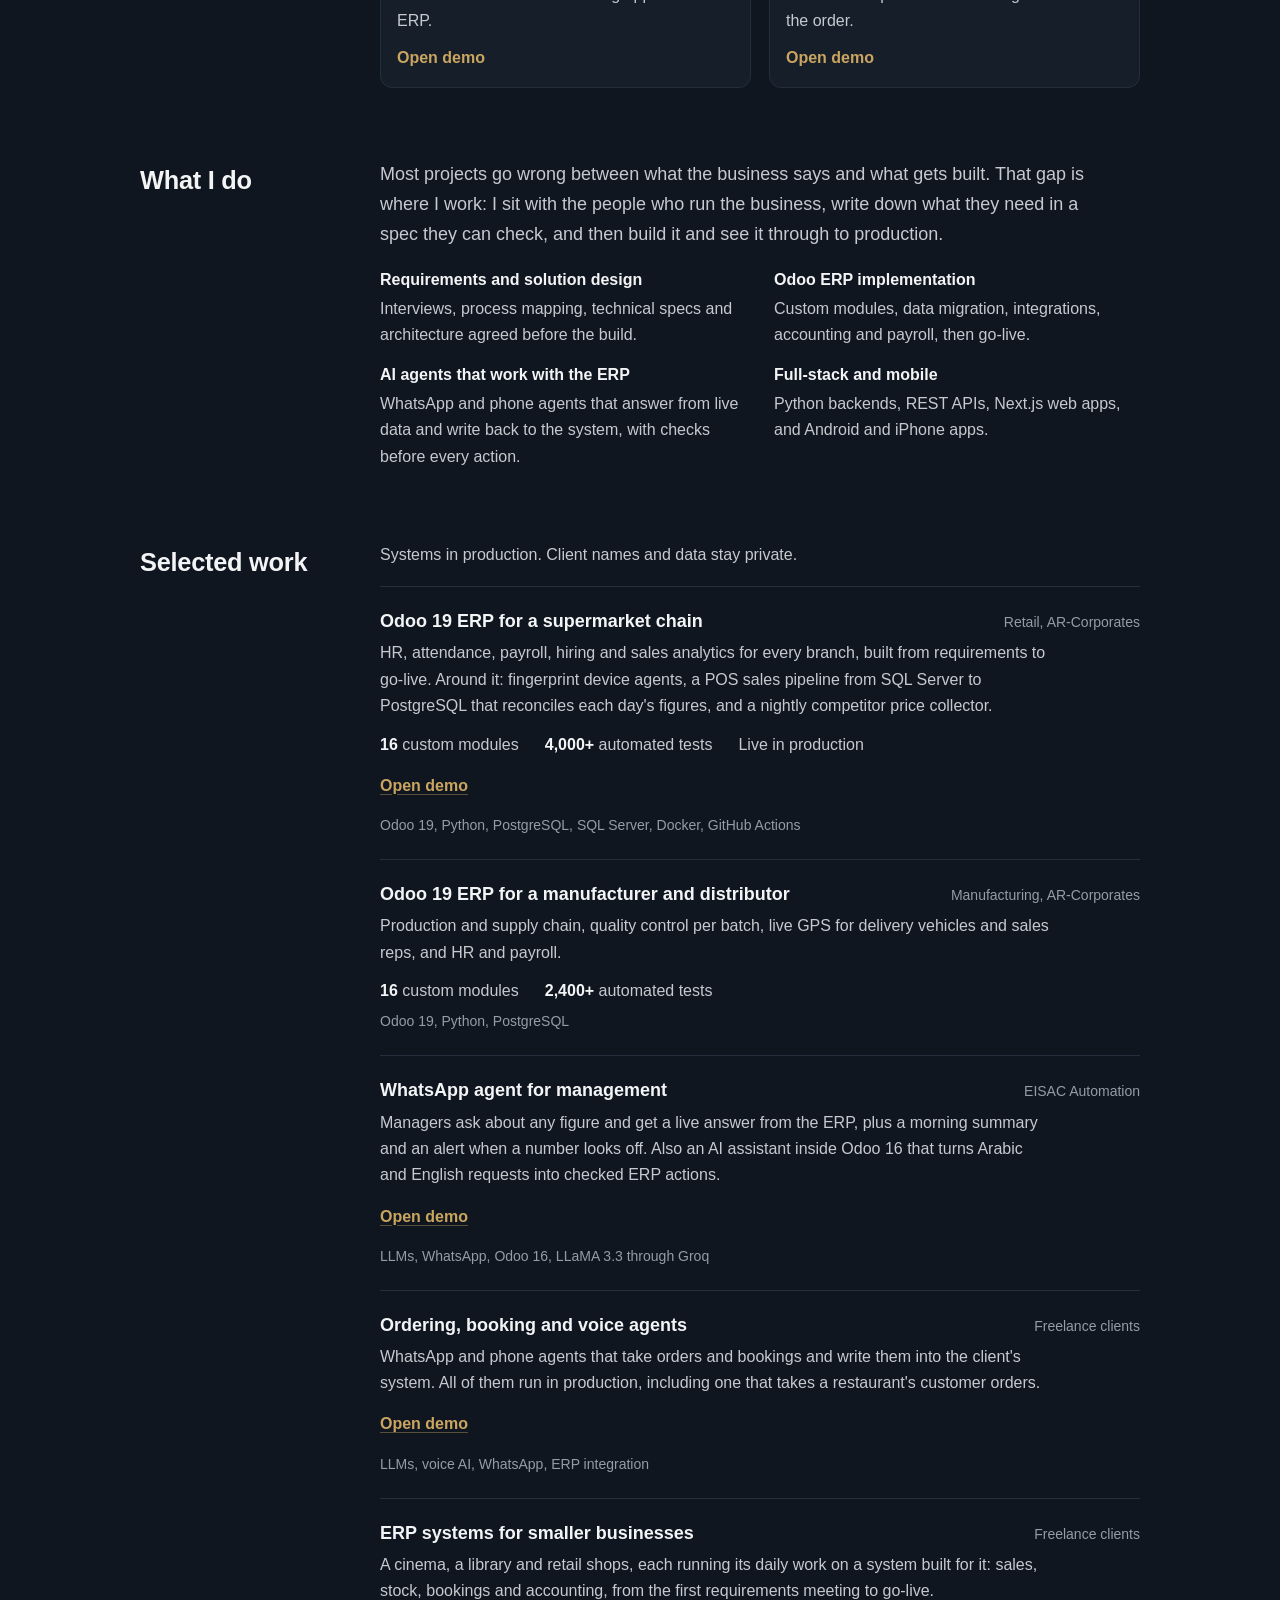
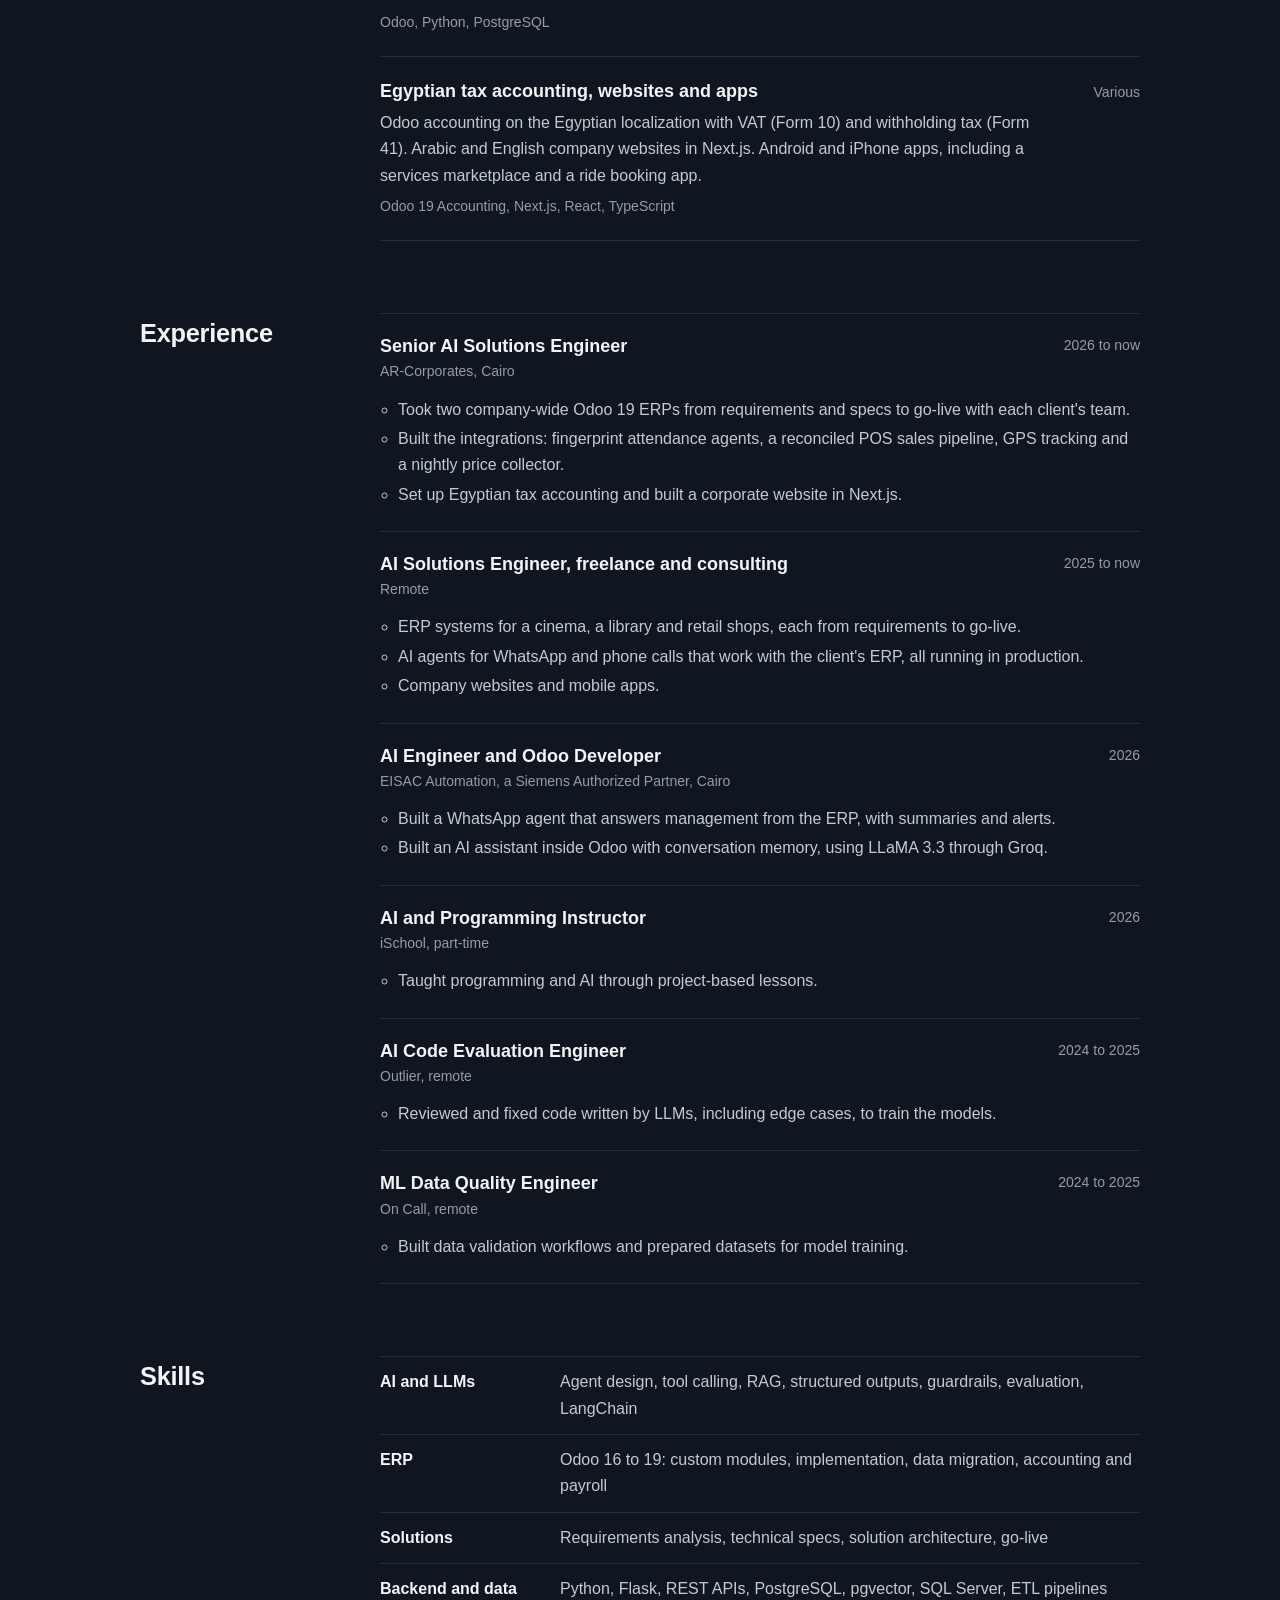
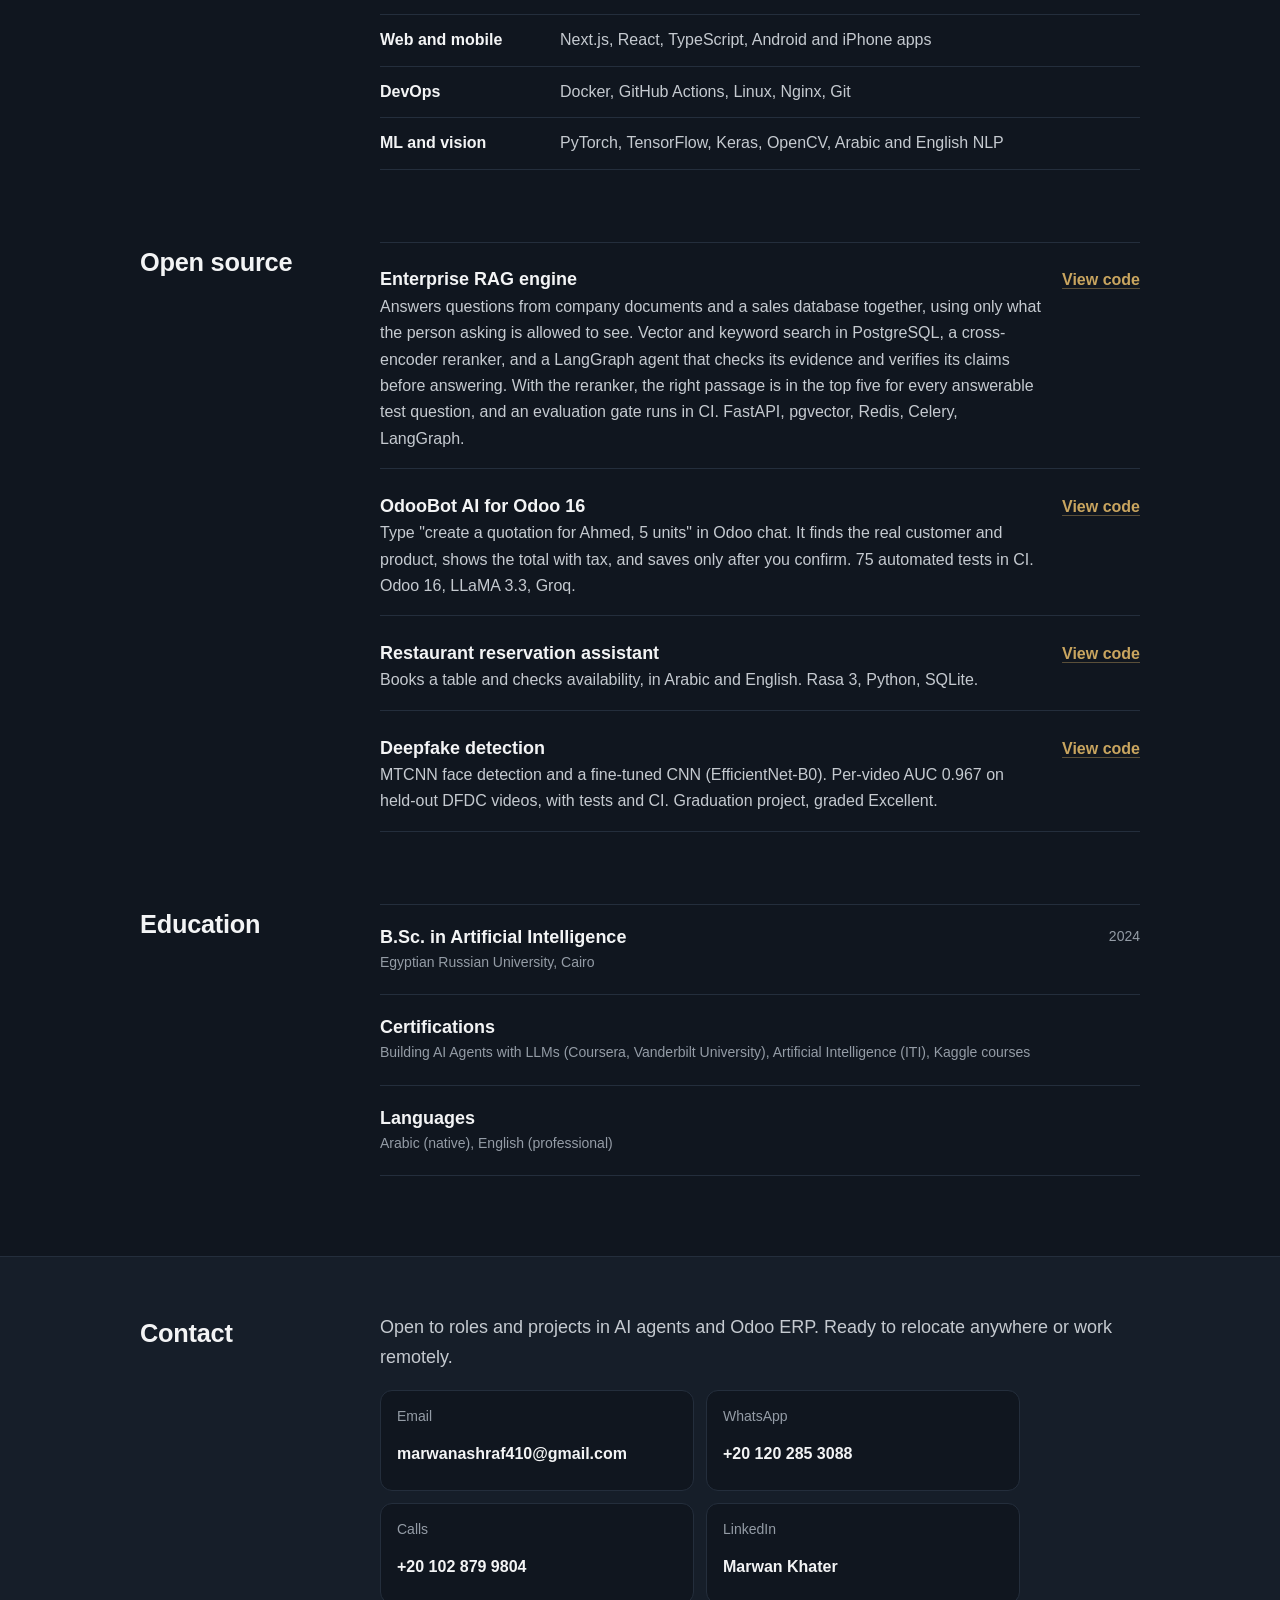
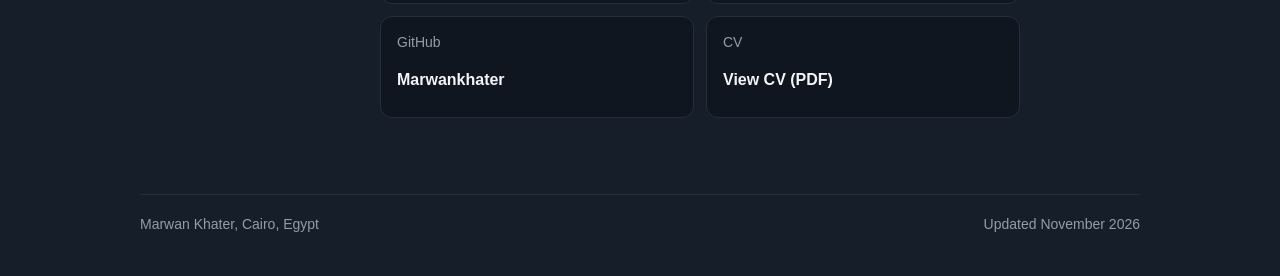
==== commit 05ed2ef3: "Portfolio: demos first, two hero actions, readable 16px text, one type scale, skip link, ERP demo la" ====
--- a/index.html
+++ b/index.html
@@ -16,7 +16,7 @@
 <meta property="og:image:height" content="630">
 <meta name="twitter:card" content="summary_large_image">
 <link rel="icon" href="data:image/svg+xml,%3Csvg xmlns='http://www.w3.org/2000/svg' viewBox='0 0 32 32'%3E%3Crect width='32' height='32' rx='7' fill='%2310161F'/%3E%3Ctext x='16' y='21.5' font-family='Arial,sans-serif' font-size='13' font-weight='700' fill='%23C9A55F' text-anchor='middle'%3EMK%3C/text%3E%3C/svg%3E">
-<script type="application/ld+json">{"@context":"https://schema.org","@type":"Person","@id":"https://marwankhater.github.io/#me","name":"Marwan Khater","alternateName":"مروان خاطر","url":"https://marwankhater.github.io/","image":"https://marwankhater.github.io/assets/img/marwan-440.webp","jobTitle":"Senior AI Solutions Engineer","worksFor":{"@type":"Organization","name":"AR-Corporates"},"address":{"@type":"PostalAddress","addressLocality":"Cairo","addressCountry":"EG"},"email":"mailto:marwanashraf410@gmail.com","alumniOf":{"@type":"CollegeOrUniversity","name":"Egyptian Russian University"},"knowsAbout":["AI agents","Large language models","Requirements analysis","Solution architecture","Odoo","ERP implementation","WhatsApp Business API","Voice AI","Python","PostgreSQL"],"sameAs":["https://www.linkedin.com/in/marwan-khater-811660219/","https://github.com/Marwankhater"]}</script>
+<script type="application/ld+json">{"@context":"https://schema.org","@type":"Person","@id":"https://marwankhater.github.io/#me","name":"Marwan Khater","alternateName":"مروان خاطر","url":"https://marwankhater.github.io/","image":"https://marwankhater.github.io/assets/img/marwan-440.webp","jobTitle":"AI Solutions Engineer","worksFor":{"@type":"Organization","name":"AR-Corporates"},"address":{"@type":"PostalAddress","addressLocality":"Cairo","addressCountry":"EG"},"email":"mailto:marwanashraf410@gmail.com","alumniOf":{"@type":"CollegeOrUniversity","name":"Egyptian Russian University"},"knowsAbout":["AI agents","Large language models","Requirements analysis","Solution architecture","Odoo","ERP implementation","WhatsApp Business API","Voice AI","Python","PostgreSQL"],"sameAs":["https://www.linkedin.com/in/marwan-khater-811660219/","https://github.com/Marwankhater"]}</script>
 <style>
   /* A recruiter-first page: name, title, summary and contact on the first screen, then proof, work with real screenshots,
      experience with dates, skills, open source, education. Deep blue-slate with one gold accent. System fonts. */
@@ -28,7 +28,7 @@
   }
   * { box-sizing: border-box; }
   html { scroll-behavior: smooth; -webkit-text-size-adjust: 100%; }
-  body { margin: 0; border-top: 3px solid var(--gold); background: var(--bg); color: var(--body); font: 400 16.5px/1.65 var(--sans); -webkit-font-smoothing: antialiased; }
+  body { margin: 0; border-top: 3px solid var(--gold); background: var(--bg); color: var(--body); font: 400 16px/1.65 var(--sans); -webkit-font-smoothing: antialiased; }
   h1, h2, h3, b, strong { color: var(--ink); }
   a { color: var(--gold); text-decoration: underline; text-decoration-color: color-mix(in srgb, var(--gold) 40%, transparent); text-underline-offset: 3px; }
   a:hover { text-decoration-color: currentColor; }
@@ -44,7 +44,7 @@
   .bar nav a { color: var(--muted); text-decoration: none; display: inline-flex; align-items: center; min-height: 44px; }
   .bar .me { display: inline-flex; align-items: center; min-height: 44px; }
   .bar nav a:hover { color: var(--ink); }
-  .bar nav a.cv { color: var(--gold); font-weight: 600; border: 1px solid color-mix(in srgb, var(--gold) 55%, transparent); border-radius: 8px; padding: 0 14px; }
+  .bar nav a.cv { color: var(--ink); font-weight: 600; border: 1px solid #5E6876; border-radius: 8px; padding: 0 14px; }
   .bar nav a.cv:hover { border-color: var(--gold); }
 
   /* intro */
@@ -52,15 +52,19 @@
   .intro .face { grid-row: 1 / span 2; }
   .intro .links { grid-column: 2; }
   .face { display: block; width: 200px; height: 250px; object-fit: cover; border-radius: 16px; border: 1px solid color-mix(in srgb, var(--gold) 45%, transparent); background: var(--raise); }
-  h1 { margin: 0; font-size: clamp(36px, 5vw, 52px); line-height: 1.05; letter-spacing: -.03em; font-weight: 750; }
-  .role { margin: 10px 0 0; font-size: 21px; font-weight: 650; color: var(--gold); }
-  .where { margin: 4px 0 0; font-size: 15px; color: var(--muted); }
+  h1 { margin: 0; font-size: clamp(36px, 5vw, 52px); line-height: 1.05; letter-spacing: -.03em; font-weight: 700; }
+  .role { margin: 10px 0 0; font-size: 21px; font-weight: 600; color: var(--body); }
+  .nw { white-space: nowrap; }
+  .where { margin: 4px 0 0; font-size: 14px; color: var(--muted); }
   .summary { margin: 20px 0 0; font-size: 18px; line-height: 1.6; color: var(--body); max-width: 38em; }
-  .links { display: flex; flex-wrap: wrap; gap: 10px; margin-top: 26px; }
-  .btn { display: inline-flex; align-items: center; justify-content: center; gap: 8px; min-height: 44px; padding: 9px 18px; border-radius: 8px; border: 1px solid var(--rule); color: var(--ink); font-weight: 600; font-size: 15.5px; text-decoration: none; background: transparent; }
+  .links { margin-top: 26px; }
+  .actions { display: flex; flex-wrap: wrap; gap: 10px; }
+  .elsewhere { display: flex; flex-wrap: wrap; gap: 0 22px; margin: 8px 0 0; font-size: 16px; }
+  .elsewhere a { color: var(--body); display: inline-flex; align-items: center; min-height: 44px; }
+  .elsewhere a:hover { color: var(--ink); }
+  .btn { display: inline-flex; align-items: center; justify-content: center; gap: 8px; min-height: 44px; padding: 9px 18px; border-radius: 8px; border: 1px solid #5E6876; color: var(--ink); font-weight: 600; font-size: 16px; text-decoration: none; background: var(--raise); }
   .btn:hover { border-color: var(--gold); }
   .btn.main { background: var(--gold); border-color: var(--gold); color: var(--on-gold); }
-  .btn.demo { border-color: var(--gold); color: var(--gold-hi); }
   .btn.main:hover { background: var(--gold-hi); border-color: var(--gold-hi); }
   .btn svg { width: 17px; height: 17px; flex: none; }
 
@@ -68,26 +72,29 @@
   /* sections */
   .sec { padding: 72px 0 0; }
   .sec > .wrap { display: grid; grid-template-columns: 200px minmax(0, 1fr); gap: 40px; }
-  h2 { margin: 0; font-size: 22px; letter-spacing: -.01em; font-weight: 700; }
+  h2 { margin: 0; font-size: clamp(22px, 1.2vw + 10px, 26px); letter-spacing: -.01em; font-weight: 700; }
   .body { min-width: 0; }
-  .lede { margin: 0 0 18px; color: var(--muted); }
-  h3 { margin: 0; font-size: 18px; line-height: 1.35; font-weight: 650; }
-  .meta { font-size: 14.5px; color: var(--muted); }
+  .lede { margin: 0 0 18px; color: var(--body); font-size: 16px; }
+  h3 { margin: 0; font-size: 18px; line-height: 1.35; font-weight: 600; }
+  .meta { font-size: 14px; color: var(--muted); }
 
   /* about */
-  .about p { margin: 0 0 14px; font-size: 17px; max-width: 40em; }
+  .about p { margin: 0 0 14px; font-size: 18px; max-width: 40em; }
   .points { list-style: none; margin: 18px 0 0; padding: 0; display: grid; grid-template-columns: 1fr 1fr; gap: 14px 28px; }
-  .points b { display: block; font-size: 16.5px; }
-  .points span { display: block; margin-top: 2px; font-size: 15.5px; color: var(--muted); }
+  .points b { display: block; font-size: 16px; }
+  .points span { display: block; margin-top: 2px; font-size: 16px; color: var(--body); }
 
   /* work */
   .case { padding: 22px 0; border-top: 1px solid var(--rule); }
   .case:last-child { border-bottom: 1px solid var(--rule); }
   .case .top { display: flex; justify-content: space-between; align-items: baseline; gap: 4px 20px; flex-wrap: wrap; }
   .case p { margin: 6px 0 0; max-width: 42em; }
-  .nums { display: flex; flex-wrap: wrap; gap: 6px 26px; margin: 12px 0 0; padding: 0; list-style: none; font-size: 15px; }
+  .nums { display: flex; flex-wrap: wrap; gap: 6px 26px; margin: 12px 0 0; padding: 0; list-style: none; font-size: 16px; }
   .nums b { font-variant-numeric: tabular-nums; }
   .stack { margin: 8px 0 0; font-size: 14px; color: var(--muted); }
+  .stack a { display: inline-flex; align-items: center; min-height: 44px; font-size: 16px; font-weight: 600; }
+  .skip { position: absolute; left: -9999px; }
+  .skip:focus { left: 20px; top: 8px; z-index: 20; background: var(--bg); padding: 10px 14px; border-radius: 8px; }
 
   /* demos with real screenshots */
   .cards { display: grid; grid-template-columns: 1fr 1fr; gap: 18px; }
@@ -100,40 +107,40 @@
   .shot { background: var(--shot); border-bottom: 1px solid var(--rule); aspect-ratio: 880 / 500; overflow: hidden; }
   .shot img { width: 100%; height: 100%; object-fit: cover; object-position: top left; }
   .card .txt { padding: 14px 16px 16px; }
-  .card h3 { font-size: 16.5px; }
-  .card p { margin: 4px 0 0; font-size: 15px; color: var(--muted); }
-  .card i { display: inline-block; margin-top: 10px; font-style: normal; font-weight: 600; font-size: 15px; color: var(--gold); }
+  .card h3 { font-size: 18px; }
+  .card p { margin: 4px 0 0; font-size: 16px; color: var(--body); }
+  .card i { display: inline-block; margin-top: 10px; font-style: normal; font-weight: 600; font-size: 16px; color: var(--gold); }
 
   /* experience */
   .jobs { list-style: none; margin: 0; padding: 0; }
   .job { padding: 20px 0; border-top: 1px solid var(--rule); display: grid; grid-template-columns: minmax(0, 1fr) auto; gap: 2px 20px; }
   .job:last-child { border-bottom: 1px solid var(--rule); }
-  .job .when { font-size: 14.5px; color: var(--muted); white-space: nowrap; font-variant-numeric: tabular-nums; }
-  .job .at { grid-column: 1 / -1; font-size: 15px; color: var(--muted); }
+  .job .when { font-size: 14px; color: var(--muted); white-space: nowrap; font-variant-numeric: tabular-nums; }
+  .job .at { grid-column: 1 / -1; font-size: 14px; color: var(--muted); }
   .job ul { grid-column: 1 / -1; margin: 8px 0 0; padding-inline-start: 18px; }
   .job li { margin: 3px 0; }
 
   /* skills */
   dl.skills { margin: 0; display: grid; grid-template-columns: 180px minmax(0, 1fr); border-top: 1px solid var(--rule); }
   dl.skills dt, dl.skills dd { margin: 0; padding: 12px 0; border-bottom: 1px solid var(--rule); }
-  dl.skills dt { font-weight: 650; color: var(--ink); }
+  dl.skills dt { font-weight: 600; color: var(--ink); }
 
   /* open source */
   .repos { list-style: none; margin: 0; padding: 0; }
   .repos li { padding: 16px 0; border-top: 1px solid var(--rule); display: flex; justify-content: space-between; align-items: baseline; gap: 4px 20px; flex-wrap: wrap; }
   .repos li:last-child { border-bottom: 1px solid var(--rule); }
   .repos li > div { flex: 1 1 420px; min-width: 0; }
-  .repos p { margin: 2px 0 0; font-size: 15.5px; color: var(--muted); }
-  .repos a.go { font-weight: 600; font-size: 15px; white-space: nowrap; display: inline-flex; align-items: center; min-height: 44px; }
+  .repos p { margin: 2px 0 0; font-size: 16px; color: var(--body); }
+  .repos a.go { font-weight: 600; font-size: 16px; white-space: nowrap; display: inline-flex; align-items: center; min-height: 44px; }
 
   /* contact */
   .contact { margin-top: 80px; background: var(--raise); border-top: 1px solid var(--rule); padding: 56px 0 40px; }
   .contact .wrap { display: grid; grid-template-columns: 200px minmax(0, 1fr); gap: 40px; }
-  .contact .lead-in { margin: 0 0 18px; font-size: 17px; }
+  .contact .lead-in { margin: 0 0 18px; font-size: 18px; }
   .reach { list-style: none; margin: 0; padding: 0; display: grid; grid-template-columns: repeat(2, minmax(0, 1fr)); gap: 12px; max-width: 640px; }
   .reach li { border: 1px solid var(--rule); border-radius: 12px; padding: 14px 16px; background: var(--bg); min-width: 0; }
-  .reach span { display: block; font-size: 13.5px; color: var(--muted); margin-bottom: 4px; }
-  .reach a { display: block; font-weight: 600; color: var(--ink); text-decoration: none; overflow-wrap: break-word; }
+  .reach span { display: block; font-size: 14px; color: var(--muted); margin-bottom: 4px; }
+  .reach a { display: flex; align-items: center; min-height: 44px; font-weight: 600; color: var(--ink); text-decoration: none; overflow-wrap: break-word; }
   .reach a:hover { color: var(--gold); }
   .reach li:hover { border-color: color-mix(in srgb, var(--gold) 55%, transparent); }
   .contact .fine { grid-column: 1 / -1; margin-top: 36px; padding-top: 18px; border-top: 1px solid var(--rule); font-size: 14px; color: var(--muted); display: flex; justify-content: space-between; flex-wrap: wrap; gap: 8px; }
@@ -151,10 +158,10 @@
     .bar nav { gap: 16px; }
     .bar nav a.hide-s { display: none; }
     .intro { grid-template-columns: 1fr; gap: 20px; padding-block: 32px 32px; }
-    .intro .face { width: 120px; height: 150px; border-radius: 12px; }
+    .intro .face { width: 96px; height: 120px; border-radius: 12px; }
     .summary { font-size: 17px; }
-    .links .btn { flex: 1 1 140px; }
-    .links .btn.main, .links .btn.demo { flex-basis: 100%; }
+    .actions .btn { flex: 1 1 100%; }
+    .role { font-size: 18px; }
     .sec > .wrap, .contact .wrap { grid-template-columns: 1fr; gap: 16px; }
     .points { grid-template-columns: 1fr; }
     .reach { grid-template-columns: 1fr; }
@@ -169,35 +176,49 @@
   }
   @media print {
     :root { --bg: #fff; --raise: #fff; --ink: #111C27; --body: #2E3D4A; --muted: #5B6873; --rule: #DDE3E8; --gold: #7A5A1E; color-scheme: light; }
-    body { border-top: 0; } .bar { position: static; } .links, .cards { display: none; }
+    body { border-top: 0; } .bar { position: static; } .links, .cards, .skip { display: none; }
   }
   @media (prefers-reduced-motion: reduce) { html { scroll-behavior: auto; } .card { transition: none; } }
 </style>
 </head>
 <body>
+<a class="skip" href="#main">Skip to content</a>
 <header class="bar"><div class="wrap">
   <a class="me" href="./">Marwan Khater</a>
-  <nav aria-label="Sections"><a href="#work">Work</a><a href="#experience" class="hide-xs">Experience</a><a href="#skills" class="hide-s">Skills</a><a href="#contact" class="hide-s">Contact</a><a class="cv" href="assets/Marwan_Khater_CV.pdf" target="_blank" rel="noopener">CV</a></nav>
+  <nav aria-label="Sections"><a href="#demos">Demos</a><a href="#work" class="hide-xs">Work</a><a href="#experience" class="hide-s">Experience</a><a href="#skills" class="hide-s">Skills</a><a href="#contact" class="hide-s">Contact</a><a class="cv" href="assets/Marwan_Khater_CV.pdf" target="_blank" rel="noopener">CV</a></nav>
 </div></header>
 
-<main>
+<main id="main">
   <section class="wrap intro" aria-labelledby="h-name">
-    <img class="face" src="assets/img/marwan-440.webp" srcset="assets/img/marwan-260.webp 260w, assets/img/marwan-440.webp 440w" sizes="(max-width: 640px) 120px, (max-width: 860px) 160px, 200px" width="200" height="250" fetchpriority="high" decoding="async" alt="Marwan Khater">
+    <img class="face" src="assets/img/marwan-440.webp" srcset="assets/img/marwan-260.webp 260w, assets/img/marwan-440.webp 440w" sizes="(max-width: 640px) 96px, (max-width: 860px) 160px, 200px" width="200" height="250" fetchpriority="high" decoding="async" alt="Marwan Khater">
     <div>
       <h1 id="h-name">Marwan Khater</h1>
-      <p class="role">AI Solutions Engineer · AI Agents &amp; Odoo ERP</p>
+      <p class="role">AI Solutions Engineer · <span class="nw">AI agents and Odoo ERP</span></p>
       <p class="where">Cairo, Egypt. Open to relocation and remote work.</p>
       <p class="summary">I turn what a business needs into a clear technical spec, then build it with the client's team until it runs in production. Most of my work is AI agents that answer customers and managers on WhatsApp and phone calls from live ERP data, and the Odoo ERP systems behind them.</p>
     </div>
     <div class="links">
-        <a class="btn main" href="mailto:marwanashraf410@gmail.com">Email me</a>
-        <a class="btn demo" href="#demos">Try the live demos</a>
-        <a class="btn" href="https://www.linkedin.com/in/marwan-khater-811660219/" rel="noopener">LinkedIn</a>
-        <a class="btn" href="https://github.com/Marwankhater" rel="noopener">GitHub</a>
-        <a class="btn" href="https://wa.me/201202853088?text=Hi%20Marwan%2C%20I%20saw%20your%20portfolio%20and%20would%20like%20to%20talk." rel="noopener">WhatsApp</a>
-        <a class="btn" href="assets/Marwan_Khater_CV.pdf" target="_blank" rel="noopener">View CV</a>
+        <div class="actions">
+          <a class="btn main" href="mailto:marwanashraf410@gmail.com">Email me</a>
+          <a class="btn" href="#demos">Try the live demos</a>
+        </div>
+        <p class="elsewhere"><a href="https://www.linkedin.com/in/marwan-khater-811660219/" rel="noopener">LinkedIn</a><a href="https://github.com/Marwankhater" rel="noopener">GitHub</a><a href="https://wa.me/201202853088?text=Hi%20Marwan%2C%20I%20saw%20your%20portfolio%20and%20would%20like%20to%20talk." rel="noopener">WhatsApp</a><a href="assets/Marwan_Khater_CV.pdf" target="_blank" rel="noopener">View CV</a></p>
       </div>
   </section>
+
+  <section class="sec" id="demos" aria-labelledby="h-demos"><div class="wrap">
+    <h2 id="h-demos">Live demos</h2>
+    <div class="body">
+      <p class="lede">Rebuilt from systems running in production, with sample data. Each one explains how the real system works, and the chats carry an English line under every message.</p>
+      <div class="cards">
+        <a class="card wide" href="demos/supermarket-erp/"><div class="shot"><img src="assets/img/erp.webp" width="880" height="500" loading="lazy" decoding="async" alt="The general manager's morning brief: attendance by branch and the alerts behind it"></div><div class="txt"><h3>Supermarket chain ERP</h3><p>The morning brief, fingerprint attendance and Egyptian payroll.</p><i>Open demo</i></div></a>
+        <a class="card" href="demos/management-agent/"><div class="shot"><img src="assets/img/mgmt.webp" width="880" height="500" loading="lazy" decoding="async" alt="WhatsApp chat with the management agent next to live ERP figures by branch"></div><div class="txt"><h3>WhatsApp agent for management</h3><p>Ask about a branch and get the figure from the ERP.</p><i>Open demo</i></div></a>
+        <a class="card" href="demos/restaurant-agent/"><div class="shot"><img src="assets/img/restaurant.webp" width="880" height="500" loading="lazy" decoding="async" alt="A customer orders in Arabic on WhatsApp and the order appears on the kitchen screen"></div><div class="txt"><h3>Restaurant ordering agent</h3><p>Order in Arabic and watch it reach the kitchen screen.</p><i>Open demo</i></div></a>
+        <a class="card" href="demos/booking-agent/"><div class="shot"><img src="assets/img/booking.webp" width="880" height="500" loading="lazy" decoding="async" alt="A booking made on WhatsApp appears in the ERP schedule"></div><div class="txt"><h3>Booking agent</h3><p>Pick a free slot and the booking appears in the ERP.</p><i>Open demo</i></div></a>
+        <a class="card" href="demos/voice-agent/"><div class="shot"><img src="assets/img/voice.webp" width="880" height="500" loading="lazy" decoding="async" alt="A voice agent on a customer call while it looks up the order"></div><div class="txt"><h3>Voice agent for calls</h3><p>Follow a sample call while the agent checks the order.</p><i>Open demo</i></div></a>
+      </div>
+    </div>
+  </div></section>
 
   <section class="sec" id="about" aria-labelledby="h-about"><div class="wrap">
     <h2 id="h-about">What I do</h2>
@@ -220,7 +241,7 @@
         <div class="top"><h3>Odoo 19 ERP for a supermarket chain</h3><span class="meta">Retail, AR-Corporates</span></div>
         <p>HR, attendance, payroll, hiring and sales analytics for every branch, built from requirements to go-live. Around it: fingerprint device agents, a POS sales pipeline from SQL Server to PostgreSQL that reconciles each day's figures, and a nightly competitor price collector.</p>
         <ul class="nums"><li><b>16</b> custom modules</li><li><b>4,000+</b> automated tests</li><li>Live in production</li></ul>
-        <p class="stack"><a href="demos/supermarket-erp/">Try the demo with sample data</a></p>
+        <p class="stack"><a href="demos/supermarket-erp/">Open demo</a></p>
         <p class="stack">Odoo 19, Python, PostgreSQL, SQL Server, Docker, GitHub Actions</p>
       </article>
       <article class="case">
@@ -232,11 +253,13 @@
       <article class="case">
         <div class="top"><h3>WhatsApp agent for management</h3><span class="meta">EISAC Automation</span></div>
         <p>Managers ask about any figure and get a live answer from the ERP, plus a morning summary and an alert when a number looks off. Also an AI assistant inside Odoo 16 that turns Arabic and English requests into checked ERP actions.</p>
+        <p class="stack"><a href="demos/management-agent/">Open demo</a></p>
         <p class="stack">LLMs, WhatsApp, Odoo 16, LLaMA 3.3 through Groq</p>
       </article>
       <article class="case">
         <div class="top"><h3>Ordering, booking and voice agents</h3><span class="meta">Freelance clients</span></div>
         <p>WhatsApp and phone agents that take orders and bookings and write them into the client's system. All of them run in production, including one that takes a restaurant's customer orders.</p>
+        <p class="stack"><a href="demos/restaurant-agent/">Open demo</a></p>
         <p class="stack">LLMs, voice AI, WhatsApp, ERP integration</p>
       </article>
       <article class="case">
@@ -252,27 +275,13 @@
     </div>
   </div></section>
 
-  <section class="sec" id="demos" aria-labelledby="h-demos"><div class="wrap">
-    <h2 id="h-demos">Live demos</h2>
-    <div class="body">
-      <p class="lede">Rebuilt from systems running in production, with sample data. Each one explains how the real system works, and the chats carry an English line under every message.</p>
-      <div class="cards">
-        <a class="card wide" href="demos/supermarket-erp/"><div class="shot"><img src="assets/img/erp.webp" width="880" height="500" loading="lazy" decoding="async" alt="The general manager's morning brief: attendance by branch and the alerts behind it"></div><div class="txt"><h3>Supermarket chain ERP</h3><p>The morning brief, fingerprint attendance and Egyptian payroll.</p><i>Open demo</i></div></a>
-        <a class="card" href="demos/management-agent/"><div class="shot"><img src="assets/img/mgmt.webp" width="880" height="500" loading="lazy" decoding="async" alt="WhatsApp chat with the management agent next to live ERP figures by branch"></div><div class="txt"><h3>WhatsApp agent for management</h3><p>Ask about a branch and get the figure from the ERP.</p><i>Open demo</i></div></a>
-        <a class="card" href="demos/restaurant-agent/"><div class="shot"><img src="assets/img/restaurant.webp" width="880" height="500" loading="lazy" decoding="async" alt="A customer orders in Arabic on WhatsApp and the order appears on the kitchen screen"></div><div class="txt"><h3>Restaurant ordering agent</h3><p>Order in Arabic and watch it reach the kitchen screen.</p><i>Open demo</i></div></a>
-        <a class="card" href="demos/booking-agent/"><div class="shot"><img src="assets/img/booking.webp" width="880" height="500" loading="lazy" decoding="async" alt="A booking made on WhatsApp appears in the ERP schedule"></div><div class="txt"><h3>Booking agent</h3><p>Pick a free slot and the booking appears in the ERP.</p><i>Open demo</i></div></a>
-        <a class="card" href="demos/voice-agent/"><div class="shot"><img src="assets/img/voice.webp" width="880" height="500" loading="lazy" decoding="async" alt="A voice agent on a customer call while it looks up the order"></div><div class="txt"><h3>Voice agent for calls</h3><p>Follow a sample call while the agent checks the order.</p><i>Open demo</i></div></a>
-      </div>
-    </div>
-  </div></section>
-
   <section class="sec" id="experience" aria-labelledby="h-exp"><div class="wrap">
     <h2 id="h-exp">Experience</h2>
     <div class="body">
       <ul class="jobs">
         <li class="job"><h3>Senior AI Solutions Engineer</h3><span class="when">2026 to now</span><span class="at">AR-Corporates, Cairo</span>
           <ul><li>Took two company-wide Odoo 19 ERPs from requirements and specs to go-live with each client's team.</li><li>Built the integrations: fingerprint attendance agents, a reconciled POS sales pipeline, GPS tracking and a nightly price collector.</li><li>Set up Egyptian tax accounting and built a corporate website in Next.js.</li></ul></li>
-        <li class="job"><h3>AI Solutions Engineer, freelance and consulting</h3><span class="when">Jan 2025 to now</span><span class="at">Remote</span>
+        <li class="job"><h3>AI Solutions Engineer, freelance and consulting</h3><span class="when">2025 to now</span><span class="at">Remote</span>
           <ul><li>ERP systems for a cinema, a library and retail shops, each from requirements to go-live.</li><li>AI agents for WhatsApp and phone calls that work with the client's ERP, all running in production.</li><li>Company websites and mobile apps.</li></ul></li>
         <li class="job"><h3>AI Engineer and Odoo Developer</h3><span class="when">2026</span><span class="at">EISAC Automation, a Siemens Authorized Partner, Cairo</span>
           <ul><li>Built a WhatsApp agent that answers management from the ERP, with summaries and alerts.</li><li>Built an AI assistant inside Odoo with conversation memory, using LLaMA 3.3 through Groq.</li></ul></li>
